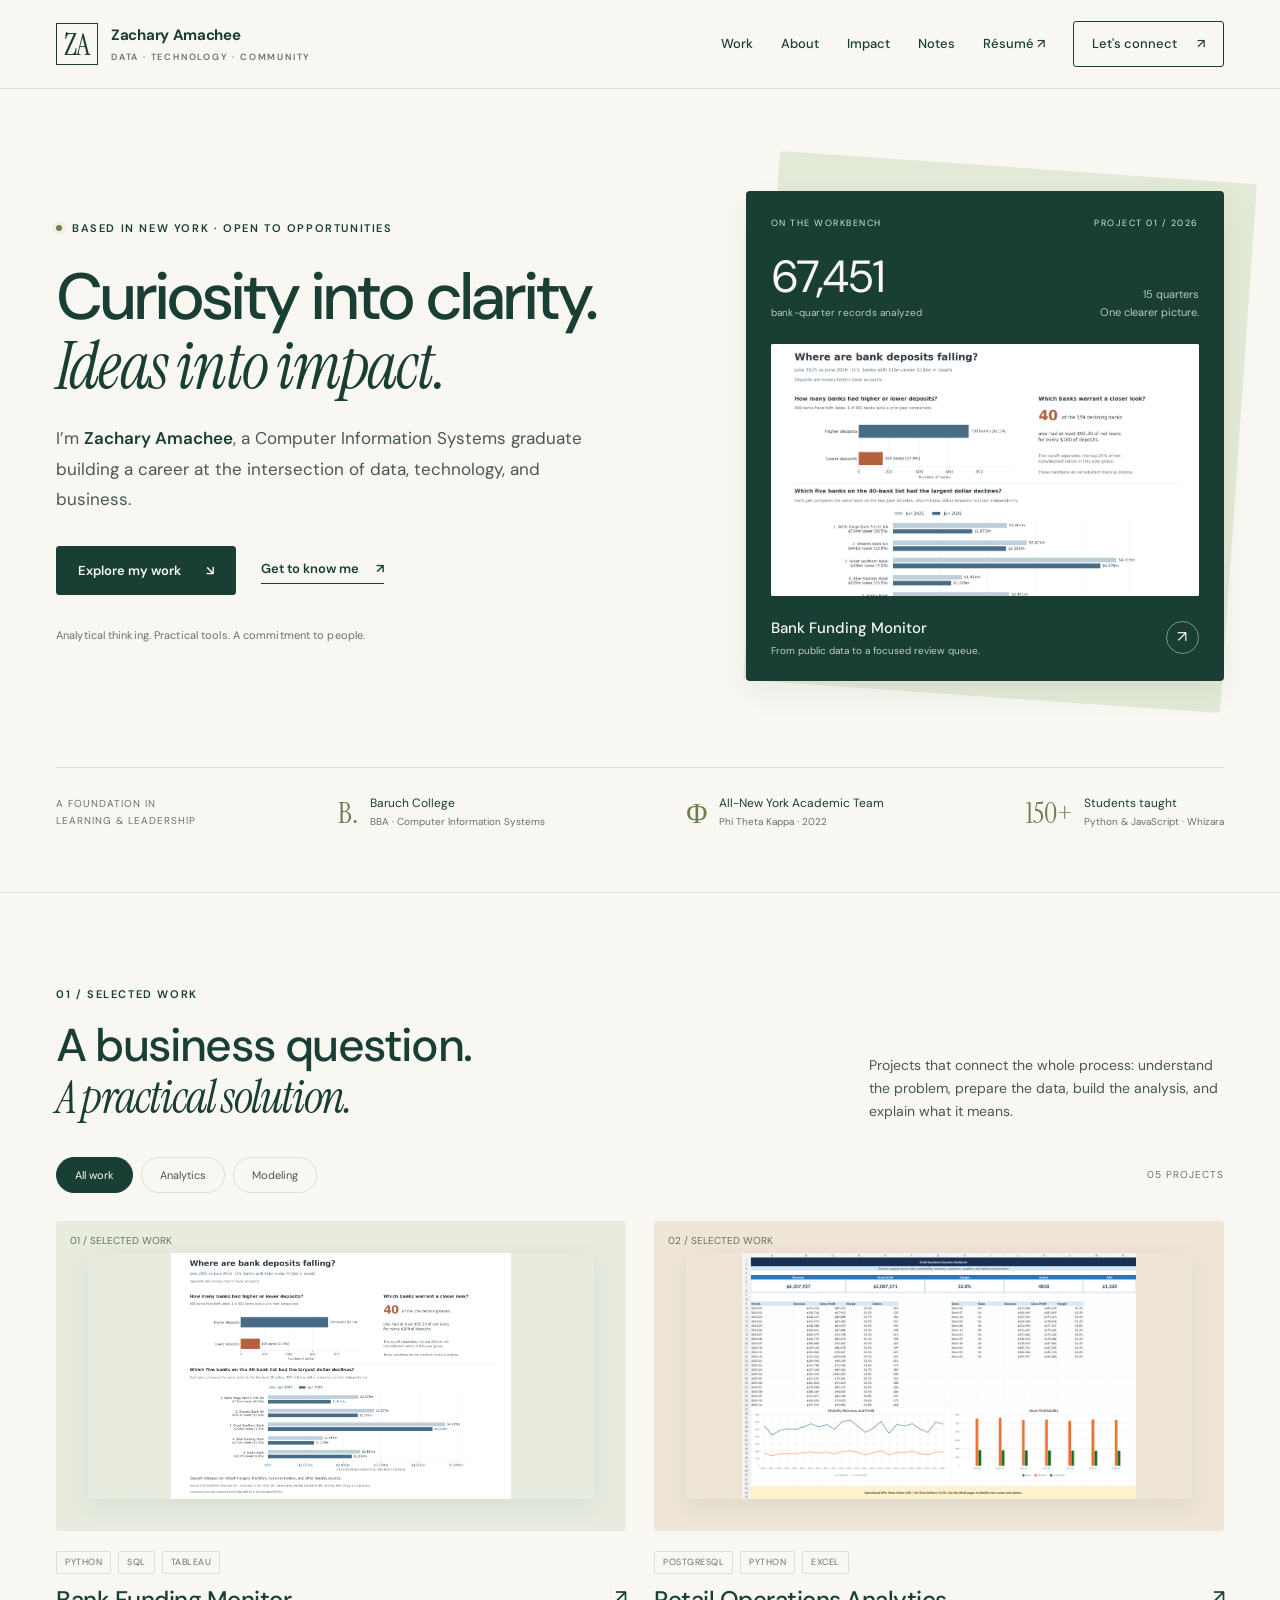
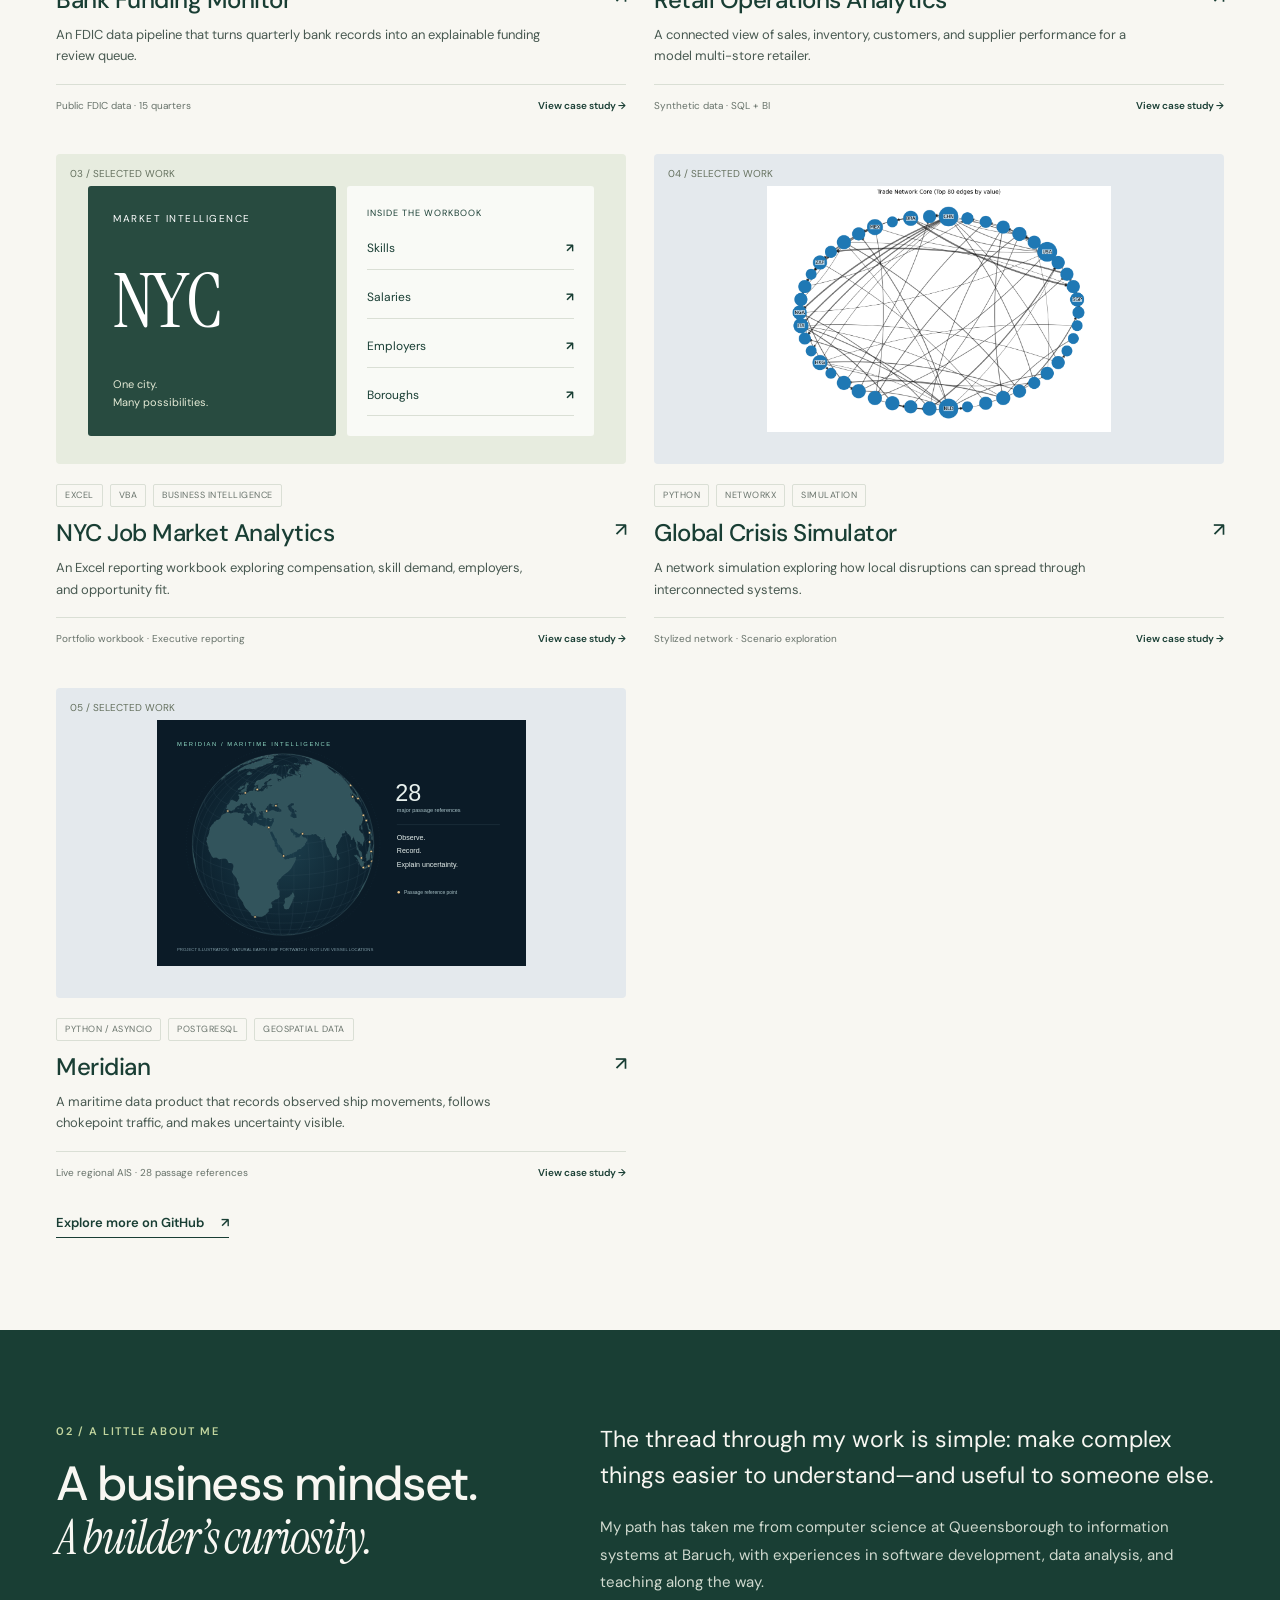
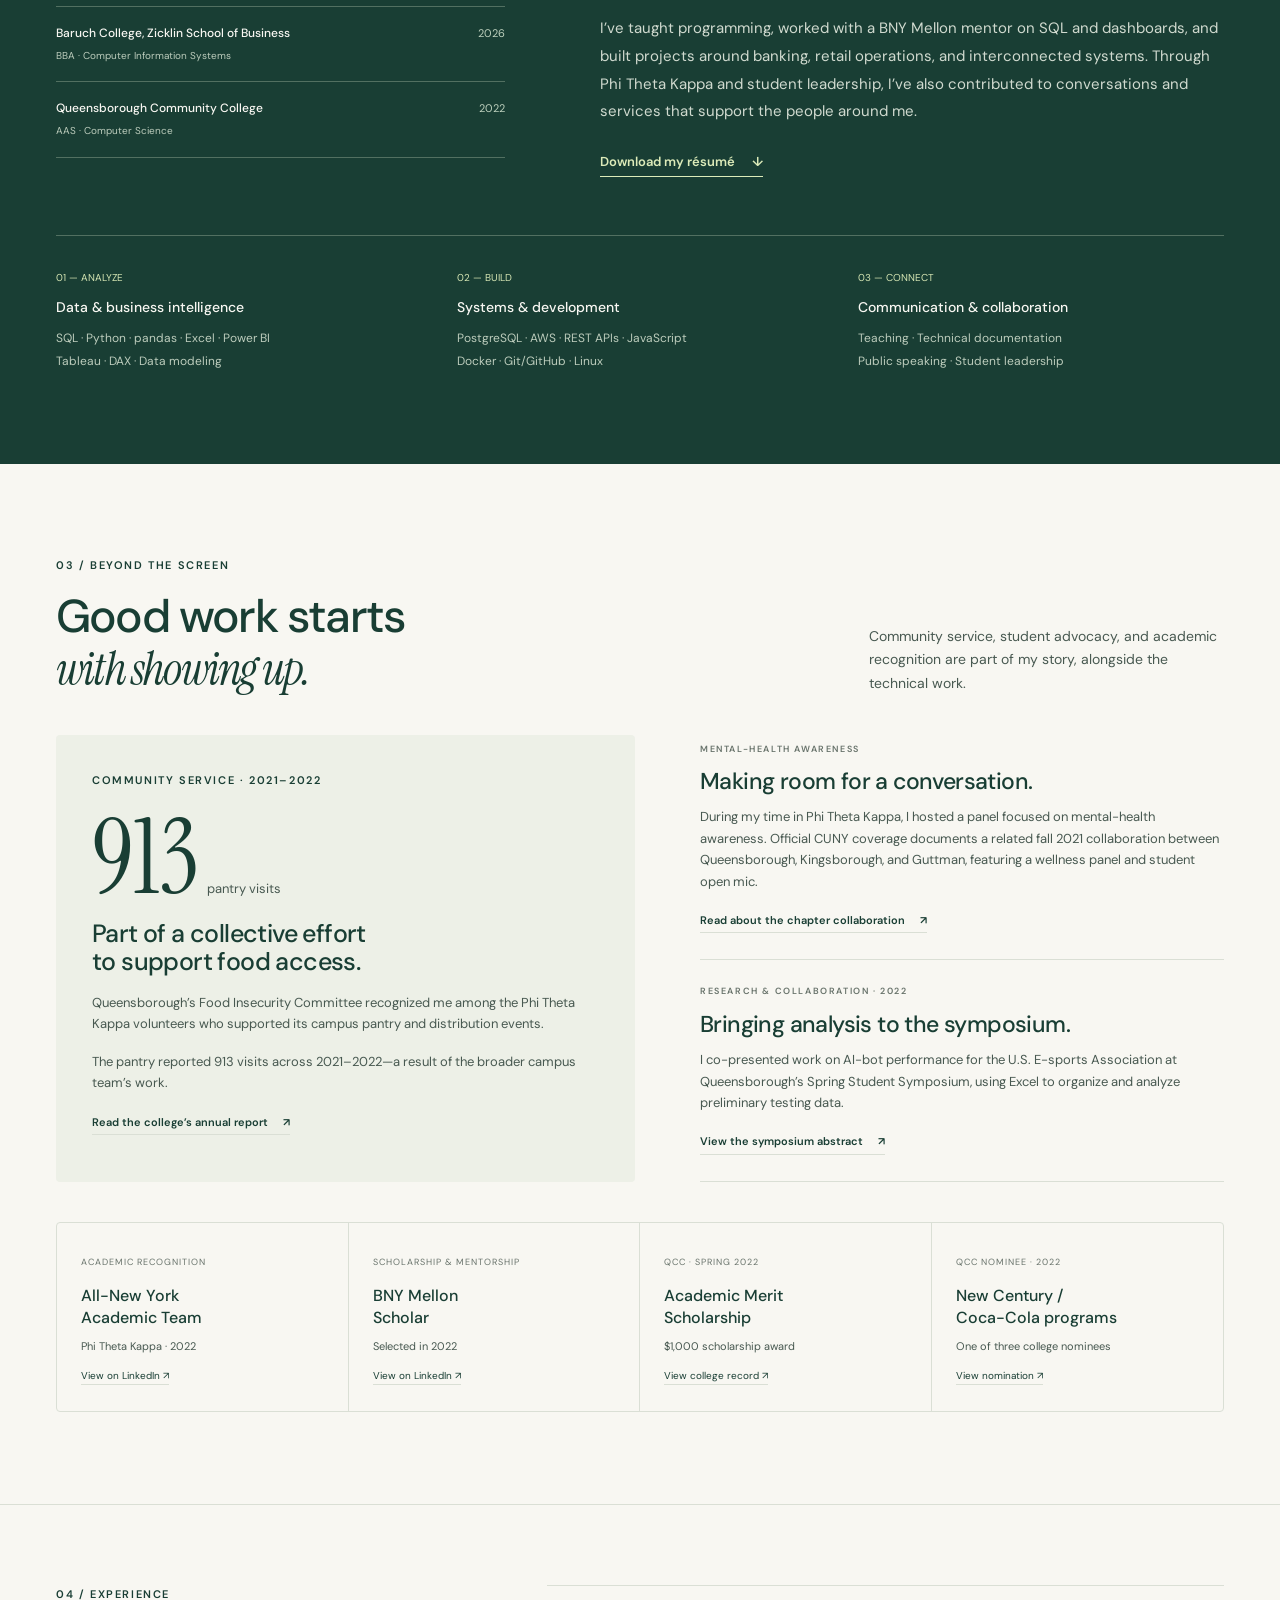
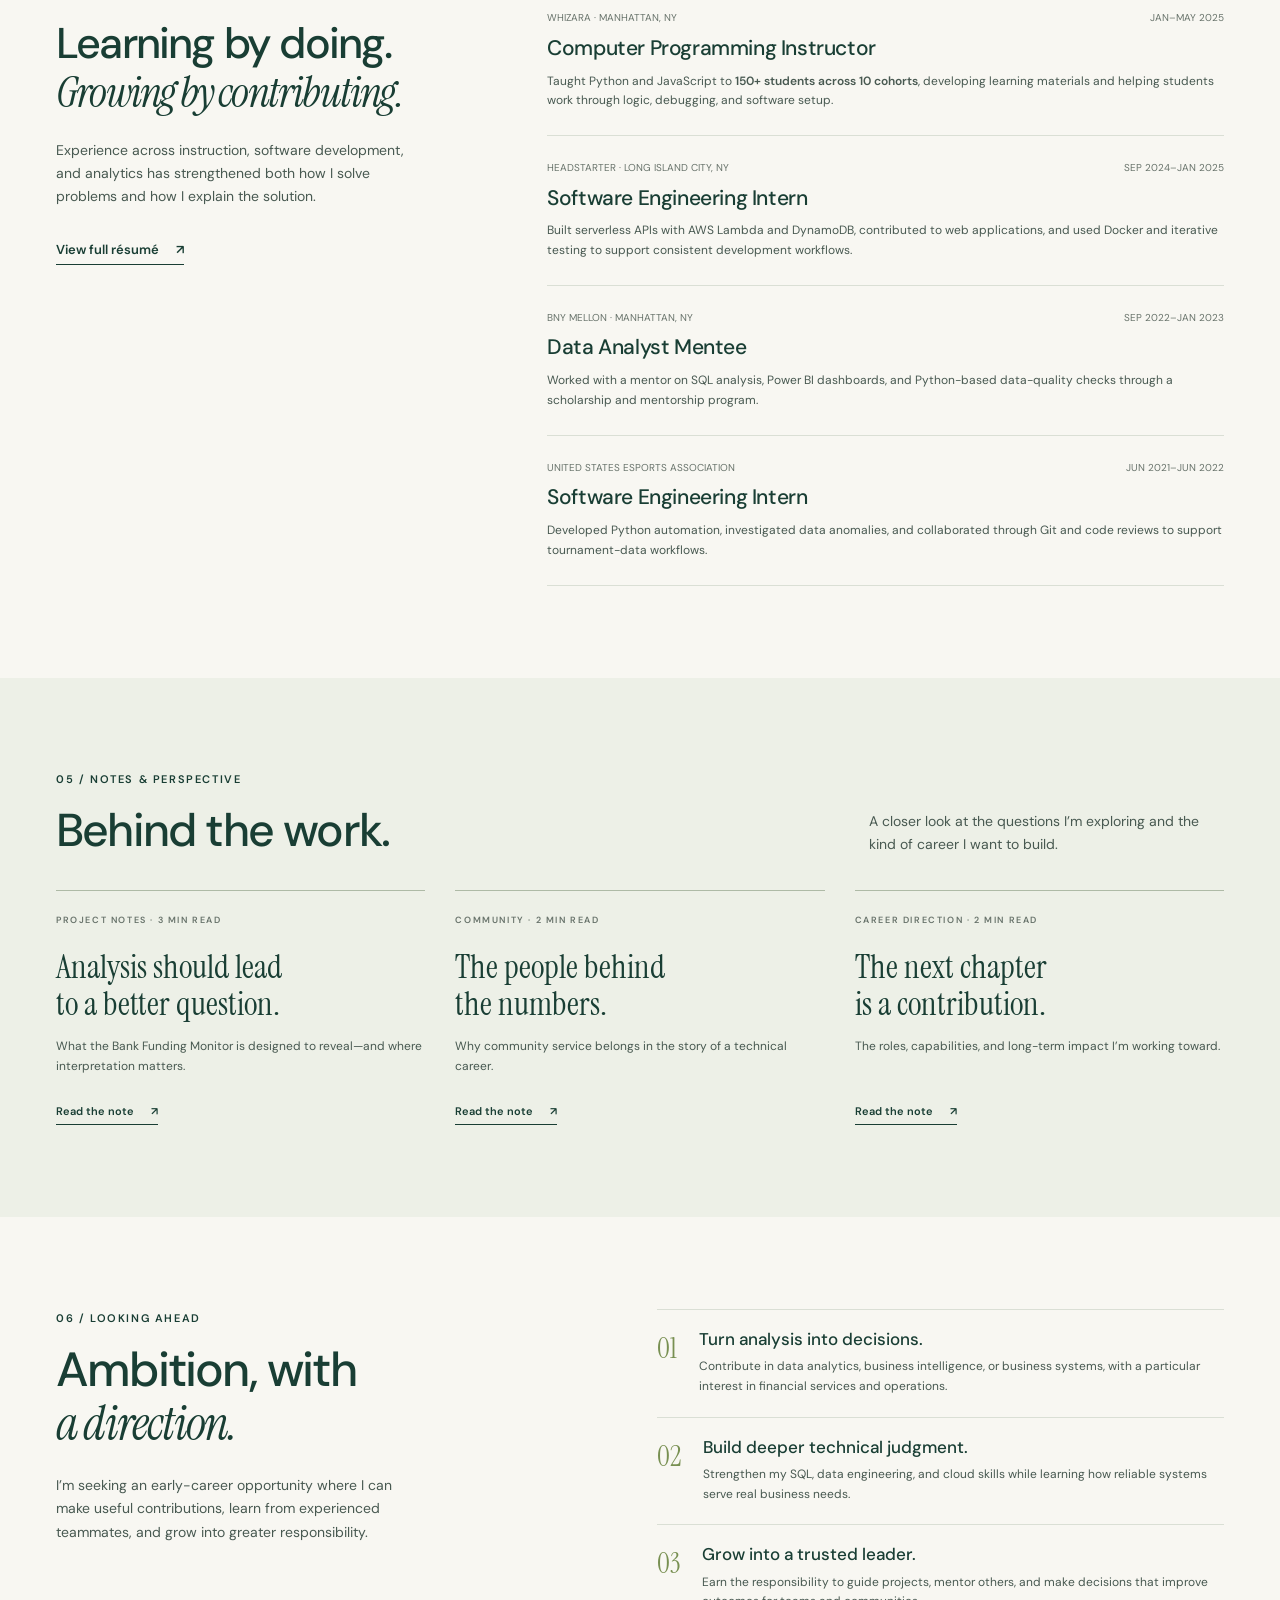
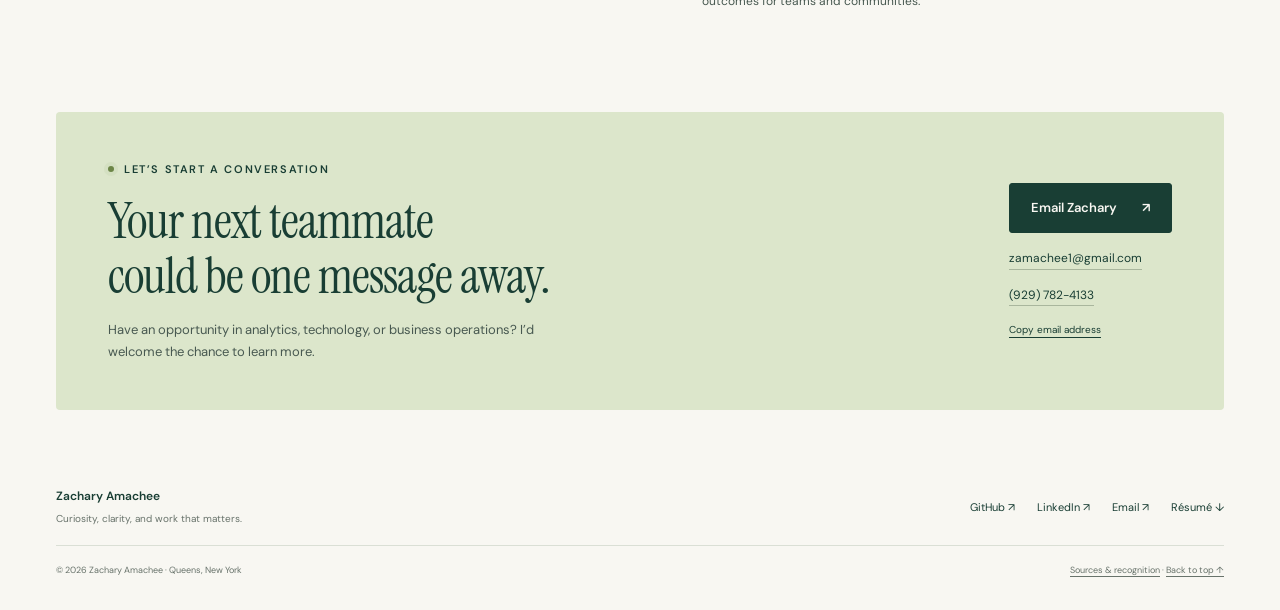
==== index.html @ 49e1e227 "Add Meridian maritime data engineering case study" ====
<!doctype html><html lang="en"><head><meta charset="utf-8"><meta name="viewport" content="width=device-width,initial-scale=1"><title>Zachary Amachee | Data, Technology &amp; Community</title><meta name="description" content="Meet Zachary Amachee, a Baruch College CIS graduate exploring data analytics, business intelligence, and technology through projects and community leadership."><meta name="theme-color" content="#193e34"><link rel="canonical" href="https://zachetc.github.io/"><meta property="og:type" content="website"><meta property="og:title" content="Zachary Amachee | Data, Technology &amp; Community"><meta property="og:description" content="Meet Zachary Amachee, a Baruch College CIS graduate exploring data analytics, business intelligence, and technology through projects and community leadership."><meta property="og:url" content="https://zachetc.github.io/"><meta property="og:image" content="https://zachetc.github.io/assets/social-card.png"><meta name="twitter:card" content="summary_large_image"><link rel="icon" href="/assets/favicon.svg" type="image/svg+xml"><link rel="stylesheet" href="/styles.css"><script type="application/ld+json">{"@context": "https://schema.org", "@type": "Person", "name": "Zachary Amachee", "url": "https://zachetc.github.io", "sameAs": ["https://github.com/Zachetc", "https://www.linkedin.com/in/zacharyamachee/"], "email": "mailto:zamachee1@gmail.com", "alumniOf": [{"@type": "CollegeOrUniversity", "name": "Baruch College"}, {"@type": "CollegeOrUniversity", "name": "Queensborough Community College"}]}</script><script defer src="/app.js"></script></head><body><a class="skip" href="#main">Skip to content</a><header class="site-header"><div class="container header-inner">
    <a class="brand" href="/" aria-label="Zachary Amachee home"><span class="monogram" aria-hidden="true">ZA</span><span>Zachary Amachee<small>Data · Technology · Community</small></span></a>
    <button class="menu-button" aria-controls="main-navigation" aria-expanded="false">Menu +</button>
    <nav class="desktop-nav" id="main-navigation" aria-label="Main navigation"><a href="/#work">Work</a><a href="/#about">About</a><a href="/#impact">Impact</a><a href="/#notes">Notes</a><a href="/assets/Zachary-Amachee-Resume.pdf" target="_blank" rel="noopener">Résumé ↗</a><a class="nav-contact" href="/#contact">Let's connect <span class="arrow" aria-hidden="true">↗</span></a></nav>
    </div></header><main id="main">
<section class="hero"><div class="container"><div class="hero-grid"><div class="hero-copy"><div class="eyebrow"><span class="dot"></span>Based in New York · Open to opportunities</div><h1>Curiosity into clarity.<br><em>Ideas into impact.</em></h1><p>I’m <strong>Zachary Amachee</strong>, a Computer Information Systems graduate building a career at the intersection of data, technology, and business.</p><div class="actions"><a class="button" href="#work">Explore my work <span aria-hidden="true">↘</span></a><a class="text-link" href="#about">Get to know me <span class="arrow" aria-hidden="true">↗</span></a></div><div class="hero-footnote">Analytical thinking. Practical tools. A commitment to people.</div></div><div class="hero-showcase"><a class="feature-panel" href="/work/bank-funding-monitor.html"><div class="feature-top"><span>ON THE WORKBENCH</span><span>PROJECT 01 / 2026</span></div><div class="feature-stats"><div class="feature-number">67,451<small>bank-quarter records analyzed</small></div><div class="feature-quarters">15 quarters<br>One clearer picture.</div></div><div class="feature-preview"><img src="/assets/bank-dashboard.png" alt="A preview of the Bank Funding Monitor dashboard" width="1856" height="1343" fetchpriority="high"></div><div class="feature-bottom"><div><strong>Bank Funding Monitor</strong><small>From public data to a focused review queue.</small></div><span class="round-arrow" aria-hidden="true">↗</span></div></a></div></div><div class="hero-bottom"><p>A foundation in<br>learning &amp; leadership</p><div class="credential"><span class="credential-symbol" aria-hidden="true">B.</span><span>Baruch College<small>BBA · Computer Information Systems</small></span></div><div class="credential"><span class="credential-symbol" aria-hidden="true">Φ</span><span>All-New York Academic Team<small>Phi Theta Kappa · 2022</small></span></div><div class="credential"><span class="credential-symbol" aria-hidden="true">150+</span><span>Students taught<small>Python &amp; JavaScript · Whizara</small></span></div></div></div></section>
<section class="section work" id="work"><div class="container"><div class="section-head"><div><div class="eyebrow">01 / Selected work</div><h2>A business question.<br><em>A practical solution.</em></h2></div><p class="section-intro">Projects that connect the whole process: understand the problem, prepare the data, build the analysis, and explain what it means.</p></div><div class="filter-bar" role="group" aria-label="Filter projects"><button class="filter" data-filter="all" aria-pressed="true">All work</button><button class="filter" data-filter="analytics" aria-pressed="false">Analytics</button><button class="filter" data-filter="modeling" aria-pressed="false">Modeling</button><span class="filter-count" aria-live="polite">05 projects</span></div><div class="project-grid"><article class="project-card" data-category="analytics"><a class="project-image bank" href="/work/bank-funding-monitor.html" aria-label="Explore Bank Funding Monitor"><span class="project-number">01 / SELECTED WORK</span><img src="/assets/bank-dashboard.png" alt="Bank Funding Monitor companion dashboard showing deposit changes and the bank review queue." loading="lazy" width="1000" height="700"></a><div class="card-meta"><span class="tag">Python</span><span class="tag">SQL</span><span class="tag">Tableau</span></div><h3><a href="/work/bank-funding-monitor.html">Bank Funding Monitor <span class="arrow" aria-hidden="true">↗</span></a></h3><p>An FDIC data pipeline that turns quarterly bank records into an explainable funding review queue.</p><div class="card-detail"><span>Public FDIC data · 15 quarters</span><a href="/work/bank-funding-monitor.html">View case study →</a></div></article><article class="project-card" data-category="analytics"><a class="project-image retail" href="/work/retail-operations.html" aria-label="Explore Retail Operations Analytics"><span class="project-number">02 / SELECTED WORK</span><img src="/assets/retail-dashboard.png" alt="Actual Retail Operations Analytics executive dashboard, based on synthetic retail data." loading="lazy" width="1000" height="700"></a><div class="card-meta"><span class="tag">PostgreSQL</span><span class="tag">Python</span><span class="tag">Excel</span></div><h3><a href="/work/retail-operations.html">Retail Operations Analytics <span class="arrow" aria-hidden="true">↗</span></a></h3><p>A connected view of sales, inventory, customers, and supplier performance for a model multi-store retailer.</p><div class="card-detail"><span>Synthetic data · SQL + BI</span><a href="/work/retail-operations.html">View case study →</a></div></article><article class="project-card" data-category="analytics"><a class="project-image bank" href="/work/nyc-job-market.html" aria-label="Explore NYC Job Market Analytics"><span class="project-number">03 / SELECTED WORK</span><div class="nyc-art" role="img" aria-label="NYC Job Market Analytics: workbook topics include skills, salaries, employers, and boroughs."><div class="nyc-main"><span>Market intelligence</span><b>NYC</b><small>One city.<br>Many possibilities.</small></div><div class="nyc-topics"><small>Inside the workbook</small><span>Skills <b>↗</b></span><span>Salaries <b>↗</b></span><span>Employers <b>↗</b></span><span>Boroughs <b>↗</b></span></div></div></a><div class="card-meta"><span class="tag">Excel</span><span class="tag">VBA</span><span class="tag">Business intelligence</span></div><h3><a href="/work/nyc-job-market.html">NYC Job Market Analytics <span class="arrow" aria-hidden="true">↗</span></a></h3><p>An Excel reporting workbook exploring compensation, skill demand, employers, and opportunity fit.</p><div class="card-detail"><span>Portfolio workbook · Executive reporting</span><a href="/work/nyc-job-market.html">View case study →</a></div></article><article class="project-card" data-category="modeling"><a class="project-image crisis" href="/work/global-crisis-simulator.html" aria-label="Explore Global Crisis Simulator"><span class="project-number">04 / SELECTED WORK</span><img src="/assets/crisis-network.png" alt="Sample trade-style dependency network from the Global Crisis Simulator repository." loading="lazy" width="1000" height="700"></a><div class="card-meta"><span class="tag">Python</span><span class="tag">NetworkX</span><span class="tag">Simulation</span></div><h3><a href="/work/global-crisis-simulator.html">Global Crisis Simulator <span class="arrow" aria-hidden="true">↗</span></a></h3><p>A network simulation exploring how local disruptions can spread through interconnected systems.</p><div class="card-detail"><span>Stylized network · Scenario exploration</span><a href="/work/global-crisis-simulator.html">View case study →</a></div></article><article class="project-card" data-category="analytics"><a class="project-image crisis" href="/work/meridian.html" aria-label="Explore Meridian Maritime Intelligence"><span class="project-number">05 / SELECTED WORK</span><img src="/assets/meridian-map.svg" alt="Meridian globe illustration with major maritime passage reference points." loading="lazy" width="1200" height="800"></a><div class="card-meta"><span class="tag">Python / asyncio</span><span class="tag">PostgreSQL</span><span class="tag">Geospatial data</span></div><h3><a href="/work/meridian.html">Meridian <span class="arrow" aria-hidden="true">↗</span></a></h3><p>A maritime data product that records observed ship movements, follows chokepoint traffic, and makes uncertainty visible.</p><div class="card-detail"><span>Live regional AIS · 28 passage references</span><a href="/work/meridian.html">View case study →</a></div></article></div><div class="actions"><a class="text-link" href="https://github.com/Zachetc" target="_blank" rel="noopener noreferrer">Explore more on GitHub <span class="arrow" aria-hidden="true">↗</span></a></div></div></section>
<section class="section about" id="about"><div class="container"><div class="about-grid"><div><div class="eyebrow">02 / A little about me</div><h2>A business mindset.<br><em>A builder’s curiosity.</em></h2><div class="education"><div class="education-row"><div><strong>Baruch College, Zicklin School of Business</strong><small>BBA · Computer Information Systems</small></div><span>2026</span></div><div class="education-row"><div><strong>Queensborough Community College</strong><small>AAS · Computer Science</small></div><span>2022</span></div></div></div><div><p class="about-lead">The thread through my work is simple: make complex things easier to understand—and useful to someone else.</p><p>My path has taken me from computer science at Queensborough to information systems at Baruch, with experiences in software development, data analysis, and teaching along the way.</p><p>I’ve taught programming, worked with a BNY Mellon mentor on SQL and dashboards, and built projects around banking, retail operations, and interconnected systems. Through Phi Theta Kappa and student leadership, I’ve also contributed to conversations and services that support the people around me.</p><a class="text-link" href="/assets/Zachary-Amachee-Resume.pdf" download>Download my résumé <span aria-hidden="true">↓</span></a></div></div><div class="skills"><div><span class="skill-label">01 — ANALYZE</span><h3>Data &amp; business intelligence</h3><p>SQL · Python · pandas · Excel · Power BI<br>Tableau · DAX · Data modeling</p></div><div><span class="skill-label">02 — BUILD</span><h3>Systems &amp; development</h3><p>PostgreSQL · AWS · REST APIs · JavaScript<br>Docker · Git/GitHub · Linux</p></div><div><span class="skill-label">03 — CONNECT</span><h3>Communication &amp; collaboration</h3><p>Teaching · Technical documentation<br>Public speaking · Student leadership</p></div></div></div></section>
<section class="section" id="impact"><div class="container"><div class="section-head"><div><div class="eyebrow">03 / Beyond the screen</div><h2>Good work starts<br><em>with showing up.</em></h2></div><p class="section-intro">Community service, student advocacy, and academic recognition are part of my story, alongside the technical work.</p></div><div class="impact-top"><article class="impact-feature"><div class="eyebrow">Community service · 2021–2022</div><div class="big-number">913<span>pantry visits</span></div><h3>Part of a collective effort<br>to support food access.</h3><p>Queensborough’s Food Insecurity Committee recognized me among the Phi Theta Kappa volunteers who supported its campus pantry and distribution events.</p><p>The pantry reported 913 visits across 2021–2022—a result of the broader campus team’s work.</p><a class="source-link" href="https://www.qcc.cuny.edu/governance/academicSenate/cfi/reports/Annual-report-2021-2022.html" target="_blank" rel="noopener noreferrer">Read the college’s annual report <span class="arrow" aria-hidden="true">↗</span></a></article><div class="impact-stories"><article class="impact-story"><div class="eyebrow">Mental-health awareness</div><h3>Making room for a conversation.</h3><p>During my time in Phi Theta Kappa, I hosted a panel focused on mental-health awareness. Official CUNY coverage documents a related fall 2021 collaboration between Queensborough, Kingsborough, and Guttman, featuring a wellness panel and student open mic.</p><a class="source-link" href="https://guttman.cuny.edu/2022/06/23/guttmans-chapter-of-ptk-achieves-5-star-status-and-wins-multiple-awards/" target="_blank" rel="noopener noreferrer">Read about the chapter collaboration <span class="arrow" aria-hidden="true">↗</span></a></article><article class="impact-story"><div class="eyebrow">Research &amp; collaboration · 2022</div><h3>Bringing analysis to the symposium.</h3><p>I co-presented work on AI-bot performance for the U.S. E-sports Association at Queensborough’s Spring Student Symposium, using Excel to organize and analyze preliminary testing data.</p><a class="source-link" href="https://www.qcc.cuny.edu/ur/StudentSymposiumAbstracts.html" target="_blank" rel="noopener noreferrer">View the symposium abstract <span class="arrow" aria-hidden="true">↗</span></a></article></div></div><div class="honors"><article class="honor"><small>Academic recognition</small><h3>All-New York<br>Academic Team</h3><p>Phi Theta Kappa · 2022</p><a class="" href="https://www.linkedin.com/in/zacharyamachee/" target="_blank" rel="noopener noreferrer">View on LinkedIn <span class="arrow" aria-hidden="true">↗</span></a></article><article class="honor"><small>Scholarship &amp; mentorship</small><h3>BNY Mellon<br>Scholar</h3><p>Selected in 2022</p><a class="" href="https://www.linkedin.com/in/zacharyamachee/" target="_blank" rel="noopener noreferrer">View on LinkedIn <span class="arrow" aria-hidden="true">↗</span></a></article><article class="honor"><small>QCC · Spring 2022</small><h3>Academic Merit<br>Scholarship</h3><p>$1,000 scholarship award</p><a class="" href="https://www.qcc.cuny.edu/governance/academicSenate/awards/reports/annual-report-2021-22.html" target="_blank" rel="noopener noreferrer">View college record <span class="arrow" aria-hidden="true">↗</span></a></article><article class="honor"><small>QCC nominee · 2022</small><h3>New Century /<br>Coca-Cola programs</h3><p>One of three college nominees</p><a class="" href="https://www.qcc.cuny.edu/governance/academicSenate/sc/president-reports/February-2022.html" target="_blank" rel="noopener noreferrer">View nomination <span class="arrow" aria-hidden="true">↗</span></a></article></div></div></section>
<section class="section experience" id="experience"><div class="container experience-grid"><div><div class="eyebrow">04 / Experience</div><h2>Learning by doing.<br><em>Growing by contributing.</em></h2><p class="section-intro">Experience across instruction, software development, and analytics has strengthened both how I solve problems and how I explain the solution.</p><div class="actions"><a class="text-link" href="/assets/Zachary-Amachee-Resume.pdf" target="_blank" rel="noopener">View full résumé <span class="arrow" aria-hidden="true">↗</span></a></div></div><div class="experience-list"><article class="experience-row"><div class="experience-meta"><span>WHIZARA · MANHATTAN, NY</span><span>JAN–MAY 2025</span></div><h3>Computer Programming Instructor</h3><p>Taught Python and JavaScript to <strong>150+ students across 10 cohorts</strong>, developing learning materials and helping students work through logic, debugging, and software setup.</p></article><article class="experience-row"><div class="experience-meta"><span>HEADSTARTER · LONG ISLAND CITY, NY</span><span>SEP 2024–JAN 2025</span></div><h3>Software Engineering Intern</h3><p>Built serverless APIs with AWS Lambda and DynamoDB, contributed to web applications, and used Docker and iterative testing to support consistent development workflows.</p></article><article class="experience-row"><div class="experience-meta"><span>BNY MELLON · MANHATTAN, NY</span><span>SEP 2022–JAN 2023</span></div><h3>Data Analyst Mentee</h3><p>Worked with a mentor on SQL analysis, Power BI dashboards, and Python-based data-quality checks through a scholarship and mentorship program.</p></article><article class="experience-row"><div class="experience-meta"><span>UNITED STATES ESPORTS ASSOCIATION</span><span>JUN 2021–JUN 2022</span></div><h3>Software Engineering Intern</h3><p>Developed Python automation, investigated data anomalies, and collaborated through Git and code reviews to support tournament-data workflows.</p></article></div></div></section>
<section class="section notes" id="notes"><div class="container"><div class="section-head"><div><div class="eyebrow">05 / Notes &amp; perspective</div><h2>Behind the work.</h2></div><p class="section-intro">A closer look at the questions I’m exploring and the kind of career I want to build.</p></div><div class="notes-grid"><article class="note-card"><div class="eyebrow">Project notes · 3 min read</div><h3>Analysis should lead<br>to a better question.</h3><p>What the Bank Funding Monitor is designed to reveal—and where interpretation matters.</p><a class="text-link" href="/notes/better-questions.html">Read the note <span class="arrow" aria-hidden="true">↗</span></a></article><article class="note-card"><div class="eyebrow">Community · 2 min read</div><h3>The people behind<br>the numbers.</h3><p>Why community service belongs in the story of a technical career.</p><a class="text-link" href="/notes/people-behind-the-numbers.html">Read the note <span class="arrow" aria-hidden="true">↗</span></a></article><article class="note-card"><div class="eyebrow">Career direction · 2 min read</div><h3>The next chapter<br>is a contribution.</h3><p>The roles, capabilities, and long-term impact I’m working toward.</p><a class="text-link" href="/notes/the-next-chapter.html">Read the note <span class="arrow" aria-hidden="true">↗</span></a></article></div></div></section>
<section class="section next"><div class="container next-grid"><div><div class="eyebrow">06 / Looking ahead</div><h2>Ambition, with<br><em>a direction.</em></h2><p class="section-intro" style="margin-top:23px">I’m seeking an early-career opportunity where I can make useful contributions, learn from experienced teammates, and grow into greater responsibility.</p></div><div><article class="goal"><span>01</span><div><h3>Turn analysis into decisions.</h3><p>Contribute in data analytics, business intelligence, or business systems, with a particular interest in financial services and operations.</p></div></article><article class="goal"><span>02</span><div><h3>Build deeper technical judgment.</h3><p>Strengthen my SQL, data engineering, and cloud skills while learning how reliable systems serve real business needs.</p></div></article><article class="goal"><span>03</span><div><h3>Grow into a trusted leader.</h3><p>Earn the responsibility to guide projects, mentor others, and make decisions that improve outcomes for teams and communities.</p></div></article></div></div></section>
<section class="contact" id="contact"><div class="container"><div class="contact-inner"><div><div class="eyebrow"><span class="dot"></span>Let’s start a conversation</div><h2>Your next teammate<br>could be one message away.</h2><p>Have an opportunity in analytics, technology, or business operations? I’d welcome the chance to learn more.</p></div><div class="contact-actions"><a class="button" href="mailto:zamachee1@gmail.com?subject=Let%27s%20connect">Email Zachary <span class="arrow" aria-hidden="true">↗</span></a><a href="mailto:zamachee1@gmail.com">zamachee1@gmail.com</a><a href="tel:+19297824133">(929) 782-4133</a><button class="copy-button">Copy email address</button><span id="copy-status" class="sr-only" role="status" aria-live="polite"></span></div></div></div></section>
</main><footer class="site-footer"><div class="container"><div class="footer-top"><div class="footer-name">Zachary Amachee<small>Curiosity, clarity, and work that matters.</small></div><div class="footer-links"><a class="" href="https://github.com/Zachetc" target="_blank" rel="noopener noreferrer">GitHub <span class="arrow" aria-hidden="true">↗</span></a><a class="" href="https://www.linkedin.com/in/zacharyamachee/" target="_blank" rel="noopener noreferrer">LinkedIn <span class="arrow" aria-hidden="true">↗</span></a><a href="mailto:zamachee1@gmail.com">Email ↗</a><a href="/assets/Zachary-Amachee-Resume.pdf" download>Résumé ↓</a></div></div><div class="footer-bottom"><span>© 2026 Zachary Amachee · Queens, New York</span><span><a href="/sources.html">Sources &amp; recognition</a> · <a href="#main">Back to top ↑</a></span></div></div></footer></body></html>
---- styles.css ----
@import url('/assets/fonts.css');
:root{--paper:#f8f7f2;--ink:#193e34;--body:#485951;--muted:#68736b;--line:#dadfd5;--light:#edf0e7;--green:#254e3e;--lime:#d9ecaf;--white:#fff;--serif:'Instrument Serif',Georgia,serif;--sans:'DM Sans',Arial,sans-serif}
*{box-sizing:border-box}html{scroll-behavior:smooth;scroll-padding-top:100px}body{margin:0;background:var(--paper);color:var(--ink);font-family:var(--sans);font-size:16px;line-height:1.65;-webkit-font-smoothing:antialiased}a{color:inherit;text-decoration:none}button{font:inherit}button,a{-webkit-tap-highlight-color:transparent}button{cursor:pointer}img{display:block;width:100%;height:auto}svg{display:block}h1,h2,h3,p,figure{margin:0}h1,h2,h3{font-weight:500;line-height:1.13}p+p{margin-top:18px}::selection{background:var(--lime);color:var(--ink)}:focus-visible{outline:3px solid #8a9c45;outline-offset:5px}a:hover .arrow,.text-link:hover .arrow{transform:translate(3px,-3px)}.arrow{display:inline-block;transition:transform .2s}.container{width:min(1200px,calc(100% - 112px));margin:auto}.skip{position:absolute;top:-100px;left:16px;z-index:99;background:var(--ink);color:white;padding:10px 18px}.skip:focus{top:10px}.site-header{position:sticky;top:0;z-index:20;background:rgba(248,247,242,.96);backdrop-filter:blur(16px);border-bottom:1px solid var(--line)}.header-inner{height:88px;display:flex;align-items:center;justify-content:space-between;gap:24px}.brand{display:flex;gap:13px;align-items:center;font-weight:650;font-size:15px;letter-spacing:-.3px}.monogram{font:31px/1 var(--serif);border:1px solid var(--ink);width:42px;height:42px;display:grid;place-items:center}.brand small{display:block;font-size:9px;font-weight:550;letter-spacing:1.8px;text-transform:uppercase;margin-top:2px;color:var(--muted)}.desktop-nav{display:flex;align-items:center;gap:28px;font-size:13px;font-weight:500}.desktop-nav>a:not(.nav-contact):hover{color:#6a7e33}.nav-contact{padding:11px 18px;border:1px solid var(--ink);border-radius:3px;display:flex;gap:20px;align-items:center}.nav-contact:hover{background:var(--ink);color:var(--paper)}.menu-button{display:none;background:none;border:1px solid var(--line);padding:8px 12px;border-radius:3px;color:var(--ink)}.eyebrow{font-size:11px;font-weight:600;letter-spacing:1.6px;text-transform:uppercase;display:flex;align-items:center;gap:10px}.dot{width:6px;height:6px;border-radius:50%;background:#6c8547;box-shadow:0 0 0 4px #6c854711;flex-shrink:0}.hero{padding:78px 0 60px}.hero-grid{display:grid;grid-template-columns:1.3fr 1fr;gap:68px;align-items:center}.hero h1{font-size:clamp(52px,5.5vw,79px);letter-spacing:-4px;margin:26px 0 23px;line-height:1.05}.hero h1 em{font-family:var(--serif);font-weight:400;letter-spacing:-1.8px}.hero-copy>p{font-size:17px;line-height:1.8;max-width:535px;color:var(--body)}.hero-copy>p strong{font-weight:600;color:var(--ink)}.actions{display:flex;align-items:center;gap:25px;flex-wrap:wrap;margin-top:31px}.button{display:inline-flex;align-items:center;justify-content:center;gap:25px;min-height:48px;padding:13px 21px;font-size:13px;font-weight:550;border:1px solid var(--ink);border-radius:3px;background:var(--ink);color:var(--paper);transition:background .2s,transform .2s}.button:hover{background:#315d48;transform:translateY(-2px)}.button.secondary{background:transparent;color:var(--ink)}.button.secondary:hover{background:var(--light)}.text-link{font-size:13px;font-weight:550;display:inline-flex;gap:17px;align-items:center;border-bottom:1px solid currentColor;padding-bottom:4px}.hero-footnote{font-size:11px;letter-spacing:.1px;margin-top:31px;color:var(--muted)}.hero-showcase{position:relative;padding:24px 0 16px}.hero-showcase:before{content:'';position:absolute;inset:0 -15px 0 15px;background:#e3e9d7;border-radius:4px;transform:rotate(4deg)}.feature-panel{position:relative;display:block;background:var(--ink);color:var(--paper);padding:25px 25px 21px;border-radius:4px;box-shadow:0 12px 30px #233d2b10;transition:transform .3s}.feature-panel:hover{transform:translateY(-4px)}.feature-top{display:flex;justify-content:space-between;font-size:9px;letter-spacing:1.5px;color:#dae5d7}.feature-stats{display:flex;justify-content:space-between;align-items:end;margin:23px 0}.feature-number{font-size:45px;line-height:1;letter-spacing:-2px}.feature-number small{display:block;font-size:10px;color:#b9c9b9;line-height:1.6;letter-spacing:.2px;margin-top:6px}.feature-quarters{font-size:11px;color:#b9c9b9;text-align:right}.feature-preview{overflow:hidden;border-radius:2px;background:white;aspect-ratio:1.7}.feature-preview img{height:100%;object-fit:cover;object-position:top}.feature-bottom{display:flex;justify-content:space-between;align-items:center;margin-top:19px}.feature-bottom strong{font-size:15px;font-weight:500}.feature-bottom small{display:block;font-size:10px;color:#bccdbf;margin-top:2px}.round-arrow{display:grid;place-items:center;width:33px;height:33px;border:1px solid #7d9b86;border-radius:50%;flex-shrink:0}.hero-bottom{display:flex;align-items:center;justify-content:space-between;margin-top:70px;border-top:1px solid var(--line);padding-top:26px;gap:28px}.hero-bottom>p{font-size:10px;letter-spacing:1px;text-transform:uppercase;color:var(--muted);max-width:145px}.credential{display:flex;align-items:center;gap:12px;font-size:12px}.credential .credential-symbol{font:29px var(--serif);color:#6b7e4e}.credential small{display:block;color:var(--muted);font-size:10px}.section{padding:92px 0;scroll-margin-top:80px}.section-head{display:flex;justify-content:space-between;align-items:end;gap:40px;margin-bottom:34px}.section h2{font-size:clamp(35px,3.6vw,49px);letter-spacing:-1.8px;margin-top:16px}.section h2 em{font-family:var(--serif);font-weight:400}.section-intro{color:var(--body);max-width:355px;font-size:14px}.work{border-top:1px solid var(--line)}.filter-bar{display:flex;align-items:center;gap:8px;margin:29px 0 28px}.filter{border:1px solid var(--line);border-radius:30px;padding:8px 18px;font-size:11px;background:transparent;color:var(--body)}.filter[aria-pressed=true]{background:var(--ink);border-color:var(--ink);color:var(--paper)}.filter:hover{border-color:var(--ink)}.filter-count{margin-left:auto;font-size:10px;letter-spacing:1px;text-transform:uppercase;color:var(--muted)}.project-grid{display:grid;grid-template-columns:1fr 1fr;gap:40px 28px}.project-card[hidden]{display:none}.project-image{position:relative;display:block;overflow:hidden;height:310px;background:#e6eadd;padding:32px;border-radius:4px}.project-image img{height:100%;object-fit:contain;box-shadow:0 7px 22px #193e3413;transition:transform .4s}.project-image:hover img{transform:scale(1.025)}.project-image.bank{background:#e7ecdf}.project-image.retail{background:#eee5d7}.project-image.crisis{background:#e4e9ed}.project-image.crisis img{box-shadow:none}.project-number{position:absolute;left:14px;top:12px;font-size:10px;color:#65715f}.card-meta{display:flex;gap:7px;flex-wrap:wrap;margin:20px 0 12px}.tag{font-size:9px;letter-spacing:.5px;text-transform:uppercase;color:var(--muted);padding:3px 8px;border:1px solid var(--line);border-radius:2px}.project-card h3{font-size:24px;letter-spacing:-.5px;display:flex;justify-content:space-between;gap:16px}.project-card h3 a{width:100%;display:flex;justify-content:space-between;gap:16px}.project-card h3 .arrow{font-size:19px}.project-card p{font-size:13px;color:var(--body);margin-top:11px;max-width:485px}.card-detail{display:flex;align-items:center;justify-content:space-between;margin-top:17px;padding-top:13px;border-top:1px solid var(--line);gap:18px;font-size:10px;color:var(--muted)}.card-detail a{color:var(--ink);font-weight:550}.nyc-art{height:100%;display:grid;grid-template-columns:1fr 1fr;gap:11px;color:#fff}.nyc-art .nyc-main{background:#284b40;border-radius:3px;padding:25px;display:flex;flex-direction:column;justify-content:space-between}.nyc-art .nyc-main span{font-size:10px;text-transform:uppercase;letter-spacing:1.5px}.nyc-art .nyc-main b{font:76px/1 var(--serif);font-weight:400}.nyc-art .nyc-main small{font-size:11px;color:#e4ead5}.nyc-art .nyc-topics{display:flex;flex-direction:column;justify-content:center;background:#f9faf6;padding:20px;color:var(--ink);gap:18px;border-radius:3px}.nyc-topics span{font-size:12px;display:flex;justify-content:space-between;border-bottom:1px solid var(--line);padding-bottom:10px}.nyc-topics small{font-size:9px;text-transform:uppercase;letter-spacing:1px}.about{background:var(--ink);color:var(--paper)}.about-grid{display:grid;grid-template-columns:.9fr 1.25fr;gap:95px}.about .eyebrow{color:#c2d59e}.about h2{font-size:48px;max-width:420px}.about p{color:#d0dacf;font-size:15px;line-height:1.85}.about .about-lead{color:var(--paper);font-size:23px;line-height:1.55;font-weight:400;margin-bottom:20px}.about .text-link{margin-top:25px;color:#dcebb9}.education{margin-top:41px;border-top:1px solid #527061}.education-row{padding:17px 0;display:flex;justify-content:space-between;gap:25px;border-bottom:1px solid #527061;font-size:12px}.education-row strong{font-weight:500}.education-row small{display:block;font-size:10px;color:#bcccbc;margin-top:4px}.education-row>span{font-size:11px;color:#bdd0bd;white-space:nowrap}.skills{display:grid;grid-template-columns:1fr 1fr 1fr;gap:35px;border-top:1px solid #527061;padding-top:34px;margin-top:58px}.skills h3{font-size:14px;margin-bottom:11px}.skills p{font-size:12px;line-height:1.9;color:#bcccbc}.skills .skill-label{display:block;font-size:10px;color:#d5e5b3;margin-bottom:13px}.impact-top{display:grid;grid-template-columns:1.05fr .95fr;gap:65px;margin:40px 0}.impact-feature{background:var(--light);border-radius:4px;padding:36px}.impact-feature .big-number{font:104px/.95 var(--serif);margin:20px 0 12px}.impact-feature .big-number span{font:13px var(--sans);color:var(--body);margin-left:8px}.impact-feature h3{font-size:25px;letter-spacing:-.6px}.impact-feature p{font-size:13px;color:var(--body);margin-top:16px}.source-link{display:inline-flex;align-items:center;gap:15px;font-size:11px;font-weight:550;border-bottom:1px solid var(--line);padding-bottom:3px;margin-top:19px}.impact-stories{display:flex;flex-direction:column;justify-content:space-between}.impact-story{padding:7px 0 26px;border-bottom:1px solid var(--line)}.impact-story+.impact-story{padding-top:24px}.impact-story .eyebrow{font-size:9px;color:var(--muted);margin-bottom:12px}.impact-story h3{font-size:23px;letter-spacing:-.6px}.impact-story p{font-size:13px;color:var(--body);margin-top:12px}.honors{display:grid;grid-template-columns:repeat(4,1fr);border:1px solid var(--line);border-radius:4px;margin-top:40px}.honor{padding:24px;border-right:1px solid var(--line)}.honor:last-child{border:0}.honor small{font-size:9px;letter-spacing:1px;color:var(--muted);text-transform:uppercase}.honor h3{font-size:16px;line-height:1.4;margin:12px 0 7px}.honor p{font-size:11px;color:var(--body)}.honor a{display:inline-block;font-size:10px;margin-top:13px;border-bottom:1px solid var(--line)}.experience{border-top:1px solid var(--line);padding-top:80px}.experience-grid{display:grid;grid-template-columns:.8fr 1.35fr;gap:90px}.experience h2{font-size:43px}.experience .section-intro{margin-top:22px}.experience-list{border-top:1px solid var(--line)}.experience-row{padding:24px 0;border-bottom:1px solid var(--line)}.experience-meta{display:flex;justify-content:space-between;gap:15px;font-size:10px;color:var(--muted);margin-bottom:10px}.experience-row h3{font-size:21px;letter-spacing:-.4px}.experience-row p{font-size:12px;color:var(--body);margin-top:11px}.experience-row strong{font-weight:600}.notes{background:#edf0e7}.notes-grid{display:grid;grid-template-columns:repeat(3,1fr);gap:30px}.note-card{display:flex;flex-direction:column;border-top:1px solid #aebaa6;padding-top:22px;min-height:235px}.note-card .eyebrow{font-size:9px;color:var(--muted)}.note-card h3{font:33px/1.14 var(--serif);margin:20px 0 14px;max-width:290px}.note-card p{font-size:12px;color:var(--body);margin-bottom:22px}.note-card .text-link{margin-top:auto;align-self:start;font-size:11px}.next{padding-bottom:0}.next-grid{display:grid;grid-template-columns:1fr 1.1fr;gap:85px}.next h2{font-size:48px}.goal{padding:20px 0;border-top:1px solid var(--line);display:flex;gap:22px}.goal>span{font:28px var(--serif);color:#789052}.goal h3{font-size:17px;margin-bottom:8px}.goal p{font-size:12px;color:var(--body)}.contact{padding:80px 0 35px}.contact-inner{background:#dce6cb;border-radius:4px;padding:48px 52px;display:flex;align-items:center;justify-content:space-between;gap:40px}.contact h2{font:50px/1.1 var(--serif);letter-spacing:-1px;margin-top:16px}.contact p{font-size:13px;color:var(--body);margin-top:15px;max-width:470px}.contact-actions{flex-shrink:0;display:flex;align-items:start;flex-direction:column;gap:16px}.contact-actions>a:not(.button){font-size:12px;border-bottom:1px solid #a9b69d}.copy-button{border:0;background:none;color:var(--ink);font-size:10px;padding:0;text-decoration:underline;text-underline-offset:4px}.site-footer{padding:24px 0 32px}.footer-top{display:flex;justify-content:space-between;align-items:center;padding:18px 0;gap:25px}.footer-name{font-size:12px;font-weight:600}.footer-name small{font-weight:400;display:block;font-size:10px;color:var(--muted);margin-top:4px}.footer-links{display:flex;gap:22px;font-size:11px}.footer-links a:hover{text-decoration:underline}.footer-bottom{display:flex;justify-content:space-between;gap:24px;border-top:1px solid var(--line);padding-top:17px;font-size:9px;color:var(--muted)}.footer-bottom a{text-decoration:underline;text-underline-offset:3px}.page-hero{padding:64px 0 48px}.back-link{font-size:11px;display:inline-flex;gap:12px;color:var(--muted);margin-bottom:41px}.page-hero h1{font-size:clamp(44px,5vw,70px);letter-spacing:-2.5px;max-width:900px;margin:22px 0}.page-hero .lead{font-size:19px;line-height:1.65;color:var(--body);max-width:790px}.page-info{display:flex;gap:40px;margin-top:35px;padding-top:24px;border-top:1px solid var(--line);font-size:12px;flex-wrap:wrap}.page-info small{display:block;font-size:9px;text-transform:uppercase;letter-spacing:1px;color:var(--muted);margin-bottom:6px}.case-visual{padding:35px;background:var(--light);border:1px solid var(--line);border-radius:4px}.case-visual img{max-height:780px;object-fit:contain}.case-visual figcaption{font-size:11px;line-height:1.5;color:var(--muted);margin-top:18px}.case-visual .nyc-art{height:380px;max-width:750px;margin:auto}.case-visual .nyc-main b{font-size:125px}.case-content{display:grid;grid-template-columns:210px 1fr;gap:80px;padding:65px 0 80px}.case-sidebar{font-size:11px}.case-sidebar>div{position:sticky;top:130px}.case-sidebar h2{font-size:11px;text-transform:uppercase;letter-spacing:1px;margin-bottom:20px}.case-sidebar a{display:block;margin:12px 0;color:var(--body)}.case-sidebar .button{margin-top:24px;display:inline-flex;color:var(--paper);font-size:11px}.case-article{max-width:770px}.case-article section{margin-bottom:43px;scroll-margin-top:120px}.case-article h2{font-size:29px;letter-spacing:-.8px;margin-bottom:17px}.case-article p,.case-article li{color:var(--body);font-size:15px;line-height:1.85}.case-article li+li{margin-top:9px}.case-article ul{padding-left:20px}.callout{border-left:3px solid #90a85f;padding:19px 24px;background:var(--light);margin:25px 0;font-size:14px;line-height:1.8;color:var(--body)}.metric-row{display:grid;grid-template-columns:repeat(3,1fr);gap:12px;margin:25px 0}.metric{background:var(--light);padding:22px}.metric b{font-size:32px;font-weight:500;letter-spacing:-1px;display:block}.metric span{font-size:11px;color:var(--body);display:block;margin-top:5px}.prose-wrap{max-width:740px;margin:0 auto;padding-bottom:80px}.prose-wrap h2{font-size:27px;letter-spacing:-.5px;margin:38px 0 16px}.prose-wrap p{font-size:17px;color:var(--body);line-height:1.9}.prose-wrap .source-link{font-size:12px}.prose-wrap .intro-paragraph{font-size:22px;color:var(--ink);line-height:1.6}.note-hero{max-width:860px;margin:auto;text-align:center}.note-hero .eyebrow{justify-content:center}.note-hero h1{font-family:var(--serif);font-weight:400;font-size:72px;letter-spacing:-1px}.note-hero .lead{margin:0 auto}.note-divider{height:1px;background:var(--line);margin:5px auto 45px;width:80px}.source-list{display:grid;grid-template-columns:1fr 1fr;gap:28px;padding:5px 0 70px}.source-item{border-top:1px solid var(--line);padding-top:24px}.source-item h2{font-size:21px;line-height:1.35}.source-item p{font-size:13px;margin-top:13px;color:var(--body)}.source-item a{overflow-wrap:anywhere}.sr-only{position:absolute;width:1px;height:1px;padding:0;margin:-1px;overflow:hidden;clip:rect(0,0,0,0);white-space:nowrap;border:0}
@media(min-width:1550px){.container{width:1280px}.hero h1{font-size:84px}.project-image{height:345px}}
@media(max-width:1100px){.container{width:calc(100% - 64px)}.hero-grid{gap:40px}.hero h1{font-size:61px;letter-spacing:-3px}.desktop-nav{gap:19px}.brand small{display:none}.hero-bottom{gap:15px}.credential{font-size:11px}.about-grid,.experience-grid,.next-grid{gap:45px}.about h2{font-size:43px}.impact-top{gap:30px}.project-image{height:280px;padding:27px}.honor{padding:19px}.case-content{gap:40px}.contact-inner{padding:38px}.hero-showcase:before{right:-8px}}
@media(max-width:800px){.header-inner{height:74px}.menu-button{display:block}.desktop-nav{display:none;position:absolute;top:73px;left:0;right:0;background:var(--paper);border-bottom:1px solid var(--line);padding:24px 32px;align-items:stretch;gap:18px;flex-direction:column}.desktop-nav.open{display:flex}.nav-contact{align-self:start}.hero{padding:49px 0 40px}.hero-grid{grid-template-columns:1fr;gap:38px}.hero h1{font-size:67px;max-width:680px}.hero-copy>p{max-width:620px}.hero-showcase{max-width:560px;width:100%;margin:0 auto;padding:10px 0}.feature-panel{padding:24px}.feature-preview{aspect-ratio:2.1}.hero-bottom{margin-top:43px;display:grid;grid-template-columns:1fr 1fr;gap:25px}.hero-bottom>p{max-width:none}.section{padding:65px 0}.section-head{gap:25px}.section h2{font-size:39px}.section-intro{font-size:13px;max-width:270px}.project-image{height:230px;padding:22px}.nyc-art{gap:7px}.nyc-art .nyc-main{padding:15px}.nyc-art .nyc-main b{font-size:54px}.nyc-art .nyc-topics{padding:12px;gap:10px}.nyc-topics span{font-size:10px}.about-grid,.experience-grid,.next-grid{grid-template-columns:1fr;gap:30px}.about h2{max-width:600px}.about .about-lead{font-size:22px}.skills{margin-top:36px;gap:22px}.impact-top{grid-template-columns:1fr 1fr;gap:25px}.impact-feature{padding:26px}.impact-feature .big-number{font-size:78px}.impact-feature .big-number span{display:block;margin-top:8px;margin-left:0}.impact-story h3{font-size:21px}.honors{grid-template-columns:1fr 1fr}.honor:nth-child(2){border-right:0}.honor:nth-child(-n+2){border-bottom:1px solid var(--line)}.notes-grid{gap:22px}.note-card h3{font-size:28px}.contact-inner{flex-direction:column;align-items:start;gap:30px}.contact-actions{flex-direction:row;align-items:center;flex-wrap:wrap;gap:20px}.contact h2{font-size:43px}.case-content{grid-template-columns:1fr}.case-sidebar{display:none}.page-hero{padding-top:40px}.page-hero h1{font-size:52px}.note-hero h1{font-size:60px}.prose-wrap{width:calc(100% - 80px)}.footer-links{gap:15px}}
@media(max-width:540px){.container{width:calc(100% - 40px)}.brand{font-size:13px}.monogram{width:37px;height:37px;font-size:27px}.hero h1{font-size:52px;letter-spacing:-2.5px;line-height:1.08}.hero h1 em{letter-spacing:-1px}.eyebrow{font-size:9px;letter-spacing:1.2px}.hero-copy>p{font-size:15px}.actions{gap:19px}.button{font-size:12px;padding:12px 17px;gap:18px}.text-link{font-size:12px}.hero-footnote{font-size:10px}.hero-showcase:before{inset:0 0 0 10px;transform:rotate(3deg)}.feature-panel{padding:22px}.feature-number{font-size:40px}.hero-bottom{gap:22px 14px}.hero-bottom>p{font-size:9px}.credential{gap:9px;font-size:10px}.credential small{font-size:9px}.section-head{display:block}.section-intro{max-width:none;margin-top:22px}.section h2{font-size:36px;letter-spacing:-1.1px}.filter{padding:7px 14px;font-size:10px}.filter-count{font-size:8px;letter-spacing:.5px}.project-grid{grid-template-columns:1fr;gap:32px}.project-image{height:270px;padding:30px}.project-card h3{font-size:23px}.project-card p{font-size:13px}.nyc-art .nyc-main{padding:20px}.nyc-art .nyc-main b{font-size:69px}.nyc-art .nyc-topics{padding:16px}.nyc-topics span{font-size:12px}.about .about-lead{font-size:21px}.about p{font-size:14px}.education-row{font-size:11px}.skills{grid-template-columns:1fr;gap:26px}.skills .skill-label{display:inline;margin-right:10px}.skills h3{display:inline}.skills p{margin-top:10px}.impact-top{grid-template-columns:1fr;gap:24px}.impact-feature .big-number{font-size:91px}.impact-feature .big-number span{display:inline;font-size:12px}.impact-story{padding-bottom:23px}.honors{margin-top:26px}.honor{padding:19px 15px}.honor h3{font-size:14px}.experience-row h3{font-size:20px}.experience-meta{font-size:9px}.notes-grid{grid-template-columns:1fr;gap:32px}.note-card{min-height:0}.note-card h3{font-size:34px;max-width:340px;margin-top:15px}.note-card p{font-size:13px}.contact{padding-top:48px}.contact-inner{padding:30px 24px}.contact h2{font-size:40px}.contact-actions{gap:17px}.contact-actions>a:not(.button){font-size:11px}.footer-top{align-items:start;flex-direction:column;gap:22px}.footer-links{gap:24px}.footer-bottom{font-size:8px;gap:13px}.page-hero h1{font-size:43px;letter-spacing:-1.5px}.page-hero .lead{font-size:17px}.page-info{gap:23px;font-size:11px}.back-link{margin-bottom:30px}.case-visual{padding:15px}.case-visual .nyc-art{height:250px}.case-visual .nyc-main b{font-size:85px}.case-content{padding-top:40px}.case-article p,.case-article li{font-size:14px}.metric-row{gap:6px}.metric{padding:15px 10px}.metric b{font-size:24px}.metric span{font-size:9px}.note-hero h1{font-size:49px;letter-spacing:-.8px}.prose-wrap{width:calc(100% - 40px)}.prose-wrap p{font-size:16px}.prose-wrap .intro-paragraph{font-size:21px}.source-list{grid-template-columns:1fr}.source-item h2{font-size:20px}}
.hero h1{font-size:clamp(52px,5.1vw,72px)}
@media(min-width:1550px){.hero h1{font-size:76px}}
@media(max-width:1100px){.hero h1{font-size:61px}}
@media(max-width:800px){.hero h1{font-size:clamp(52px,8.4vw,67px)}}
@media(max-width:540px){.hero h1{font-size:clamp(36px,10vw,52px);letter-spacing:-2px}}
@media(prefers-reduced-motion:reduce){html{scroll-behavior:auto}*,*:before,*:after{transition:none!important;animation:none!important}}
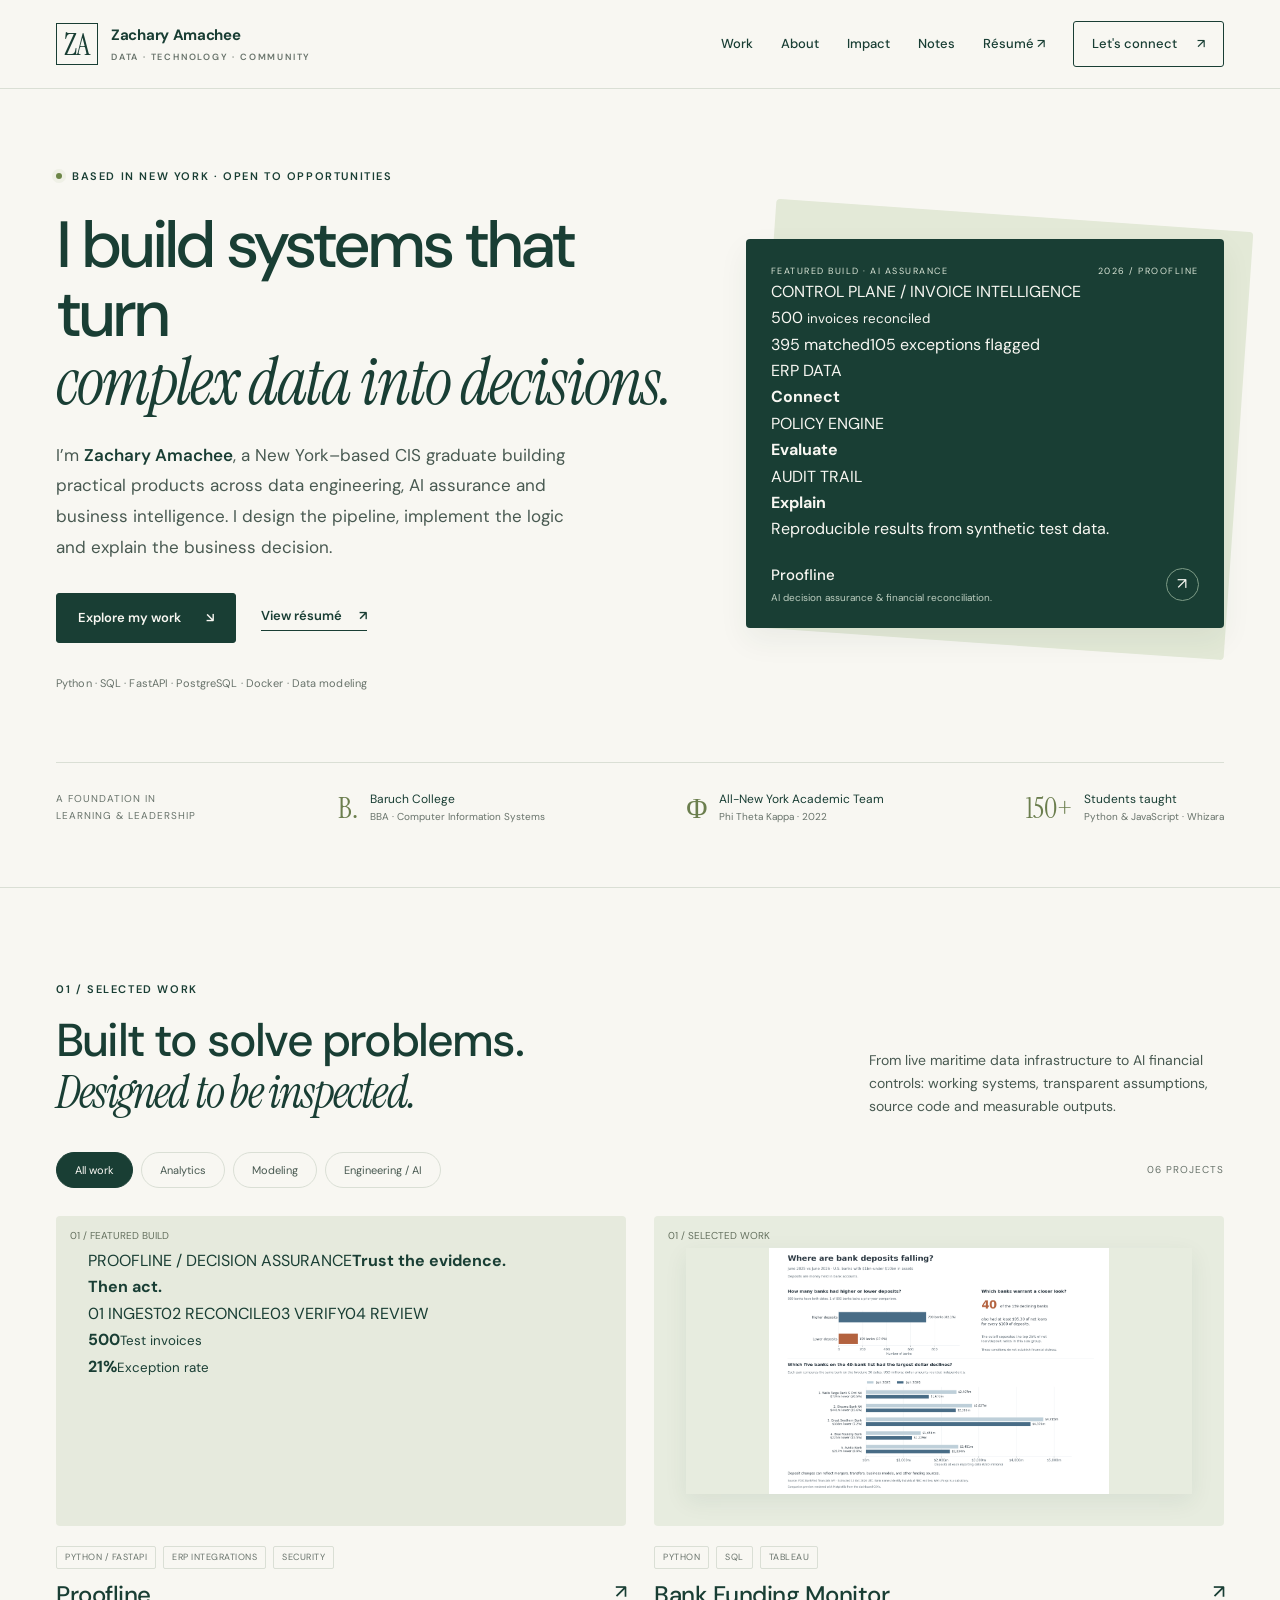
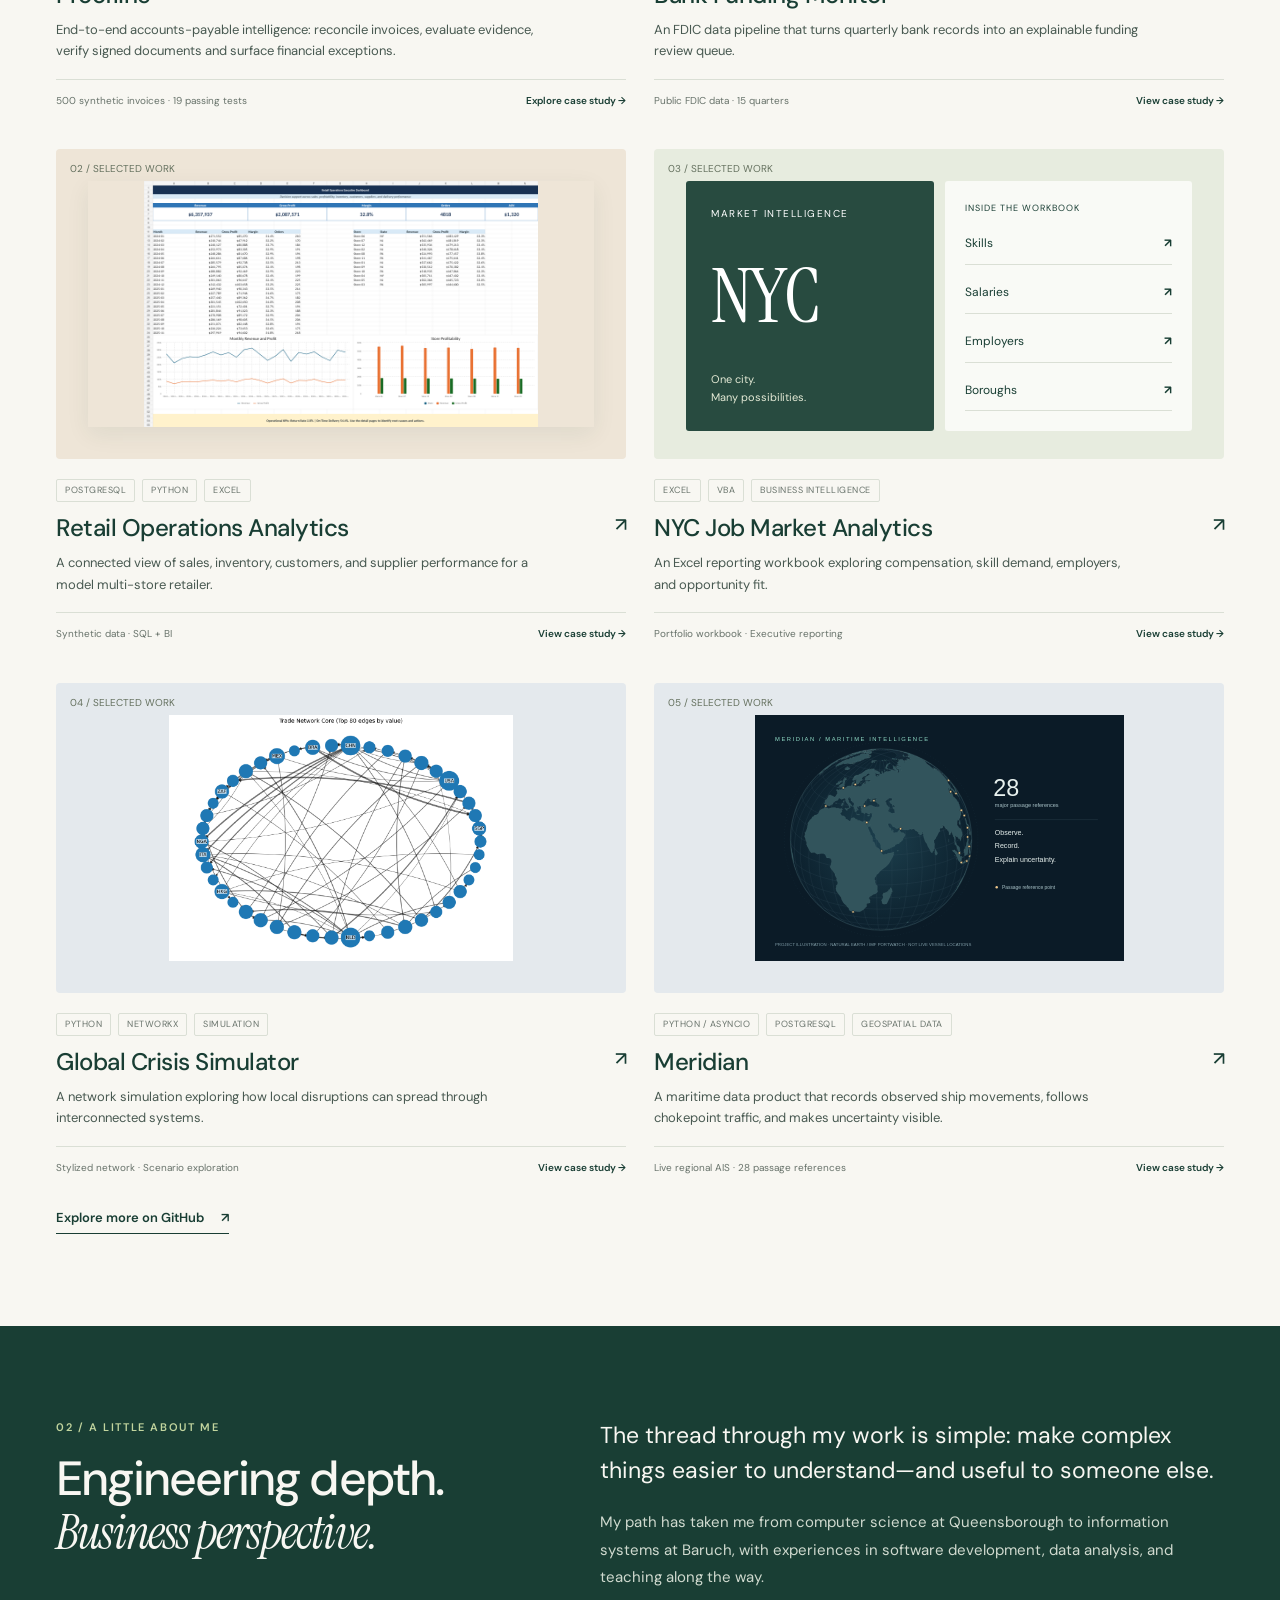
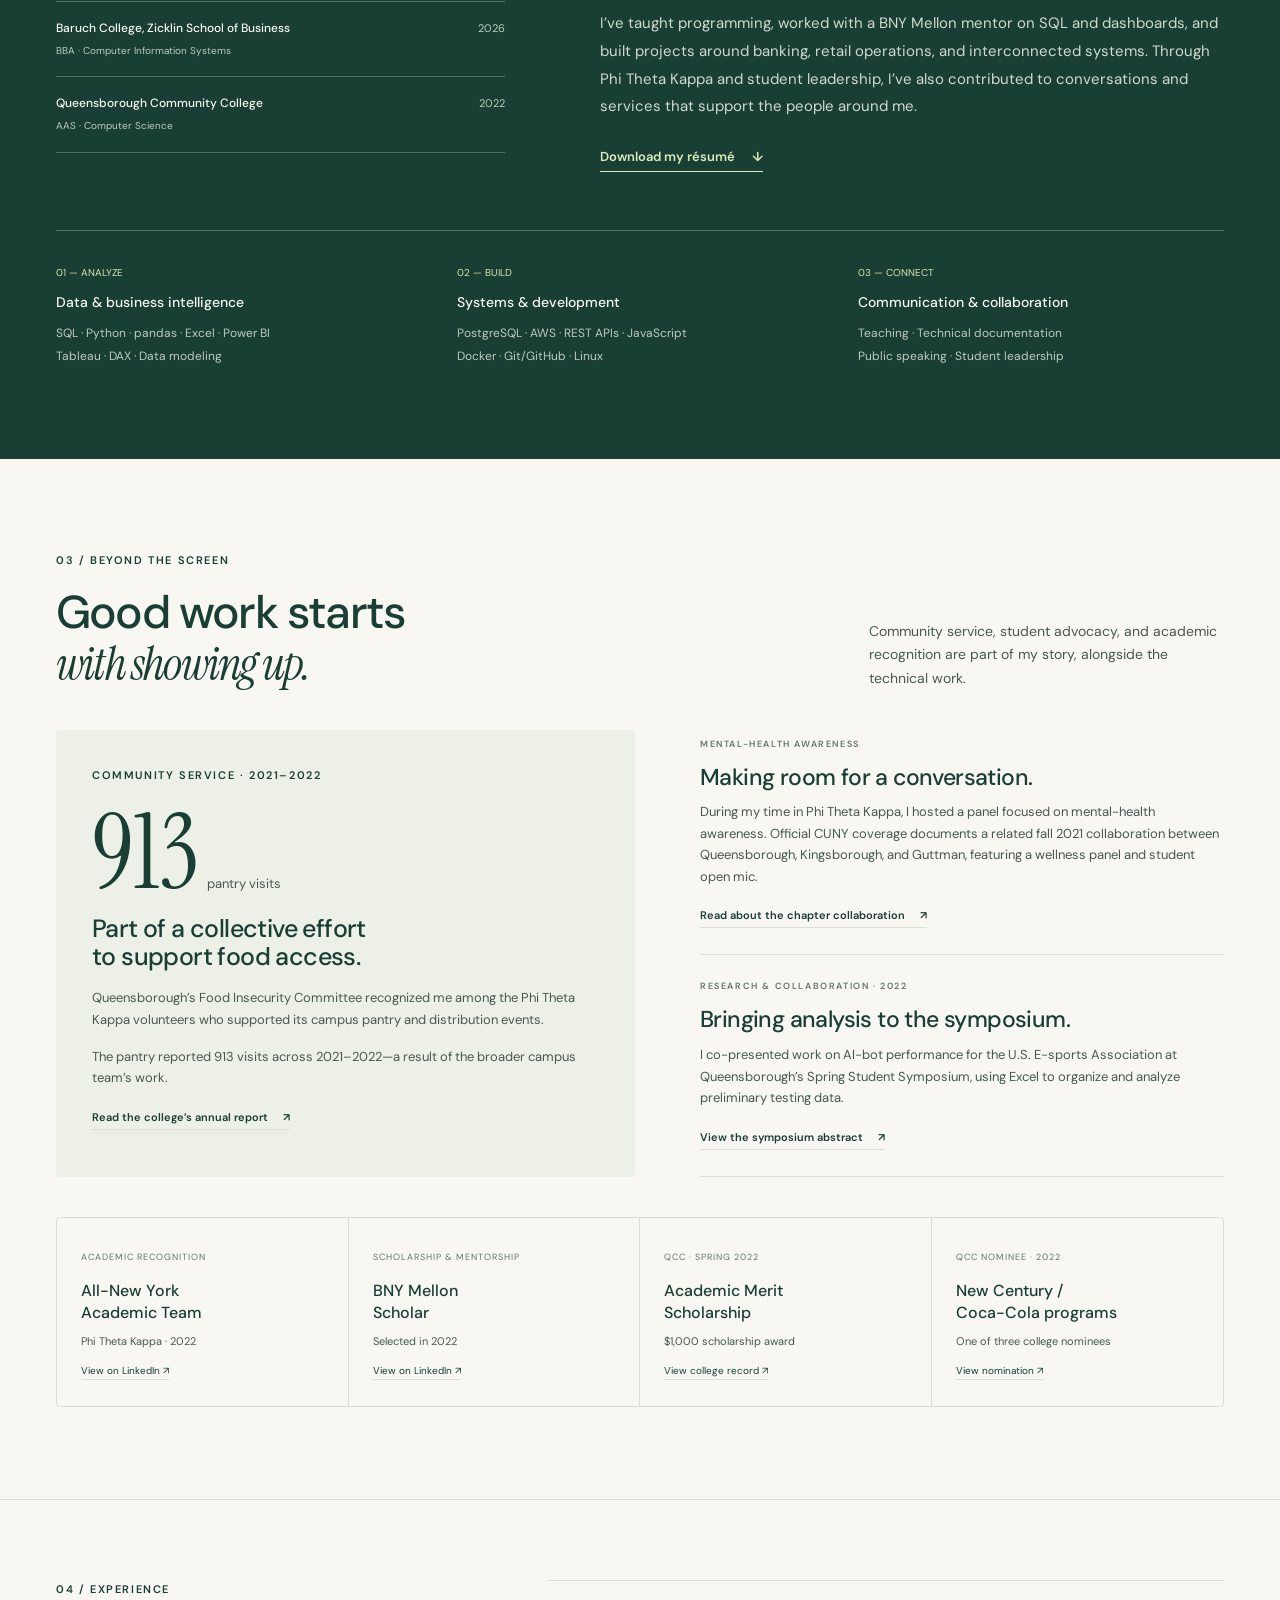
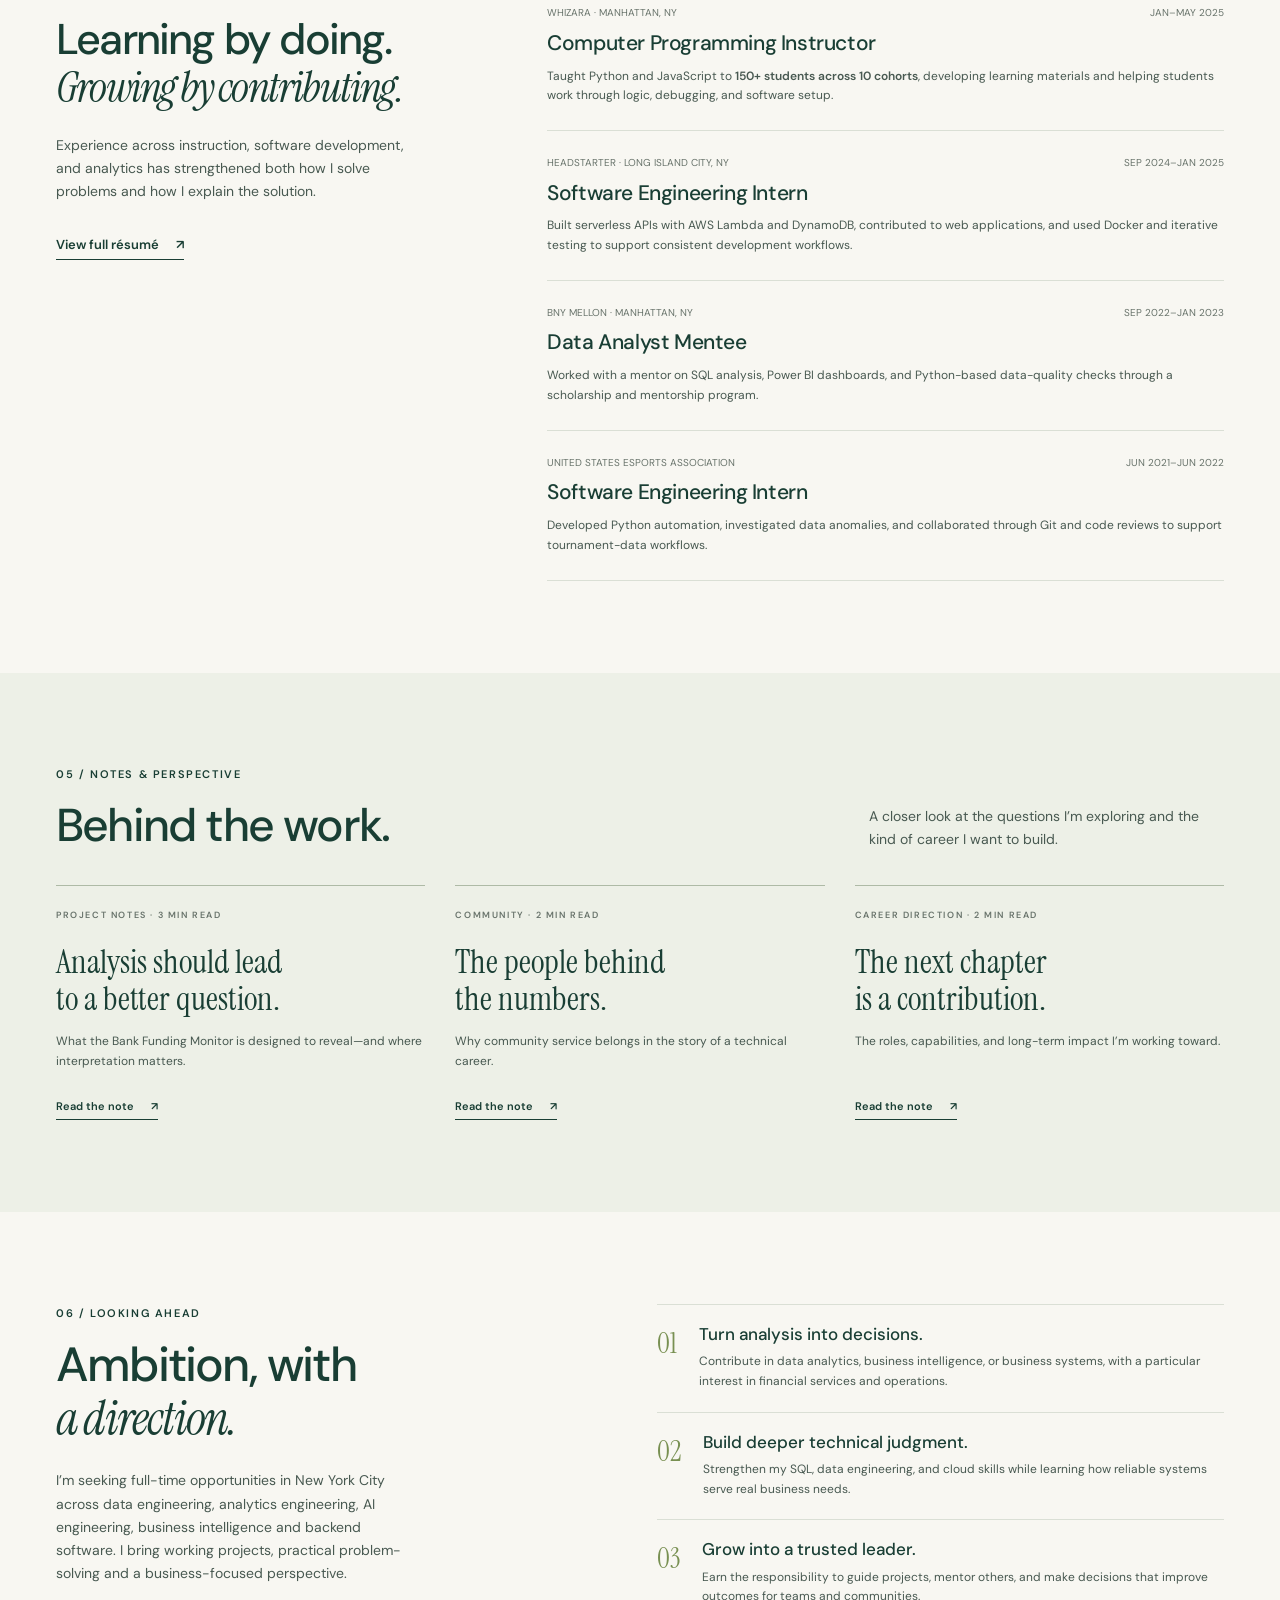
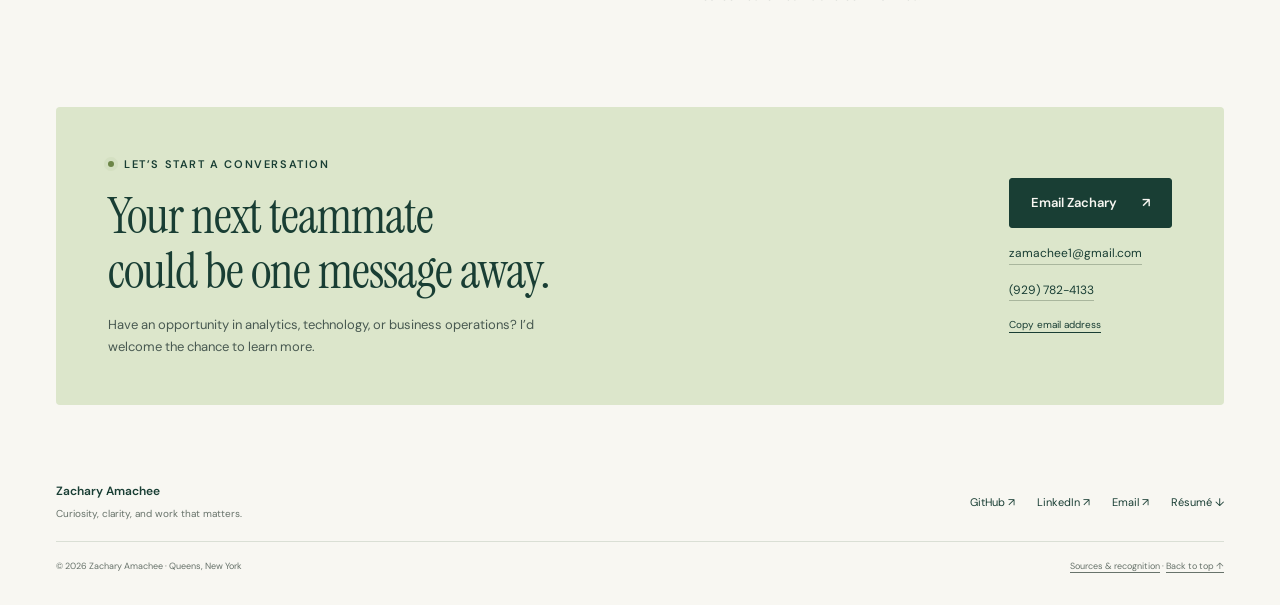
==== commit 7e19eabe: "Refresh portfolio positioning and feature Proofline and Meridian" ====
--- a/index.html
+++ b/index.html
@@ -1,14 +1,14 @@
-<!doctype html><html lang="en"><head><meta charset="utf-8"><meta name="viewport" content="width=device-width,initial-scale=1"><title>Zachary Amachee | Data, Technology &amp; Community</title><meta name="description" content="Meet Zachary Amachee, a Baruch College CIS graduate exploring data analytics, business intelligence, and technology through projects and community leadership."><meta name="theme-color" content="#193e34"><link rel="canonical" href="https://zachetc.github.io/"><meta property="og:type" content="website"><meta property="og:title" content="Zachary Amachee | Data, Technology &amp; Community"><meta property="og:description" content="Meet Zachary Amachee, a Baruch College CIS graduate exploring data analytics, business intelligence, and technology through projects and community leadership."><meta property="og:url" content="https://zachetc.github.io/"><meta property="og:image" content="https://zachetc.github.io/assets/social-card.png"><meta name="twitter:card" content="summary_large_image"><link rel="icon" href="/assets/favicon.svg" type="image/svg+xml"><link rel="stylesheet" href="/styles.css"><script type="application/ld+json">{"@context": "https://schema.org", "@type": "Person", "name": "Zachary Amachee", "url": "https://zachetc.github.io", "sameAs": ["https://github.com/Zachetc", "https://www.linkedin.com/in/zacharyamachee/"], "email": "mailto:zamachee1@gmail.com", "alumniOf": [{"@type": "CollegeOrUniversity", "name": "Baruch College"}, {"@type": "CollegeOrUniversity", "name": "Queensborough Community College"}]}</script><script defer src="/app.js"></script></head><body><a class="skip" href="#main">Skip to content</a><header class="site-header"><div class="container header-inner">
+<!doctype html><html lang="en"><head><meta charset="utf-8"><meta name="viewport" content="width=device-width,initial-scale=1"><title>Zachary Amachee | Data Engineer & AI Systems Builder</title><meta name="description" content="Zachary Amachee builds data pipelines, AI assurance systems and decision intelligence products. Explore Proofline, Meridian and financial analytics projects. Open to NYC data and software opportunities."><meta name="theme-color" content="#193e34"><link rel="canonical" href="https://zachetc.github.io/"><meta property="og:type" content="website"><meta property="og:title" content="Zachary Amachee | Data, Technology &amp; Community"><meta property="og:description" content="Meet Zachary Amachee, a Baruch College CIS graduate exploring data analytics, business intelligence, and technology through projects and community leadership."><meta property="og:url" content="https://zachetc.github.io/"><meta property="og:image" content="https://zachetc.github.io/assets/social-card.png"><meta name="twitter:card" content="summary_large_image"><link rel="icon" href="/assets/favicon.svg" type="image/svg+xml"><link rel="stylesheet" href="/styles.css"><script type="application/ld+json">{"@context": "https://schema.org", "@type": "Person", "name": "Zachary Amachee", "url": "https://zachetc.github.io", "sameAs": ["https://github.com/Zachetc", "https://www.linkedin.com/in/zacharyamachee/"], "email": "mailto:zamachee1@gmail.com", "alumniOf": [{"@type": "CollegeOrUniversity", "name": "Baruch College"}, {"@type": "CollegeOrUniversity", "name": "Queensborough Community College"}]}</script><script defer src="/app.js"></script></head><body><a class="skip" href="#main">Skip to content</a><header class="site-header"><div class="container header-inner">
     <a class="brand" href="/" aria-label="Zachary Amachee home"><span class="monogram" aria-hidden="true">ZA</span><span>Zachary Amachee<small>Data · Technology · Community</small></span></a>
     <button class="menu-button" aria-controls="main-navigation" aria-expanded="false">Menu +</button>
     <nav class="desktop-nav" id="main-navigation" aria-label="Main navigation"><a href="/#work">Work</a><a href="/#about">About</a><a href="/#impact">Impact</a><a href="/#notes">Notes</a><a href="/assets/Zachary-Amachee-Resume.pdf" target="_blank" rel="noopener">Résumé ↗</a><a class="nav-contact" href="/#contact">Let's connect <span class="arrow" aria-hidden="true">↗</span></a></nav>
     </div></header><main id="main">
-<section class="hero"><div class="container"><div class="hero-grid"><div class="hero-copy"><div class="eyebrow"><span class="dot"></span>Based in New York · Open to opportunities</div><h1>Curiosity into clarity.<br><em>Ideas into impact.</em></h1><p>I’m <strong>Zachary Amachee</strong>, a Computer Information Systems graduate building a career at the intersection of data, technology, and business.</p><div class="actions"><a class="button" href="#work">Explore my work <span aria-hidden="true">↘</span></a><a class="text-link" href="#about">Get to know me <span class="arrow" aria-hidden="true">↗</span></a></div><div class="hero-footnote">Analytical thinking. Practical tools. A commitment to people.</div></div><div class="hero-showcase"><a class="feature-panel" href="/work/bank-funding-monitor.html"><div class="feature-top"><span>ON THE WORKBENCH</span><span>PROJECT 01 / 2026</span></div><div class="feature-stats"><div class="feature-number">67,451<small>bank-quarter records analyzed</small></div><div class="feature-quarters">15 quarters<br>One clearer picture.</div></div><div class="feature-preview"><img src="/assets/bank-dashboard.png" alt="A preview of the Bank Funding Monitor dashboard" width="1856" height="1343" fetchpriority="high"></div><div class="feature-bottom"><div><strong>Bank Funding Monitor</strong><small>From public data to a focused review queue.</small></div><span class="round-arrow" aria-hidden="true">↗</span></div></a></div></div><div class="hero-bottom"><p>A foundation in<br>learning &amp; leadership</p><div class="credential"><span class="credential-symbol" aria-hidden="true">B.</span><span>Baruch College<small>BBA · Computer Information Systems</small></span></div><div class="credential"><span class="credential-symbol" aria-hidden="true">Φ</span><span>All-New York Academic Team<small>Phi Theta Kappa · 2022</small></span></div><div class="credential"><span class="credential-symbol" aria-hidden="true">150+</span><span>Students taught<small>Python &amp; JavaScript · Whizara</small></span></div></div></div></section>
-<section class="section work" id="work"><div class="container"><div class="section-head"><div><div class="eyebrow">01 / Selected work</div><h2>A business question.<br><em>A practical solution.</em></h2></div><p class="section-intro">Projects that connect the whole process: understand the problem, prepare the data, build the analysis, and explain what it means.</p></div><div class="filter-bar" role="group" aria-label="Filter projects"><button class="filter" data-filter="all" aria-pressed="true">All work</button><button class="filter" data-filter="analytics" aria-pressed="false">Analytics</button><button class="filter" data-filter="modeling" aria-pressed="false">Modeling</button><span class="filter-count" aria-live="polite">05 projects</span></div><div class="project-grid"><article class="project-card" data-category="analytics"><a class="project-image bank" href="/work/bank-funding-monitor.html" aria-label="Explore Bank Funding Monitor"><span class="project-number">01 / SELECTED WORK</span><img src="/assets/bank-dashboard.png" alt="Bank Funding Monitor companion dashboard showing deposit changes and the bank review queue." loading="lazy" width="1000" height="700"></a><div class="card-meta"><span class="tag">Python</span><span class="tag">SQL</span><span class="tag">Tableau</span></div><h3><a href="/work/bank-funding-monitor.html">Bank Funding Monitor <span class="arrow" aria-hidden="true">↗</span></a></h3><p>An FDIC data pipeline that turns quarterly bank records into an explainable funding review queue.</p><div class="card-detail"><span>Public FDIC data · 15 quarters</span><a href="/work/bank-funding-monitor.html">View case study →</a></div></article><article class="project-card" data-category="analytics"><a class="project-image retail" href="/work/retail-operations.html" aria-label="Explore Retail Operations Analytics"><span class="project-number">02 / SELECTED WORK</span><img src="/assets/retail-dashboard.png" alt="Actual Retail Operations Analytics executive dashboard, based on synthetic retail data." loading="lazy" width="1000" height="700"></a><div class="card-meta"><span class="tag">PostgreSQL</span><span class="tag">Python</span><span class="tag">Excel</span></div><h3><a href="/work/retail-operations.html">Retail Operations Analytics <span class="arrow" aria-hidden="true">↗</span></a></h3><p>A connected view of sales, inventory, customers, and supplier performance for a model multi-store retailer.</p><div class="card-detail"><span>Synthetic data · SQL + BI</span><a href="/work/retail-operations.html">View case study →</a></div></article><article class="project-card" data-category="analytics"><a class="project-image bank" href="/work/nyc-job-market.html" aria-label="Explore NYC Job Market Analytics"><span class="project-number">03 / SELECTED WORK</span><div class="nyc-art" role="img" aria-label="NYC Job Market Analytics: workbook topics include skills, salaries, employers, and boroughs."><div class="nyc-main"><span>Market intelligence</span><b>NYC</b><small>One city.<br>Many possibilities.</small></div><div class="nyc-topics"><small>Inside the workbook</small><span>Skills <b>↗</b></span><span>Salaries <b>↗</b></span><span>Employers <b>↗</b></span><span>Boroughs <b>↗</b></span></div></div></a><div class="card-meta"><span class="tag">Excel</span><span class="tag">VBA</span><span class="tag">Business intelligence</span></div><h3><a href="/work/nyc-job-market.html">NYC Job Market Analytics <span class="arrow" aria-hidden="true">↗</span></a></h3><p>An Excel reporting workbook exploring compensation, skill demand, employers, and opportunity fit.</p><div class="card-detail"><span>Portfolio workbook · Executive reporting</span><a href="/work/nyc-job-market.html">View case study →</a></div></article><article class="project-card" data-category="modeling"><a class="project-image crisis" href="/work/global-crisis-simulator.html" aria-label="Explore Global Crisis Simulator"><span class="project-number">04 / SELECTED WORK</span><img src="/assets/crisis-network.png" alt="Sample trade-style dependency network from the Global Crisis Simulator repository." loading="lazy" width="1000" height="700"></a><div class="card-meta"><span class="tag">Python</span><span class="tag">NetworkX</span><span class="tag">Simulation</span></div><h3><a href="/work/global-crisis-simulator.html">Global Crisis Simulator <span class="arrow" aria-hidden="true">↗</span></a></h3><p>A network simulation exploring how local disruptions can spread through interconnected systems.</p><div class="card-detail"><span>Stylized network · Scenario exploration</span><a href="/work/global-crisis-simulator.html">View case study →</a></div></article><article class="project-card" data-category="analytics"><a class="project-image crisis" href="/work/meridian.html" aria-label="Explore Meridian Maritime Intelligence"><span class="project-number">05 / SELECTED WORK</span><img src="/assets/meridian-map.svg" alt="Meridian globe illustration with major maritime passage reference points." loading="lazy" width="1200" height="800"></a><div class="card-meta"><span class="tag">Python / asyncio</span><span class="tag">PostgreSQL</span><span class="tag">Geospatial data</span></div><h3><a href="/work/meridian.html">Meridian <span class="arrow" aria-hidden="true">↗</span></a></h3><p>A maritime data product that records observed ship movements, follows chokepoint traffic, and makes uncertainty visible.</p><div class="card-detail"><span>Live regional AIS · 28 passage references</span><a href="/work/meridian.html">View case study →</a></div></article></div><div class="actions"><a class="text-link" href="https://github.com/Zachetc" target="_blank" rel="noopener noreferrer">Explore more on GitHub <span class="arrow" aria-hidden="true">↗</span></a></div></div></section>
-<section class="section about" id="about"><div class="container"><div class="about-grid"><div><div class="eyebrow">02 / A little about me</div><h2>A business mindset.<br><em>A builder’s curiosity.</em></h2><div class="education"><div class="education-row"><div><strong>Baruch College, Zicklin School of Business</strong><small>BBA · Computer Information Systems</small></div><span>2026</span></div><div class="education-row"><div><strong>Queensborough Community College</strong><small>AAS · Computer Science</small></div><span>2022</span></div></div></div><div><p class="about-lead">The thread through my work is simple: make complex things easier to understand—and useful to someone else.</p><p>My path has taken me from computer science at Queensborough to information systems at Baruch, with experiences in software development, data analysis, and teaching along the way.</p><p>I’ve taught programming, worked with a BNY Mellon mentor on SQL and dashboards, and built projects around banking, retail operations, and interconnected systems. Through Phi Theta Kappa and student leadership, I’ve also contributed to conversations and services that support the people around me.</p><a class="text-link" href="/assets/Zachary-Amachee-Resume.pdf" download>Download my résumé <span aria-hidden="true">↓</span></a></div></div><div class="skills"><div><span class="skill-label">01 — ANALYZE</span><h3>Data &amp; business intelligence</h3><p>SQL · Python · pandas · Excel · Power BI<br>Tableau · DAX · Data modeling</p></div><div><span class="skill-label">02 — BUILD</span><h3>Systems &amp; development</h3><p>PostgreSQL · AWS · REST APIs · JavaScript<br>Docker · Git/GitHub · Linux</p></div><div><span class="skill-label">03 — CONNECT</span><h3>Communication &amp; collaboration</h3><p>Teaching · Technical documentation<br>Public speaking · Student leadership</p></div></div></div></section>
+<section class="hero"><div class="container"><div class="hero-grid"><div class="hero-copy"><div class="eyebrow"><span class="dot"></span>Based in New York · Open to opportunities</div><h1>I build systems that turn<br><em>complex data into decisions.</em></h1><p>I’m <strong>Zachary Amachee</strong>, a New York–based CIS graduate building practical products across data engineering, AI assurance and business intelligence. I design the pipeline, implement the logic and explain the business decision.</p><div class="actions"><a class="button" href="#work">Explore my work <span aria-hidden="true">↘</span></a><a class="text-link" href="/assets/Zachary-Amachee-Resume.pdf" target="_blank" rel="noopener">View résumé <span class="arrow" aria-hidden="true">↗</span></a></div><div class="hero-footnote">Python · SQL · FastAPI · PostgreSQL · Docker · Data modeling</div></div><div class="hero-showcase"><a class="feature-panel hero-proofline" href="/work/proofline.html"><div class="feature-top"><span>FEATURED BUILD · AI ASSURANCE</span><span>2026 / PROOFLINE</span></div><div class="proofline-showcase"><div class="proofline-signal"><span class="signal-dot"></span> CONTROL PLANE / INVOICE INTELLIGENCE</div><div class="proofline-big">500 <small>invoices reconciled</small></div><div class="proofline-track"><span style="width:79%"></span></div><div class="proofline-split"><span>395 matched</span><span>105 exceptions flagged</span></div><div class="proofline-grid"><div>ERP DATA<br><strong>Connect</strong></div><div>POLICY ENGINE<br><strong>Evaluate</strong></div><div>AUDIT TRAIL<br><strong>Explain</strong></div></div><p class="proofline-disclaimer">Reproducible results from synthetic test data.</p></div><div class="feature-bottom"><div><strong>Proofline</strong><small>AI decision assurance & financial reconciliation.</small></div><span class="round-arrow" aria-hidden="true">↗</span></div></a></div></div><div class="hero-bottom"><p>A foundation in<br>learning &amp; leadership</p><div class="credential"><span class="credential-symbol" aria-hidden="true">B.</span><span>Baruch College<small>BBA · Computer Information Systems</small></span></div><div class="credential"><span class="credential-symbol" aria-hidden="true">Φ</span><span>All-New York Academic Team<small>Phi Theta Kappa · 2022</small></span></div><div class="credential"><span class="credential-symbol" aria-hidden="true">150+</span><span>Students taught<small>Python &amp; JavaScript · Whizara</small></span></div></div></div></section>
+<section class="section work" id="work"><div class="container"><div class="section-head"><div><div class="eyebrow">01 / Selected work</div><h2>Built to solve problems.<br><em>Designed to be inspected.</em></h2></div><p class="section-intro">From live maritime data infrastructure to AI financial controls: working systems, transparent assumptions, source code and measurable outputs.</p></div><div class="filter-bar" role="group" aria-label="Filter projects"><button class="filter" data-filter="all" aria-pressed="true">All work</button><button class="filter" data-filter="analytics" aria-pressed="false">Analytics</button><button class="filter" data-filter="modeling" aria-pressed="false">Modeling</button><button class="filter" data-filter="engineering" aria-pressed="false">Engineering / AI</button><span class="filter-count" aria-live="polite">06 projects</span></div><div class="project-grid"><article class="project-card project-card-featured" data-category="engineering"><a class="project-image proofline-art" href="/work/proofline.html" aria-label="Explore Proofline"><span class="project-number">01 / FEATURED BUILD</span><div class="proofline-art-inner"><span class="proofline-art-kicker">PROOFLINE / DECISION ASSURANCE</span><strong>Trust the evidence.<br>Then act.</strong><div class="proofline-art-steps"><span>01 INGEST</span><span>02 RECONCILE</span><span>03 VERIFY</span><span>04 REVIEW</span></div><div class="proofline-art-metrics"><div><b>500</b><small>Test invoices</small></div><div><b>21%</b><small>Exception rate</small></div></div></div></a><div class="card-meta"><span class="tag">Python / FastAPI</span><span class="tag">ERP integrations</span><span class="tag">Security</span></div><h3><a href="/work/proofline.html">Proofline <span class="arrow" aria-hidden="true">↗</span></a></h3><p>End-to-end accounts-payable intelligence: reconcile invoices, evaluate evidence, verify signed documents and surface financial exceptions.</p><div class="card-detail"><span>500 synthetic invoices · 19 passing tests</span><a href="/work/proofline.html">Explore case study →</a></div></article><article class="project-card" data-category="analytics"><a class="project-image bank" href="/work/bank-funding-monitor.html" aria-label="Explore Bank Funding Monitor"><span class="project-number">01 / SELECTED WORK</span><img src="/assets/bank-dashboard.png" alt="Bank Funding Monitor companion dashboard showing deposit changes and the bank review queue." loading="lazy" width="1000" height="700"></a><div class="card-meta"><span class="tag">Python</span><span class="tag">SQL</span><span class="tag">Tableau</span></div><h3><a href="/work/bank-funding-monitor.html">Bank Funding Monitor <span class="arrow" aria-hidden="true">↗</span></a></h3><p>An FDIC data pipeline that turns quarterly bank records into an explainable funding review queue.</p><div class="card-detail"><span>Public FDIC data · 15 quarters</span><a href="/work/bank-funding-monitor.html">View case study →</a></div></article><article class="project-card" data-category="analytics"><a class="project-image retail" href="/work/retail-operations.html" aria-label="Explore Retail Operations Analytics"><span class="project-number">02 / SELECTED WORK</span><img src="/assets/retail-dashboard.png" alt="Actual Retail Operations Analytics executive dashboard, based on synthetic retail data." loading="lazy" width="1000" height="700"></a><div class="card-meta"><span class="tag">PostgreSQL</span><span class="tag">Python</span><span class="tag">Excel</span></div><h3><a href="/work/retail-operations.html">Retail Operations Analytics <span class="arrow" aria-hidden="true">↗</span></a></h3><p>A connected view of sales, inventory, customers, and supplier performance for a model multi-store retailer.</p><div class="card-detail"><span>Synthetic data · SQL + BI</span><a href="/work/retail-operations.html">View case study →</a></div></article><article class="project-card" data-category="analytics"><a class="project-image bank" href="/work/nyc-job-market.html" aria-label="Explore NYC Job Market Analytics"><span class="project-number">03 / SELECTED WORK</span><div class="nyc-art" role="img" aria-label="NYC Job Market Analytics: workbook topics include skills, salaries, employers, and boroughs."><div class="nyc-main"><span>Market intelligence</span><b>NYC</b><small>One city.<br>Many possibilities.</small></div><div class="nyc-topics"><small>Inside the workbook</small><span>Skills <b>↗</b></span><span>Salaries <b>↗</b></span><span>Employers <b>↗</b></span><span>Boroughs <b>↗</b></span></div></div></a><div class="card-meta"><span class="tag">Excel</span><span class="tag">VBA</span><span class="tag">Business intelligence</span></div><h3><a href="/work/nyc-job-market.html">NYC Job Market Analytics <span class="arrow" aria-hidden="true">↗</span></a></h3><p>An Excel reporting workbook exploring compensation, skill demand, employers, and opportunity fit.</p><div class="card-detail"><span>Portfolio workbook · Executive reporting</span><a href="/work/nyc-job-market.html">View case study →</a></div></article><article class="project-card" data-category="modeling"><a class="project-image crisis" href="/work/global-crisis-simulator.html" aria-label="Explore Global Crisis Simulator"><span class="project-number">04 / SELECTED WORK</span><img src="/assets/crisis-network.png" alt="Sample trade-style dependency network from the Global Crisis Simulator repository." loading="lazy" width="1000" height="700"></a><div class="card-meta"><span class="tag">Python</span><span class="tag">NetworkX</span><span class="tag">Simulation</span></div><h3><a href="/work/global-crisis-simulator.html">Global Crisis Simulator <span class="arrow" aria-hidden="true">↗</span></a></h3><p>A network simulation exploring how local disruptions can spread through interconnected systems.</p><div class="card-detail"><span>Stylized network · Scenario exploration</span><a href="/work/global-crisis-simulator.html">View case study →</a></div></article><article class="project-card" data-category="engineering"><a class="project-image crisis" href="/work/meridian.html" aria-label="Explore Meridian Maritime Intelligence"><span class="project-number">05 / SELECTED WORK</span><img src="/assets/meridian-map.svg" alt="Meridian globe illustration with major maritime passage reference points." loading="lazy" width="1200" height="800"></a><div class="card-meta"><span class="tag">Python / asyncio</span><span class="tag">PostgreSQL</span><span class="tag">Geospatial data</span></div><h3><a href="/work/meridian.html">Meridian <span class="arrow" aria-hidden="true">↗</span></a></h3><p>A maritime data product that records observed ship movements, follows chokepoint traffic, and makes uncertainty visible.</p><div class="card-detail"><span>Live regional AIS · 28 passage references</span><a href="/work/meridian.html">View case study →</a></div></article></div><div class="actions"><a class="text-link" href="https://github.com/Zachetc" target="_blank" rel="noopener noreferrer">Explore more on GitHub <span class="arrow" aria-hidden="true">↗</span></a></div></div></section>
+<section class="section about" id="about"><div class="container"><div class="about-grid"><div><div class="eyebrow">02 / A little about me</div><h2>Engineering depth.<br><em>Business perspective.</em></h2><div class="education"><div class="education-row"><div><strong>Baruch College, Zicklin School of Business</strong><small>BBA · Computer Information Systems</small></div><span>2026</span></div><div class="education-row"><div><strong>Queensborough Community College</strong><small>AAS · Computer Science</small></div><span>2022</span></div></div></div><div><p class="about-lead">The thread through my work is simple: make complex things easier to understand—and useful to someone else.</p><p>My path has taken me from computer science at Queensborough to information systems at Baruch, with experiences in software development, data analysis, and teaching along the way.</p><p>I’ve taught programming, worked with a BNY Mellon mentor on SQL and dashboards, and built projects around banking, retail operations, and interconnected systems. Through Phi Theta Kappa and student leadership, I’ve also contributed to conversations and services that support the people around me.</p><a class="text-link" href="/assets/Zachary-Amachee-Resume.pdf" download>Download my résumé <span aria-hidden="true">↓</span></a></div></div><div class="skills"><div><span class="skill-label">01 — ANALYZE</span><h3>Data &amp; business intelligence</h3><p>SQL · Python · pandas · Excel · Power BI<br>Tableau · DAX · Data modeling</p></div><div><span class="skill-label">02 — BUILD</span><h3>Systems &amp; development</h3><p>PostgreSQL · AWS · REST APIs · JavaScript<br>Docker · Git/GitHub · Linux</p></div><div><span class="skill-label">03 — CONNECT</span><h3>Communication &amp; collaboration</h3><p>Teaching · Technical documentation<br>Public speaking · Student leadership</p></div></div></div></section>
 <section class="section" id="impact"><div class="container"><div class="section-head"><div><div class="eyebrow">03 / Beyond the screen</div><h2>Good work starts<br><em>with showing up.</em></h2></div><p class="section-intro">Community service, student advocacy, and academic recognition are part of my story, alongside the technical work.</p></div><div class="impact-top"><article class="impact-feature"><div class="eyebrow">Community service · 2021–2022</div><div class="big-number">913<span>pantry visits</span></div><h3>Part of a collective effort<br>to support food access.</h3><p>Queensborough’s Food Insecurity Committee recognized me among the Phi Theta Kappa volunteers who supported its campus pantry and distribution events.</p><p>The pantry reported 913 visits across 2021–2022—a result of the broader campus team’s work.</p><a class="source-link" href="https://www.qcc.cuny.edu/governance/academicSenate/cfi/reports/Annual-report-2021-2022.html" target="_blank" rel="noopener noreferrer">Read the college’s annual report <span class="arrow" aria-hidden="true">↗</span></a></article><div class="impact-stories"><article class="impact-story"><div class="eyebrow">Mental-health awareness</div><h3>Making room for a conversation.</h3><p>During my time in Phi Theta Kappa, I hosted a panel focused on mental-health awareness. Official CUNY coverage documents a related fall 2021 collaboration between Queensborough, Kingsborough, and Guttman, featuring a wellness panel and student open mic.</p><a class="source-link" href="https://guttman.cuny.edu/2022/06/23/guttmans-chapter-of-ptk-achieves-5-star-status-and-wins-multiple-awards/" target="_blank" rel="noopener noreferrer">Read about the chapter collaboration <span class="arrow" aria-hidden="true">↗</span></a></article><article class="impact-story"><div class="eyebrow">Research &amp; collaboration · 2022</div><h3>Bringing analysis to the symposium.</h3><p>I co-presented work on AI-bot performance for the U.S. E-sports Association at Queensborough’s Spring Student Symposium, using Excel to organize and analyze preliminary testing data.</p><a class="source-link" href="https://www.qcc.cuny.edu/ur/StudentSymposiumAbstracts.html" target="_blank" rel="noopener noreferrer">View the symposium abstract <span class="arrow" aria-hidden="true">↗</span></a></article></div></div><div class="honors"><article class="honor"><small>Academic recognition</small><h3>All-New York<br>Academic Team</h3><p>Phi Theta Kappa · 2022</p><a class="" href="https://www.linkedin.com/in/zacharyamachee/" target="_blank" rel="noopener noreferrer">View on LinkedIn <span class="arrow" aria-hidden="true">↗</span></a></article><article class="honor"><small>Scholarship &amp; mentorship</small><h3>BNY Mellon<br>Scholar</h3><p>Selected in 2022</p><a class="" href="https://www.linkedin.com/in/zacharyamachee/" target="_blank" rel="noopener noreferrer">View on LinkedIn <span class="arrow" aria-hidden="true">↗</span></a></article><article class="honor"><small>QCC · Spring 2022</small><h3>Academic Merit<br>Scholarship</h3><p>$1,000 scholarship award</p><a class="" href="https://www.qcc.cuny.edu/governance/academicSenate/awards/reports/annual-report-2021-22.html" target="_blank" rel="noopener noreferrer">View college record <span class="arrow" aria-hidden="true">↗</span></a></article><article class="honor"><small>QCC nominee · 2022</small><h3>New Century /<br>Coca-Cola programs</h3><p>One of three college nominees</p><a class="" href="https://www.qcc.cuny.edu/governance/academicSenate/sc/president-reports/February-2022.html" target="_blank" rel="noopener noreferrer">View nomination <span class="arrow" aria-hidden="true">↗</span></a></article></div></div></section>
 <section class="section experience" id="experience"><div class="container experience-grid"><div><div class="eyebrow">04 / Experience</div><h2>Learning by doing.<br><em>Growing by contributing.</em></h2><p class="section-intro">Experience across instruction, software development, and analytics has strengthened both how I solve problems and how I explain the solution.</p><div class="actions"><a class="text-link" href="/assets/Zachary-Amachee-Resume.pdf" target="_blank" rel="noopener">View full résumé <span class="arrow" aria-hidden="true">↗</span></a></div></div><div class="experience-list"><article class="experience-row"><div class="experience-meta"><span>WHIZARA · MANHATTAN, NY</span><span>JAN–MAY 2025</span></div><h3>Computer Programming Instructor</h3><p>Taught Python and JavaScript to <strong>150+ students across 10 cohorts</strong>, developing learning materials and helping students work through logic, debugging, and software setup.</p></article><article class="experience-row"><div class="experience-meta"><span>HEADSTARTER · LONG ISLAND CITY, NY</span><span>SEP 2024–JAN 2025</span></div><h3>Software Engineering Intern</h3><p>Built serverless APIs with AWS Lambda and DynamoDB, contributed to web applications, and used Docker and iterative testing to support consistent development workflows.</p></article><article class="experience-row"><div class="experience-meta"><span>BNY MELLON · MANHATTAN, NY</span><span>SEP 2022–JAN 2023</span></div><h3>Data Analyst Mentee</h3><p>Worked with a mentor on SQL analysis, Power BI dashboards, and Python-based data-quality checks through a scholarship and mentorship program.</p></article><article class="experience-row"><div class="experience-meta"><span>UNITED STATES ESPORTS ASSOCIATION</span><span>JUN 2021–JUN 2022</span></div><h3>Software Engineering Intern</h3><p>Developed Python automation, investigated data anomalies, and collaborated through Git and code reviews to support tournament-data workflows.</p></article></div></div></section>
 <section class="section notes" id="notes"><div class="container"><div class="section-head"><div><div class="eyebrow">05 / Notes &amp; perspective</div><h2>Behind the work.</h2></div><p class="section-intro">A closer look at the questions I’m exploring and the kind of career I want to build.</p></div><div class="notes-grid"><article class="note-card"><div class="eyebrow">Project notes · 3 min read</div><h3>Analysis should lead<br>to a better question.</h3><p>What the Bank Funding Monitor is designed to reveal—and where interpretation matters.</p><a class="text-link" href="/notes/better-questions.html">Read the note <span class="arrow" aria-hidden="true">↗</span></a></article><article class="note-card"><div class="eyebrow">Community · 2 min read</div><h3>The people behind<br>the numbers.</h3><p>Why community service belongs in the story of a technical career.</p><a class="text-link" href="/notes/people-behind-the-numbers.html">Read the note <span class="arrow" aria-hidden="true">↗</span></a></article><article class="note-card"><div class="eyebrow">Career direction · 2 min read</div><h3>The next chapter<br>is a contribution.</h3><p>The roles, capabilities, and long-term impact I’m working toward.</p><a class="text-link" href="/notes/the-next-chapter.html">Read the note <span class="arrow" aria-hidden="true">↗</span></a></article></div></div></section>
-<section class="section next"><div class="container next-grid"><div><div class="eyebrow">06 / Looking ahead</div><h2>Ambition, with<br><em>a direction.</em></h2><p class="section-intro" style="margin-top:23px">I’m seeking an early-career opportunity where I can make useful contributions, learn from experienced teammates, and grow into greater responsibility.</p></div><div><article class="goal"><span>01</span><div><h3>Turn analysis into decisions.</h3><p>Contribute in data analytics, business intelligence, or business systems, with a particular interest in financial services and operations.</p></div></article><article class="goal"><span>02</span><div><h3>Build deeper technical judgment.</h3><p>Strengthen my SQL, data engineering, and cloud skills while learning how reliable systems serve real business needs.</p></div></article><article class="goal"><span>03</span><div><h3>Grow into a trusted leader.</h3><p>Earn the responsibility to guide projects, mentor others, and make decisions that improve outcomes for teams and communities.</p></div></article></div></div></section>
+<section class="section next"><div class="container next-grid"><div><div class="eyebrow">06 / Looking ahead</div><h2>Ambition, with<br><em>a direction.</em></h2><p class="section-intro" style="margin-top:23px">I’m seeking full-time opportunities in New York City across data engineering, analytics engineering, AI engineering, business intelligence and backend software. I bring working projects, practical problem-solving and a business-focused perspective.</p></div><div><article class="goal"><span>01</span><div><h3>Turn analysis into decisions.</h3><p>Contribute in data analytics, business intelligence, or business systems, with a particular interest in financial services and operations.</p></div></article><article class="goal"><span>02</span><div><h3>Build deeper technical judgment.</h3><p>Strengthen my SQL, data engineering, and cloud skills while learning how reliable systems serve real business needs.</p></div></article><article class="goal"><span>03</span><div><h3>Grow into a trusted leader.</h3><p>Earn the responsibility to guide projects, mentor others, and make decisions that improve outcomes for teams and communities.</p></div></article></div></div></section>
 <section class="contact" id="contact"><div class="container"><div class="contact-inner"><div><div class="eyebrow"><span class="dot"></span>Let’s start a conversation</div><h2>Your next teammate<br>could be one message away.</h2><p>Have an opportunity in analytics, technology, or business operations? I’d welcome the chance to learn more.</p></div><div class="contact-actions"><a class="button" href="mailto:zamachee1@gmail.com?subject=Let%27s%20connect">Email Zachary <span class="arrow" aria-hidden="true">↗</span></a><a href="mailto:zamachee1@gmail.com">zamachee1@gmail.com</a><a href="tel:+19297824133">(929) 782-4133</a><button class="copy-button">Copy email address</button><span id="copy-status" class="sr-only" role="status" aria-live="polite"></span></div></div></div></section>
 </main><footer class="site-footer"><div class="container"><div class="footer-top"><div class="footer-name">Zachary Amachee<small>Curiosity, clarity, and work that matters.</small></div><div class="footer-links"><a class="" href="https://github.com/Zachetc" target="_blank" rel="noopener noreferrer">GitHub <span class="arrow" aria-hidden="true">↗</span></a><a class="" href="https://www.linkedin.com/in/zacharyamachee/" target="_blank" rel="noopener noreferrer">LinkedIn <span class="arrow" aria-hidden="true">↗</span></a><a href="mailto:zamachee1@gmail.com">Email ↗</a><a href="/assets/Zachary-Amachee-Resume.pdf" download>Résumé ↓</a></div></div><div class="footer-bottom"><span>© 2026 Zachary Amachee · Queens, New York</span><span><a href="/sources.html">Sources &amp; recognition</a> · <a href="#main">Back to top ↑</a></span></div></div></footer></body></html>
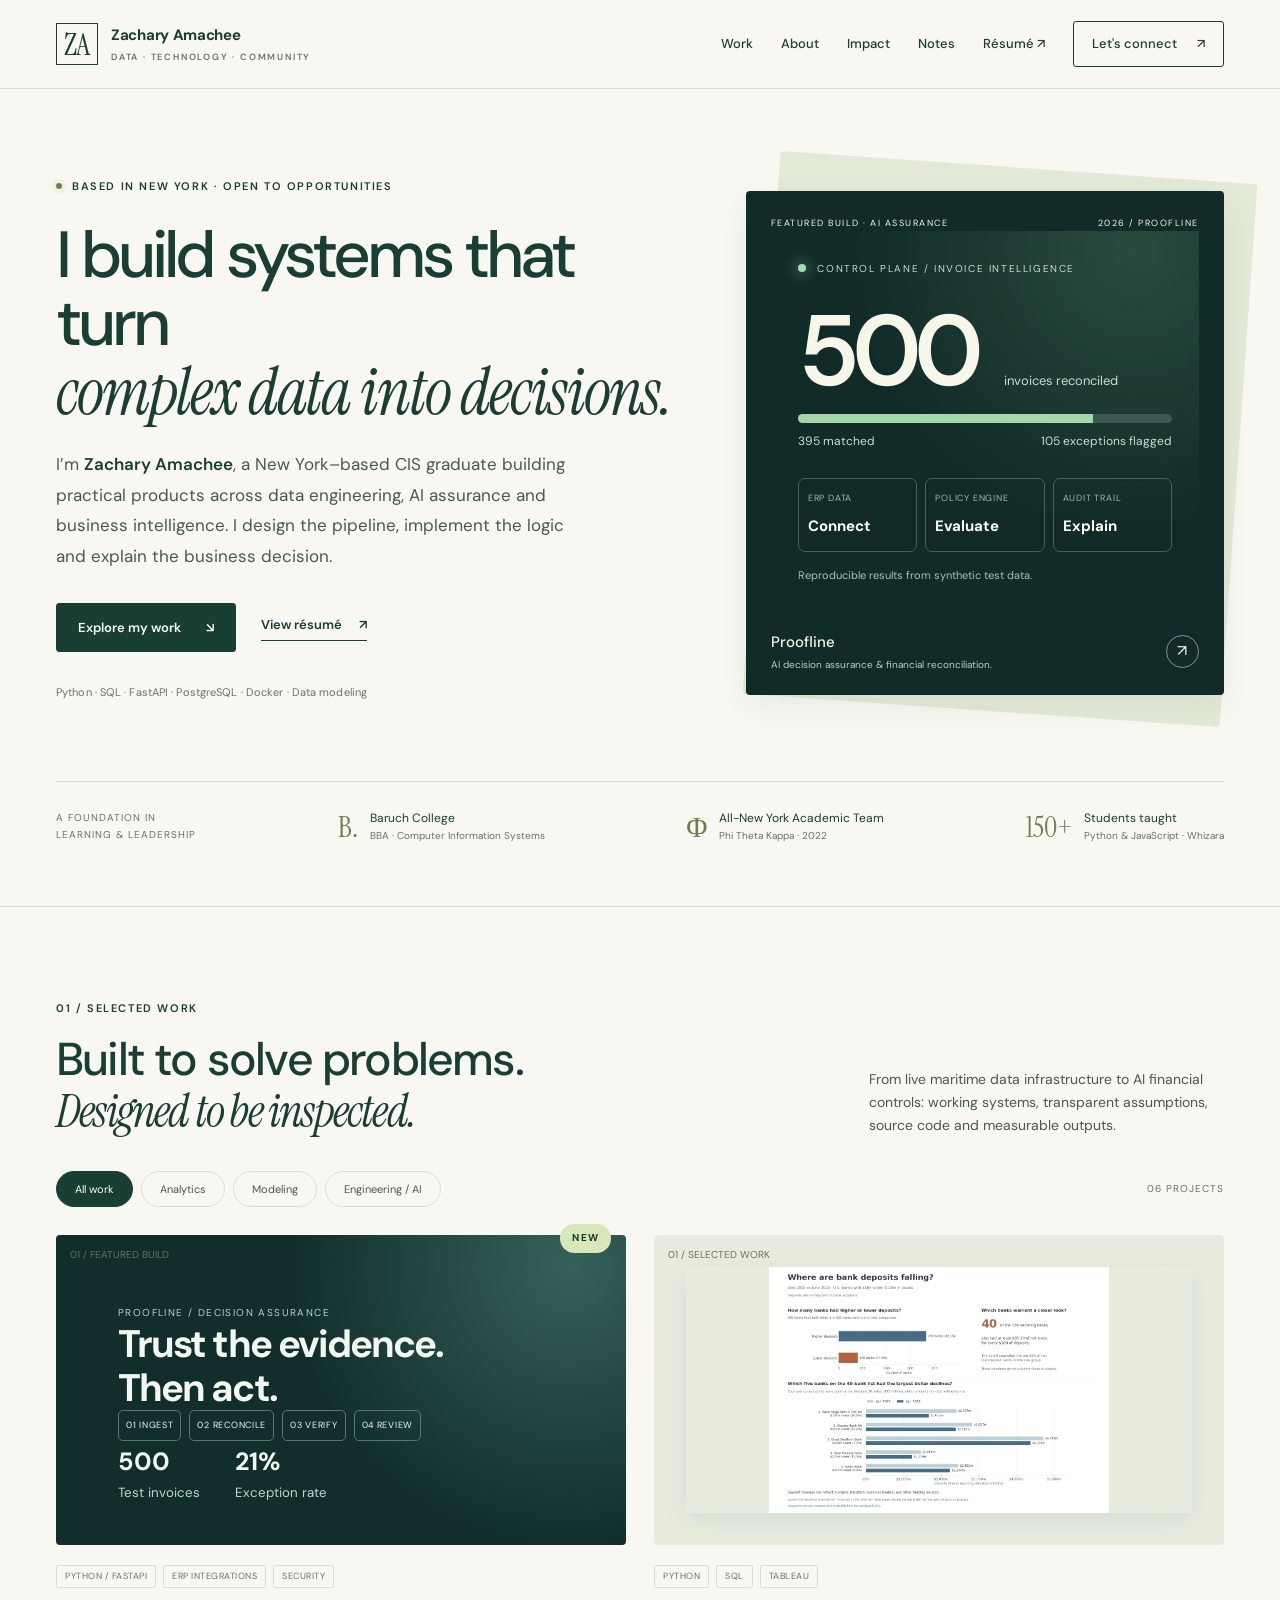
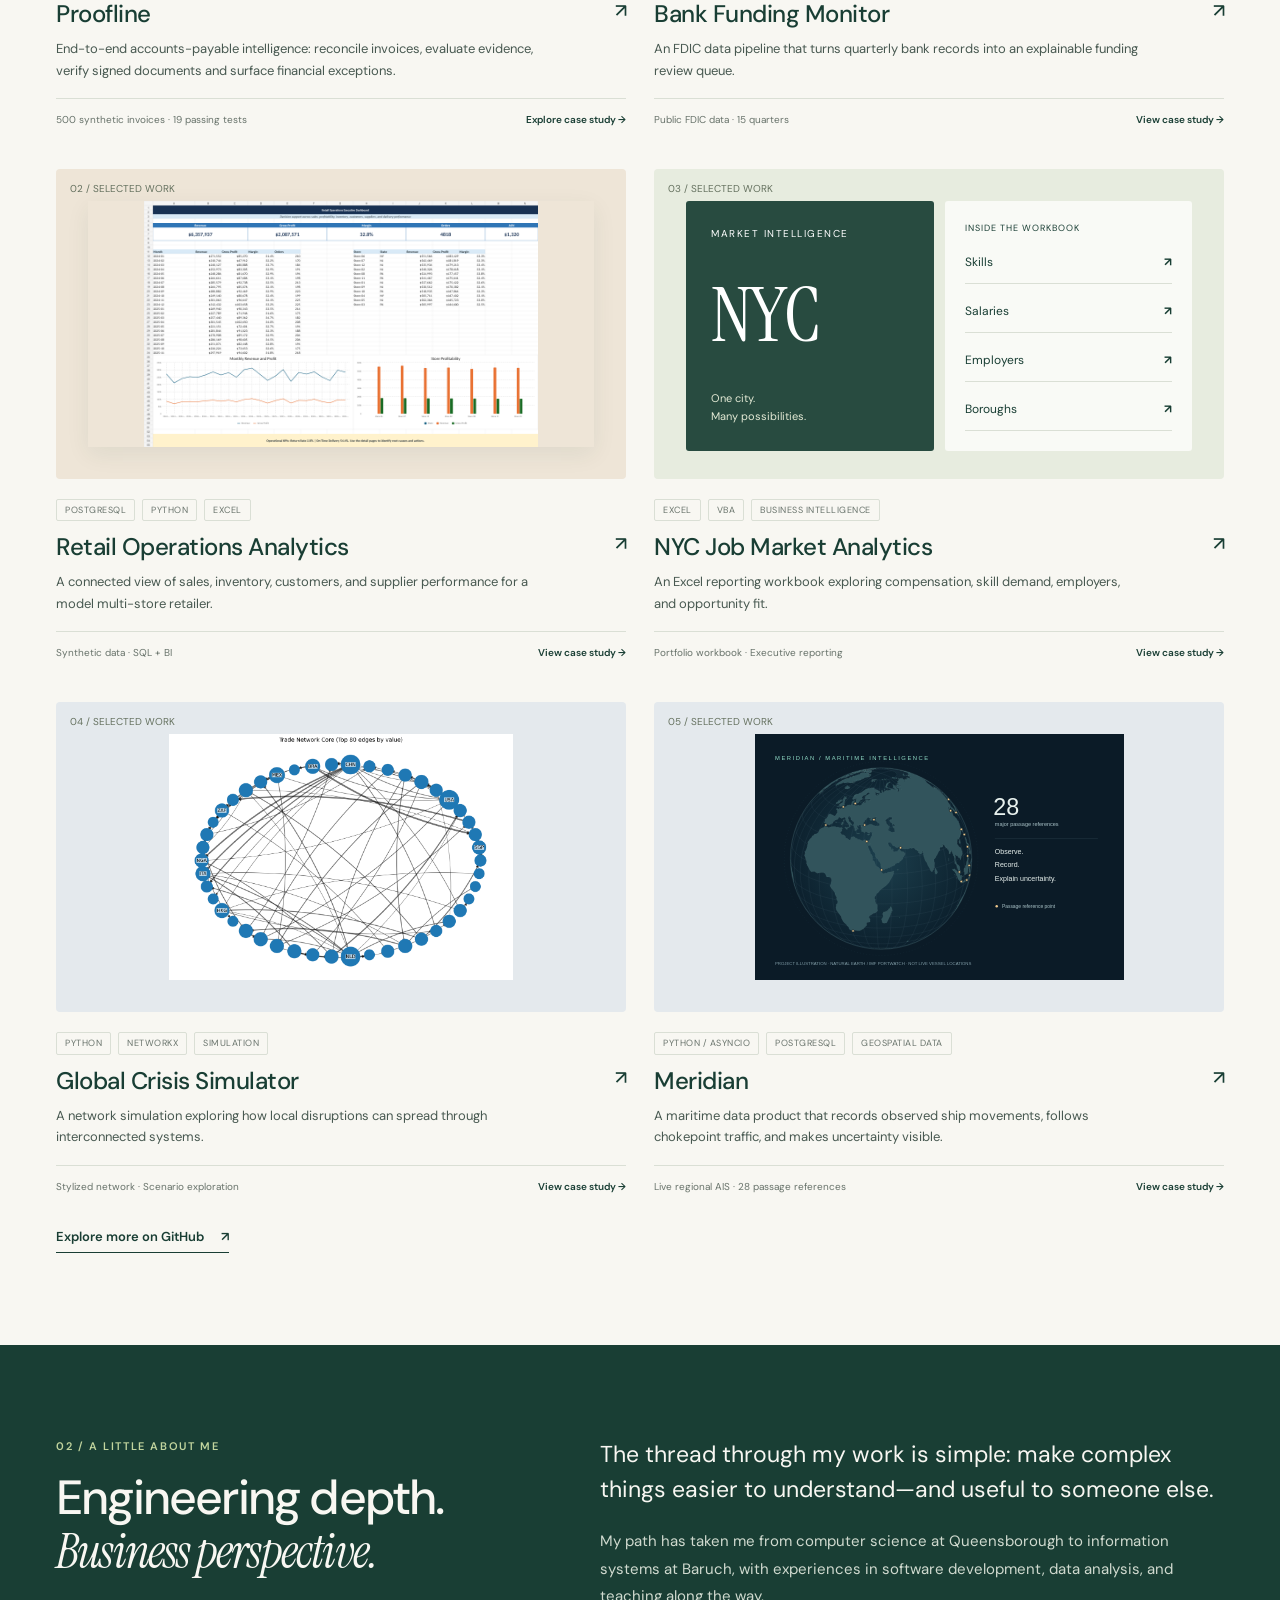
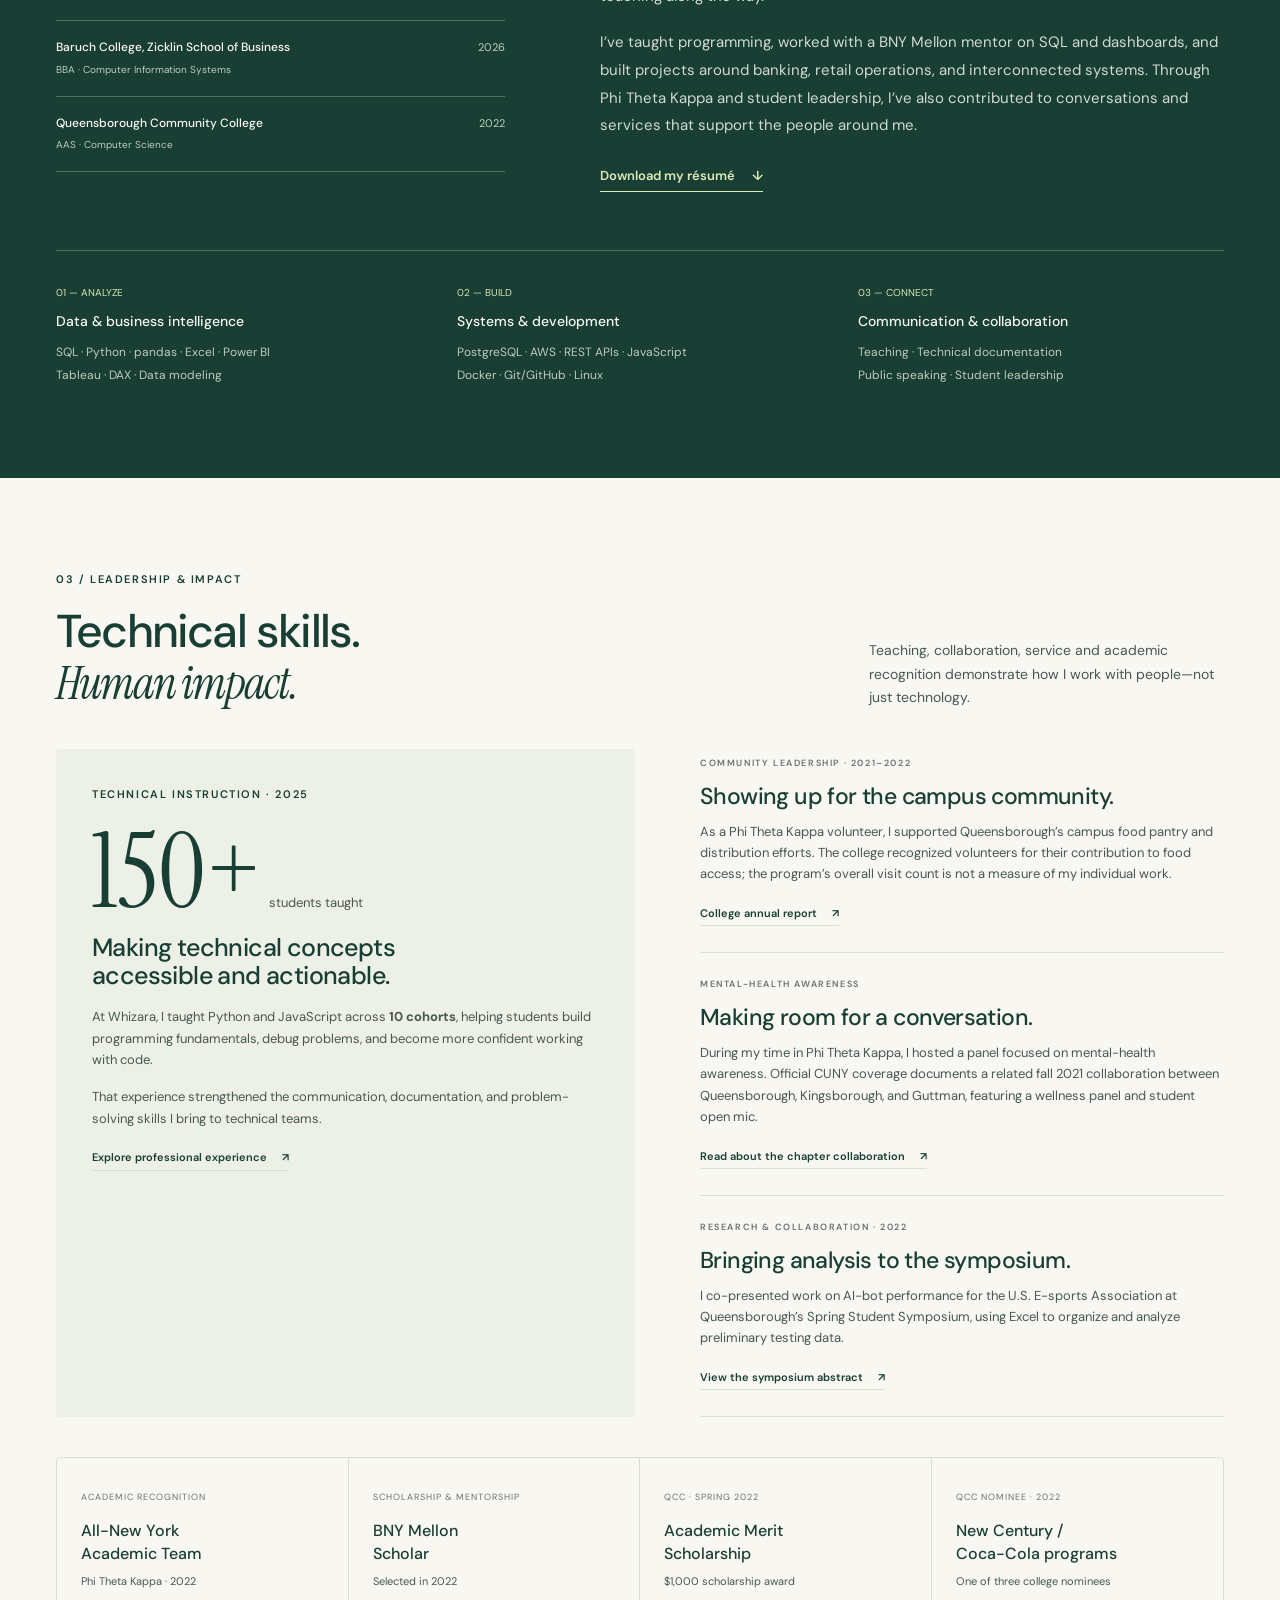
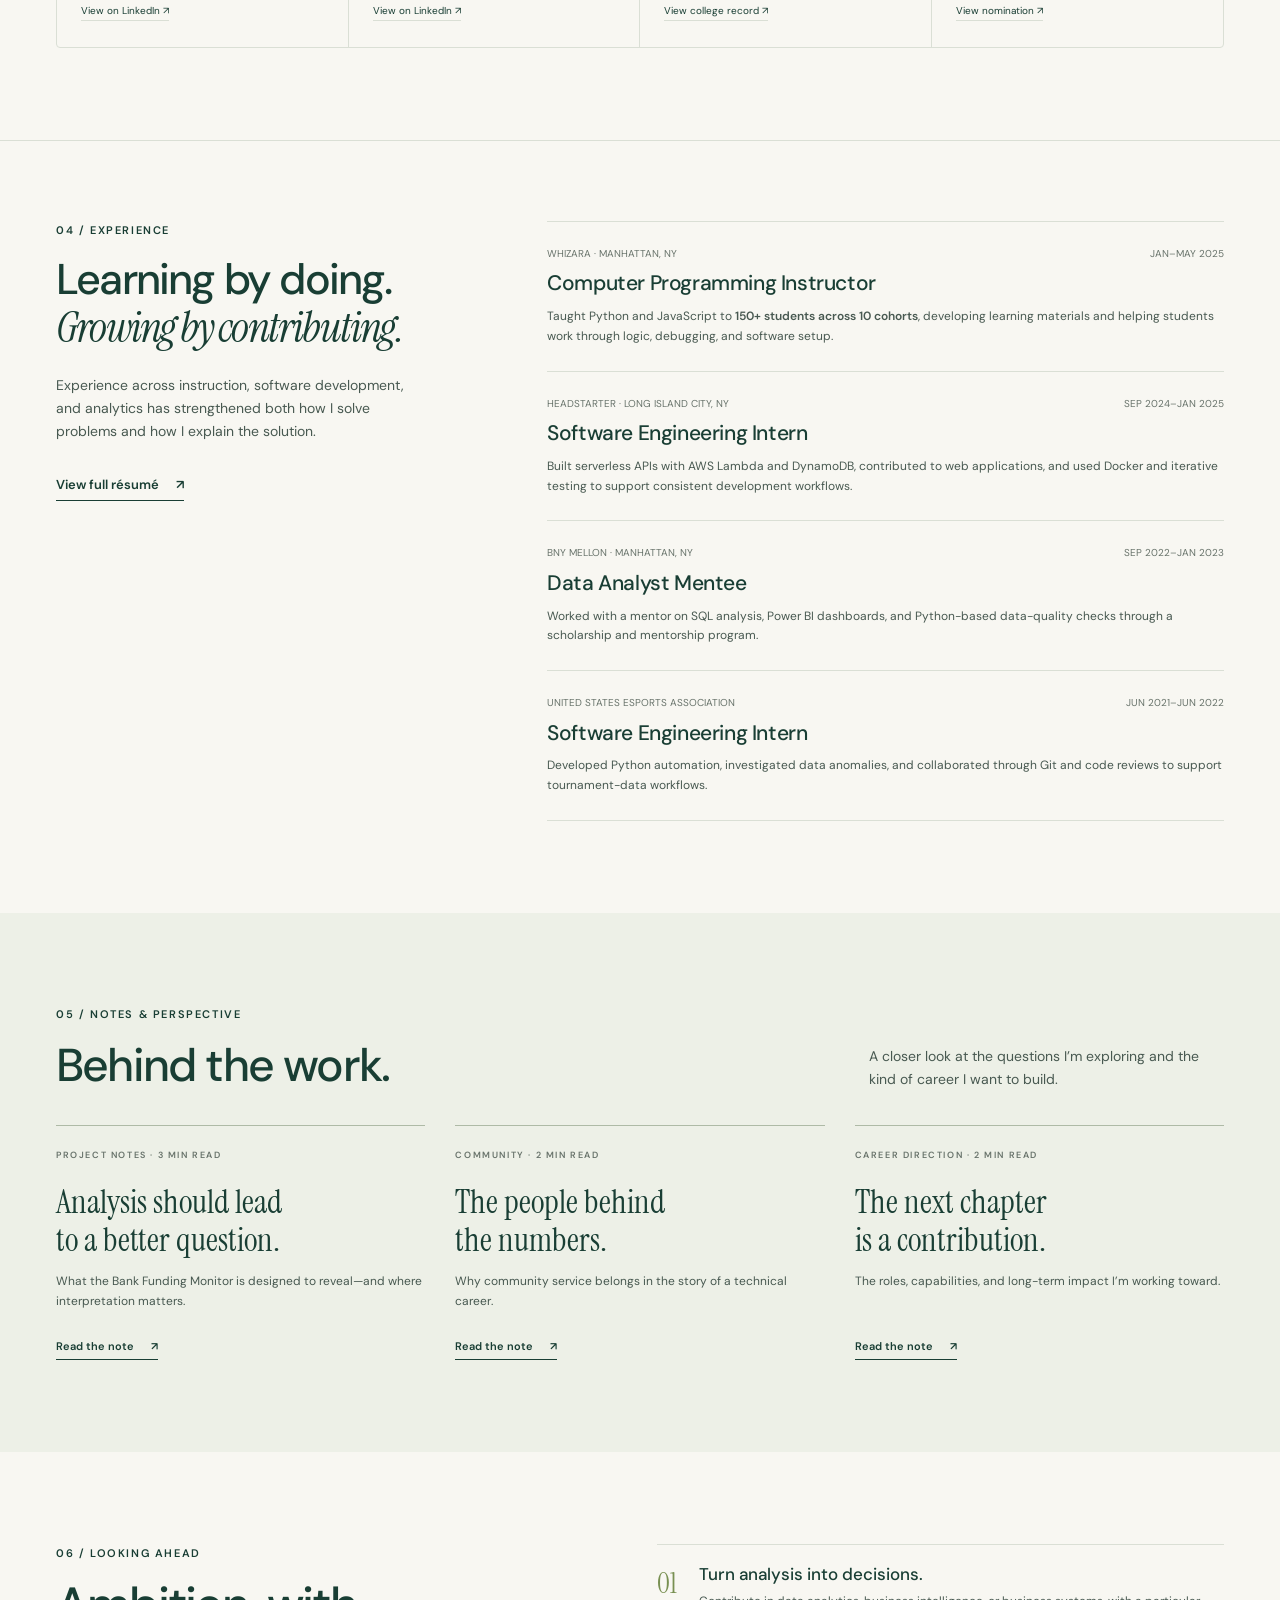
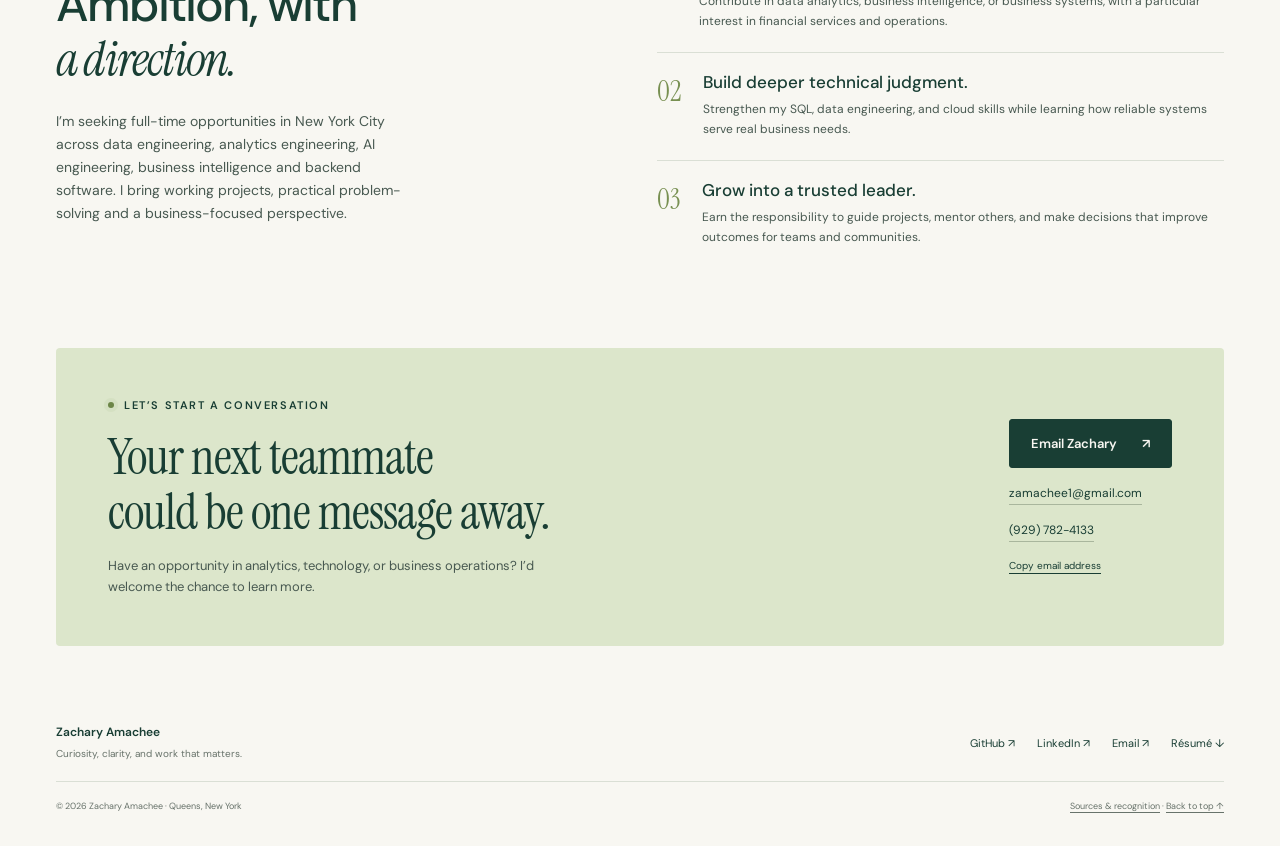
==== commit bd2339c1: "Replace misleading pantry traffic metric with job-relevant teaching outcomes" ====
--- a/index.html
+++ b/index.html
@@ -6,7 +6,7 @@
 <section class="hero"><div class="container"><div class="hero-grid"><div class="hero-copy"><div class="eyebrow"><span class="dot"></span>Based in New York · Open to opportunities</div><h1>I build systems that turn<br><em>complex data into decisions.</em></h1><p>I’m <strong>Zachary Amachee</strong>, a New York–based CIS graduate building practical products across data engineering, AI assurance and business intelligence. I design the pipeline, implement the logic and explain the business decision.</p><div class="actions"><a class="button" href="#work">Explore my work <span aria-hidden="true">↘</span></a><a class="text-link" href="/assets/Zachary-Amachee-Resume.pdf" target="_blank" rel="noopener">View résumé <span class="arrow" aria-hidden="true">↗</span></a></div><div class="hero-footnote">Python · SQL · FastAPI · PostgreSQL · Docker · Data modeling</div></div><div class="hero-showcase"><a class="feature-panel hero-proofline" href="/work/proofline.html"><div class="feature-top"><span>FEATURED BUILD · AI ASSURANCE</span><span>2026 / PROOFLINE</span></div><div class="proofline-showcase"><div class="proofline-signal"><span class="signal-dot"></span> CONTROL PLANE / INVOICE INTELLIGENCE</div><div class="proofline-big">500 <small>invoices reconciled</small></div><div class="proofline-track"><span style="width:79%"></span></div><div class="proofline-split"><span>395 matched</span><span>105 exceptions flagged</span></div><div class="proofline-grid"><div>ERP DATA<br><strong>Connect</strong></div><div>POLICY ENGINE<br><strong>Evaluate</strong></div><div>AUDIT TRAIL<br><strong>Explain</strong></div></div><p class="proofline-disclaimer">Reproducible results from synthetic test data.</p></div><div class="feature-bottom"><div><strong>Proofline</strong><small>AI decision assurance & financial reconciliation.</small></div><span class="round-arrow" aria-hidden="true">↗</span></div></a></div></div><div class="hero-bottom"><p>A foundation in<br>learning &amp; leadership</p><div class="credential"><span class="credential-symbol" aria-hidden="true">B.</span><span>Baruch College<small>BBA · Computer Information Systems</small></span></div><div class="credential"><span class="credential-symbol" aria-hidden="true">Φ</span><span>All-New York Academic Team<small>Phi Theta Kappa · 2022</small></span></div><div class="credential"><span class="credential-symbol" aria-hidden="true">150+</span><span>Students taught<small>Python &amp; JavaScript · Whizara</small></span></div></div></div></section>
 <section class="section work" id="work"><div class="container"><div class="section-head"><div><div class="eyebrow">01 / Selected work</div><h2>Built to solve problems.<br><em>Designed to be inspected.</em></h2></div><p class="section-intro">From live maritime data infrastructure to AI financial controls: working systems, transparent assumptions, source code and measurable outputs.</p></div><div class="filter-bar" role="group" aria-label="Filter projects"><button class="filter" data-filter="all" aria-pressed="true">All work</button><button class="filter" data-filter="analytics" aria-pressed="false">Analytics</button><button class="filter" data-filter="modeling" aria-pressed="false">Modeling</button><button class="filter" data-filter="engineering" aria-pressed="false">Engineering / AI</button><span class="filter-count" aria-live="polite">06 projects</span></div><div class="project-grid"><article class="project-card project-card-featured" data-category="engineering"><a class="project-image proofline-art" href="/work/proofline.html" aria-label="Explore Proofline"><span class="project-number">01 / FEATURED BUILD</span><div class="proofline-art-inner"><span class="proofline-art-kicker">PROOFLINE / DECISION ASSURANCE</span><strong>Trust the evidence.<br>Then act.</strong><div class="proofline-art-steps"><span>01 INGEST</span><span>02 RECONCILE</span><span>03 VERIFY</span><span>04 REVIEW</span></div><div class="proofline-art-metrics"><div><b>500</b><small>Test invoices</small></div><div><b>21%</b><small>Exception rate</small></div></div></div></a><div class="card-meta"><span class="tag">Python / FastAPI</span><span class="tag">ERP integrations</span><span class="tag">Security</span></div><h3><a href="/work/proofline.html">Proofline <span class="arrow" aria-hidden="true">↗</span></a></h3><p>End-to-end accounts-payable intelligence: reconcile invoices, evaluate evidence, verify signed documents and surface financial exceptions.</p><div class="card-detail"><span>500 synthetic invoices · 19 passing tests</span><a href="/work/proofline.html">Explore case study →</a></div></article><article class="project-card" data-category="analytics"><a class="project-image bank" href="/work/bank-funding-monitor.html" aria-label="Explore Bank Funding Monitor"><span class="project-number">01 / SELECTED WORK</span><img src="/assets/bank-dashboard.png" alt="Bank Funding Monitor companion dashboard showing deposit changes and the bank review queue." loading="lazy" width="1000" height="700"></a><div class="card-meta"><span class="tag">Python</span><span class="tag">SQL</span><span class="tag">Tableau</span></div><h3><a href="/work/bank-funding-monitor.html">Bank Funding Monitor <span class="arrow" aria-hidden="true">↗</span></a></h3><p>An FDIC data pipeline that turns quarterly bank records into an explainable funding review queue.</p><div class="card-detail"><span>Public FDIC data · 15 quarters</span><a href="/work/bank-funding-monitor.html">View case study →</a></div></article><article class="project-card" data-category="analytics"><a class="project-image retail" href="/work/retail-operations.html" aria-label="Explore Retail Operations Analytics"><span class="project-number">02 / SELECTED WORK</span><img src="/assets/retail-dashboard.png" alt="Actual Retail Operations Analytics executive dashboard, based on synthetic retail data." loading="lazy" width="1000" height="700"></a><div class="card-meta"><span class="tag">PostgreSQL</span><span class="tag">Python</span><span class="tag">Excel</span></div><h3><a href="/work/retail-operations.html">Retail Operations Analytics <span class="arrow" aria-hidden="true">↗</span></a></h3><p>A connected view of sales, inventory, customers, and supplier performance for a model multi-store retailer.</p><div class="card-detail"><span>Synthetic data · SQL + BI</span><a href="/work/retail-operations.html">View case study →</a></div></article><article class="project-card" data-category="analytics"><a class="project-image bank" href="/work/nyc-job-market.html" aria-label="Explore NYC Job Market Analytics"><span class="project-number">03 / SELECTED WORK</span><div class="nyc-art" role="img" aria-label="NYC Job Market Analytics: workbook topics include skills, salaries, employers, and boroughs."><div class="nyc-main"><span>Market intelligence</span><b>NYC</b><small>One city.<br>Many possibilities.</small></div><div class="nyc-topics"><small>Inside the workbook</small><span>Skills <b>↗</b></span><span>Salaries <b>↗</b></span><span>Employers <b>↗</b></span><span>Boroughs <b>↗</b></span></div></div></a><div class="card-meta"><span class="tag">Excel</span><span class="tag">VBA</span><span class="tag">Business intelligence</span></div><h3><a href="/work/nyc-job-market.html">NYC Job Market Analytics <span class="arrow" aria-hidden="true">↗</span></a></h3><p>An Excel reporting workbook exploring compensation, skill demand, employers, and opportunity fit.</p><div class="card-detail"><span>Portfolio workbook · Executive reporting</span><a href="/work/nyc-job-market.html">View case study →</a></div></article><article class="project-card" data-category="modeling"><a class="project-image crisis" href="/work/global-crisis-simulator.html" aria-label="Explore Global Crisis Simulator"><span class="project-number">04 / SELECTED WORK</span><img src="/assets/crisis-network.png" alt="Sample trade-style dependency network from the Global Crisis Simulator repository." loading="lazy" width="1000" height="700"></a><div class="card-meta"><span class="tag">Python</span><span class="tag">NetworkX</span><span class="tag">Simulation</span></div><h3><a href="/work/global-crisis-simulator.html">Global Crisis Simulator <span class="arrow" aria-hidden="true">↗</span></a></h3><p>A network simulation exploring how local disruptions can spread through interconnected systems.</p><div class="card-detail"><span>Stylized network · Scenario exploration</span><a href="/work/global-crisis-simulator.html">View case study →</a></div></article><article class="project-card" data-category="engineering"><a class="project-image crisis" href="/work/meridian.html" aria-label="Explore Meridian Maritime Intelligence"><span class="project-number">05 / SELECTED WORK</span><img src="/assets/meridian-map.svg" alt="Meridian globe illustration with major maritime passage reference points." loading="lazy" width="1200" height="800"></a><div class="card-meta"><span class="tag">Python / asyncio</span><span class="tag">PostgreSQL</span><span class="tag">Geospatial data</span></div><h3><a href="/work/meridian.html">Meridian <span class="arrow" aria-hidden="true">↗</span></a></h3><p>A maritime data product that records observed ship movements, follows chokepoint traffic, and makes uncertainty visible.</p><div class="card-detail"><span>Live regional AIS · 28 passage references</span><a href="/work/meridian.html">View case study →</a></div></article></div><div class="actions"><a class="text-link" href="https://github.com/Zachetc" target="_blank" rel="noopener noreferrer">Explore more on GitHub <span class="arrow" aria-hidden="true">↗</span></a></div></div></section>
 <section class="section about" id="about"><div class="container"><div class="about-grid"><div><div class="eyebrow">02 / A little about me</div><h2>Engineering depth.<br><em>Business perspective.</em></h2><div class="education"><div class="education-row"><div><strong>Baruch College, Zicklin School of Business</strong><small>BBA · Computer Information Systems</small></div><span>2026</span></div><div class="education-row"><div><strong>Queensborough Community College</strong><small>AAS · Computer Science</small></div><span>2022</span></div></div></div><div><p class="about-lead">The thread through my work is simple: make complex things easier to understand—and useful to someone else.</p><p>My path has taken me from computer science at Queensborough to information systems at Baruch, with experiences in software development, data analysis, and teaching along the way.</p><p>I’ve taught programming, worked with a BNY Mellon mentor on SQL and dashboards, and built projects around banking, retail operations, and interconnected systems. Through Phi Theta Kappa and student leadership, I’ve also contributed to conversations and services that support the people around me.</p><a class="text-link" href="/assets/Zachary-Amachee-Resume.pdf" download>Download my résumé <span aria-hidden="true">↓</span></a></div></div><div class="skills"><div><span class="skill-label">01 — ANALYZE</span><h3>Data &amp; business intelligence</h3><p>SQL · Python · pandas · Excel · Power BI<br>Tableau · DAX · Data modeling</p></div><div><span class="skill-label">02 — BUILD</span><h3>Systems &amp; development</h3><p>PostgreSQL · AWS · REST APIs · JavaScript<br>Docker · Git/GitHub · Linux</p></div><div><span class="skill-label">03 — CONNECT</span><h3>Communication &amp; collaboration</h3><p>Teaching · Technical documentation<br>Public speaking · Student leadership</p></div></div></div></section>
-<section class="section" id="impact"><div class="container"><div class="section-head"><div><div class="eyebrow">03 / Beyond the screen</div><h2>Good work starts<br><em>with showing up.</em></h2></div><p class="section-intro">Community service, student advocacy, and academic recognition are part of my story, alongside the technical work.</p></div><div class="impact-top"><article class="impact-feature"><div class="eyebrow">Community service · 2021–2022</div><div class="big-number">913<span>pantry visits</span></div><h3>Part of a collective effort<br>to support food access.</h3><p>Queensborough’s Food Insecurity Committee recognized me among the Phi Theta Kappa volunteers who supported its campus pantry and distribution events.</p><p>The pantry reported 913 visits across 2021–2022—a result of the broader campus team’s work.</p><a class="source-link" href="https://www.qcc.cuny.edu/governance/academicSenate/cfi/reports/Annual-report-2021-2022.html" target="_blank" rel="noopener noreferrer">Read the college’s annual report <span class="arrow" aria-hidden="true">↗</span></a></article><div class="impact-stories"><article class="impact-story"><div class="eyebrow">Mental-health awareness</div><h3>Making room for a conversation.</h3><p>During my time in Phi Theta Kappa, I hosted a panel focused on mental-health awareness. Official CUNY coverage documents a related fall 2021 collaboration between Queensborough, Kingsborough, and Guttman, featuring a wellness panel and student open mic.</p><a class="source-link" href="https://guttman.cuny.edu/2022/06/23/guttmans-chapter-of-ptk-achieves-5-star-status-and-wins-multiple-awards/" target="_blank" rel="noopener noreferrer">Read about the chapter collaboration <span class="arrow" aria-hidden="true">↗</span></a></article><article class="impact-story"><div class="eyebrow">Research &amp; collaboration · 2022</div><h3>Bringing analysis to the symposium.</h3><p>I co-presented work on AI-bot performance for the U.S. E-sports Association at Queensborough’s Spring Student Symposium, using Excel to organize and analyze preliminary testing data.</p><a class="source-link" href="https://www.qcc.cuny.edu/ur/StudentSymposiumAbstracts.html" target="_blank" rel="noopener noreferrer">View the symposium abstract <span class="arrow" aria-hidden="true">↗</span></a></article></div></div><div class="honors"><article class="honor"><small>Academic recognition</small><h3>All-New York<br>Academic Team</h3><p>Phi Theta Kappa · 2022</p><a class="" href="https://www.linkedin.com/in/zacharyamachee/" target="_blank" rel="noopener noreferrer">View on LinkedIn <span class="arrow" aria-hidden="true">↗</span></a></article><article class="honor"><small>Scholarship &amp; mentorship</small><h3>BNY Mellon<br>Scholar</h3><p>Selected in 2022</p><a class="" href="https://www.linkedin.com/in/zacharyamachee/" target="_blank" rel="noopener noreferrer">View on LinkedIn <span class="arrow" aria-hidden="true">↗</span></a></article><article class="honor"><small>QCC · Spring 2022</small><h3>Academic Merit<br>Scholarship</h3><p>$1,000 scholarship award</p><a class="" href="https://www.qcc.cuny.edu/governance/academicSenate/awards/reports/annual-report-2021-22.html" target="_blank" rel="noopener noreferrer">View college record <span class="arrow" aria-hidden="true">↗</span></a></article><article class="honor"><small>QCC nominee · 2022</small><h3>New Century /<br>Coca-Cola programs</h3><p>One of three college nominees</p><a class="" href="https://www.qcc.cuny.edu/governance/academicSenate/sc/president-reports/February-2022.html" target="_blank" rel="noopener noreferrer">View nomination <span class="arrow" aria-hidden="true">↗</span></a></article></div></div></section>
+<section class="section" id="impact"><div class="container"><div class="section-head"><div><div class="eyebrow">03 / Leadership &amp; impact</div><h2>Technical skills.<br><em>Human impact.</em></h2></div><p class="section-intro">Teaching, collaboration, service and academic recognition demonstrate how I work with people—not just technology.</p></div><div class="impact-top"><article class="impact-feature"><div class="eyebrow">Technical instruction · 2025</div><div class="big-number">150+<span>students taught</span></div><h3>Making technical concepts<br>accessible and actionable.</h3><p>At Whizara, I taught Python and JavaScript across <strong>10 cohorts</strong>, helping students build programming fundamentals, debug problems, and become more confident working with code.</p><p>That experience strengthened the communication, documentation, and problem-solving skills I bring to technical teams.</p><a class="source-link" href="#experience">Explore professional experience <span class="arrow" aria-hidden="true">↗</span></a></article><div class="impact-stories"><article class="impact-story"><div class="eyebrow">Community leadership · 2021–2022</div><h3>Showing up for the campus community.</h3><p>As a Phi Theta Kappa volunteer, I supported Queensborough’s campus food pantry and distribution efforts. The college recognized volunteers for their contribution to food access; the program’s overall visit count is not a measure of my individual work.</p><a class="source-link" href="https://www.qcc.cuny.edu/governance/academicSenate/cfi/reports/Annual-report-2021-2022.html" target="_blank" rel="noopener noreferrer">College annual report <span class="arrow" aria-hidden="true">↗</span></a></article><article class="impact-story"><div class="eyebrow">Mental-health awareness</div><h3>Making room for a conversation.</h3><p>During my time in Phi Theta Kappa, I hosted a panel focused on mental-health awareness. Official CUNY coverage documents a related fall 2021 collaboration between Queensborough, Kingsborough, and Guttman, featuring a wellness panel and student open mic.</p><a class="source-link" href="https://guttman.cuny.edu/2022/06/23/guttmans-chapter-of-ptk-achieves-5-star-status-and-wins-multiple-awards/" target="_blank" rel="noopener noreferrer">Read about the chapter collaboration <span class="arrow" aria-hidden="true">↗</span></a></article><article class="impact-story"><div class="eyebrow">Research &amp; collaboration · 2022</div><h3>Bringing analysis to the symposium.</h3><p>I co-presented work on AI-bot performance for the U.S. E-sports Association at Queensborough’s Spring Student Symposium, using Excel to organize and analyze preliminary testing data.</p><a class="source-link" href="https://www.qcc.cuny.edu/ur/StudentSymposiumAbstracts.html" target="_blank" rel="noopener noreferrer">View the symposium abstract <span class="arrow" aria-hidden="true">↗</span></a></article></div></div><div class="honors"><article class="honor"><small>Academic recognition</small><h3>All-New York<br>Academic Team</h3><p>Phi Theta Kappa · 2022</p><a class="" href="https://www.linkedin.com/in/zacharyamachee/" target="_blank" rel="noopener noreferrer">View on LinkedIn <span class="arrow" aria-hidden="true">↗</span></a></article><article class="honor"><small>Scholarship &amp; mentorship</small><h3>BNY Mellon<br>Scholar</h3><p>Selected in 2022</p><a class="" href="https://www.linkedin.com/in/zacharyamachee/" target="_blank" rel="noopener noreferrer">View on LinkedIn <span class="arrow" aria-hidden="true">↗</span></a></article><article class="honor"><small>QCC · Spring 2022</small><h3>Academic Merit<br>Scholarship</h3><p>$1,000 scholarship award</p><a class="" href="https://www.qcc.cuny.edu/governance/academicSenate/awards/reports/annual-report-2021-22.html" target="_blank" rel="noopener noreferrer">View college record <span class="arrow" aria-hidden="true">↗</span></a></article><article class="honor"><small>QCC nominee · 2022</small><h3>New Century /<br>Coca-Cola programs</h3><p>One of three college nominees</p><a class="" href="https://www.qcc.cuny.edu/governance/academicSenate/sc/president-reports/February-2022.html" target="_blank" rel="noopener noreferrer">View nomination <span class="arrow" aria-hidden="true">↗</span></a></article></div></div></section>
 <section class="section experience" id="experience"><div class="container experience-grid"><div><div class="eyebrow">04 / Experience</div><h2>Learning by doing.<br><em>Growing by contributing.</em></h2><p class="section-intro">Experience across instruction, software development, and analytics has strengthened both how I solve problems and how I explain the solution.</p><div class="actions"><a class="text-link" href="/assets/Zachary-Amachee-Resume.pdf" target="_blank" rel="noopener">View full résumé <span class="arrow" aria-hidden="true">↗</span></a></div></div><div class="experience-list"><article class="experience-row"><div class="experience-meta"><span>WHIZARA · MANHATTAN, NY</span><span>JAN–MAY 2025</span></div><h3>Computer Programming Instructor</h3><p>Taught Python and JavaScript to <strong>150+ students across 10 cohorts</strong>, developing learning materials and helping students work through logic, debugging, and software setup.</p></article><article class="experience-row"><div class="experience-meta"><span>HEADSTARTER · LONG ISLAND CITY, NY</span><span>SEP 2024–JAN 2025</span></div><h3>Software Engineering Intern</h3><p>Built serverless APIs with AWS Lambda and DynamoDB, contributed to web applications, and used Docker and iterative testing to support consistent development workflows.</p></article><article class="experience-row"><div class="experience-meta"><span>BNY MELLON · MANHATTAN, NY</span><span>SEP 2022–JAN 2023</span></div><h3>Data Analyst Mentee</h3><p>Worked with a mentor on SQL analysis, Power BI dashboards, and Python-based data-quality checks through a scholarship and mentorship program.</p></article><article class="experience-row"><div class="experience-meta"><span>UNITED STATES ESPORTS ASSOCIATION</span><span>JUN 2021–JUN 2022</span></div><h3>Software Engineering Intern</h3><p>Developed Python automation, investigated data anomalies, and collaborated through Git and code reviews to support tournament-data workflows.</p></article></div></div></section>
 <section class="section notes" id="notes"><div class="container"><div class="section-head"><div><div class="eyebrow">05 / Notes &amp; perspective</div><h2>Behind the work.</h2></div><p class="section-intro">A closer look at the questions I’m exploring and the kind of career I want to build.</p></div><div class="notes-grid"><article class="note-card"><div class="eyebrow">Project notes · 3 min read</div><h3>Analysis should lead<br>to a better question.</h3><p>What the Bank Funding Monitor is designed to reveal—and where interpretation matters.</p><a class="text-link" href="/notes/better-questions.html">Read the note <span class="arrow" aria-hidden="true">↗</span></a></article><article class="note-card"><div class="eyebrow">Community · 2 min read</div><h3>The people behind<br>the numbers.</h3><p>Why community service belongs in the story of a technical career.</p><a class="text-link" href="/notes/people-behind-the-numbers.html">Read the note <span class="arrow" aria-hidden="true">↗</span></a></article><article class="note-card"><div class="eyebrow">Career direction · 2 min read</div><h3>The next chapter<br>is a contribution.</h3><p>The roles, capabilities, and long-term impact I’m working toward.</p><a class="text-link" href="/notes/the-next-chapter.html">Read the note <span class="arrow" aria-hidden="true">↗</span></a></article></div></div></section>
 <section class="section next"><div class="container next-grid"><div><div class="eyebrow">06 / Looking ahead</div><h2>Ambition, with<br><em>a direction.</em></h2><p class="section-intro" style="margin-top:23px">I’m seeking full-time opportunities in New York City across data engineering, analytics engineering, AI engineering, business intelligence and backend software. I bring working projects, practical problem-solving and a business-focused perspective.</p></div><div><article class="goal"><span>01</span><div><h3>Turn analysis into decisions.</h3><p>Contribute in data analytics, business intelligence, or business systems, with a particular interest in financial services and operations.</p></div></article><article class="goal"><span>02</span><div><h3>Build deeper technical judgment.</h3><p>Strengthen my SQL, data engineering, and cloud skills while learning how reliable systems serve real business needs.</p></div></article><article class="goal"><span>03</span><div><h3>Grow into a trusted leader.</h3><p>Earn the responsibility to guide projects, mentor others, and make decisions that improve outcomes for teams and communities.</p></div></article></div></div></section>
--- a/styles.css
+++ b/styles.css
@@ -11,3 +11,6 @@
 @media(max-width:800px){.hero h1{font-size:clamp(52px,8.4vw,67px)}}
 @media(max-width:540px){.hero h1{font-size:clamp(36px,10vw,52px);letter-spacing:-2px}}
 @media(prefers-reduced-motion:reduce){html{scroll-behavior:auto}*,*:before,*:after{transition:none!important;animation:none!important}}
+
+/* 2026 career-focused portfolio refresh */
+.hero-proofline{background:#102b28;color:#f6f6e9;overflow:hidden}.hero-proofline .feature-top,.hero-proofline .feature-bottom{color:#f4f7ec}.hero-proofline .feature-bottom small{color:#b5cfc3}.proofline-showcase{padding:30px 27px 26px;background:radial-gradient(ellipse at 85% 5%,rgba(145,201,152,.2),transparent 55%),#102b28;min-height:290px}.proofline-signal{font-size:10px;letter-spacing:.16em;color:#c6ddcd}.signal-dot{display:inline-block;width:8px;height:8px;border-radius:50%;background:#a4dfaa;margin-right:7px;box-shadow:0 0 15px #a4dfaa}.proofline-big{font-size:clamp(60px,8vw,100px);line-height:1.25;font-weight:600;letter-spacing:-.08em;margin-top:12px}.proofline-big small{font-size:13px;letter-spacing:0;font-weight:400;color:#c6ddcd;margin-left:12px}.proofline-track{height:9px;border-radius:20px;background:#3b5950;overflow:hidden}.proofline-track span{display:block;background:#a5d8a8;height:100%}.proofline-split{display:flex;justify-content:space-between;font-size:12px;color:#c5dfce;margin-top:9px}.proofline-grid{display:grid;grid-template-columns:repeat(3,1fr);gap:8px;margin-top:26px}.proofline-grid div{border:1px solid #436358;border-radius:7px;padding:12px 9px;color:#9fbaa9;font-size:9px;letter-spacing:.09em}.proofline-grid strong{display:block;color:#fff;font-size:15px;letter-spacing:0;margin-top:8px}.proofline-disclaimer{color:#a9c2b0;font-size:11px;margin-top:14px}.proofline-art{background:radial-gradient(circle at 90% 10%,#35615a,transparent 48%),#112e2d;color:#f2f8f0}.proofline-art-inner{padding:38px 30px 28px;min-height:260px;display:flex;flex-direction:column;justify-content:space-between}.proofline-art-kicker{color:#b8d3c2;font-size:10px;letter-spacing:.14em}.proofline-art-inner>strong{font-size:clamp(27px,3vw,40px);letter-spacing:-.05em;line-height:1.15}.proofline-art-steps{display:flex;flex-wrap:wrap;gap:8px}.proofline-art-steps span{font-size:9px;letter-spacing:.08em;border:1px solid #54796b;border-radius:5px;padding:7px}.proofline-art-metrics{display:flex;gap:35px}.proofline-art-metrics div{display:flex;flex-direction:column}.proofline-art-metrics b{font-size:25px}.proofline-art-metrics small{color:#c2d5c6}.project-card-featured{position:relative}.project-card-featured:before{content:'NEW';position:absolute;top:-11px;right:15px;z-index:2;background:#d8e7b7;color:#173a2e;font-size:10px;letter-spacing:.12em;font-weight:700;padding:6px 12px;border-radius:30px}.project-card[hidden]{display:none!important}.case-visual.proofline-case{background:#102b28;padding:40px 30px;color:white}.proofline-case .proofline-art-inner{max-width:850px;margin:auto;min-height:330px}.proofline-case .proofline-art-inner>strong{font-size:clamp(42px,6vw,78px)}@media(max-width:650px){.proofline-showcase{padding:20px 17px}.proofline-big small{display:block;margin-left:0;margin-top:5px}.proofline-grid{gap:4px}.proofline-grid div{padding:9px 6px}.proofline-grid strong{font-size:12px}.proofline-art-inner{padding:28px 18px}.proofline-art-steps span{font-size:8px}}
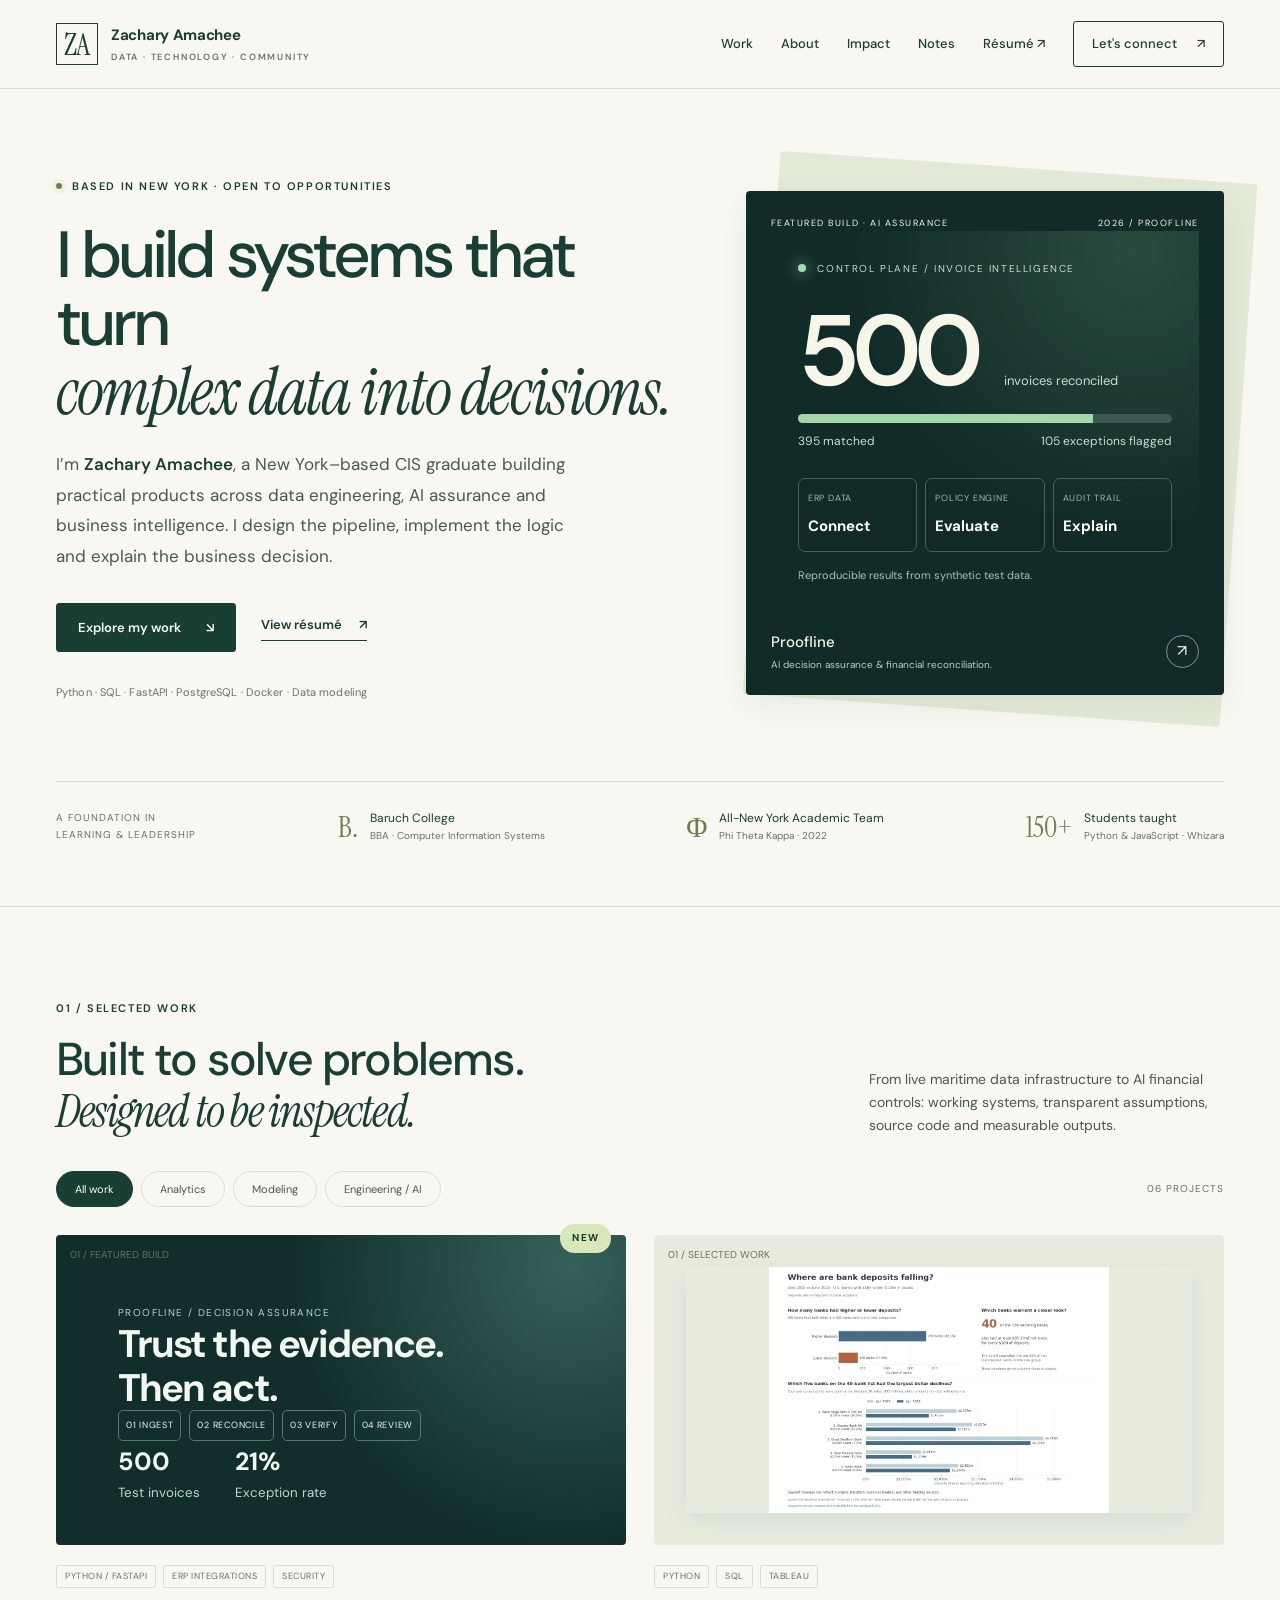
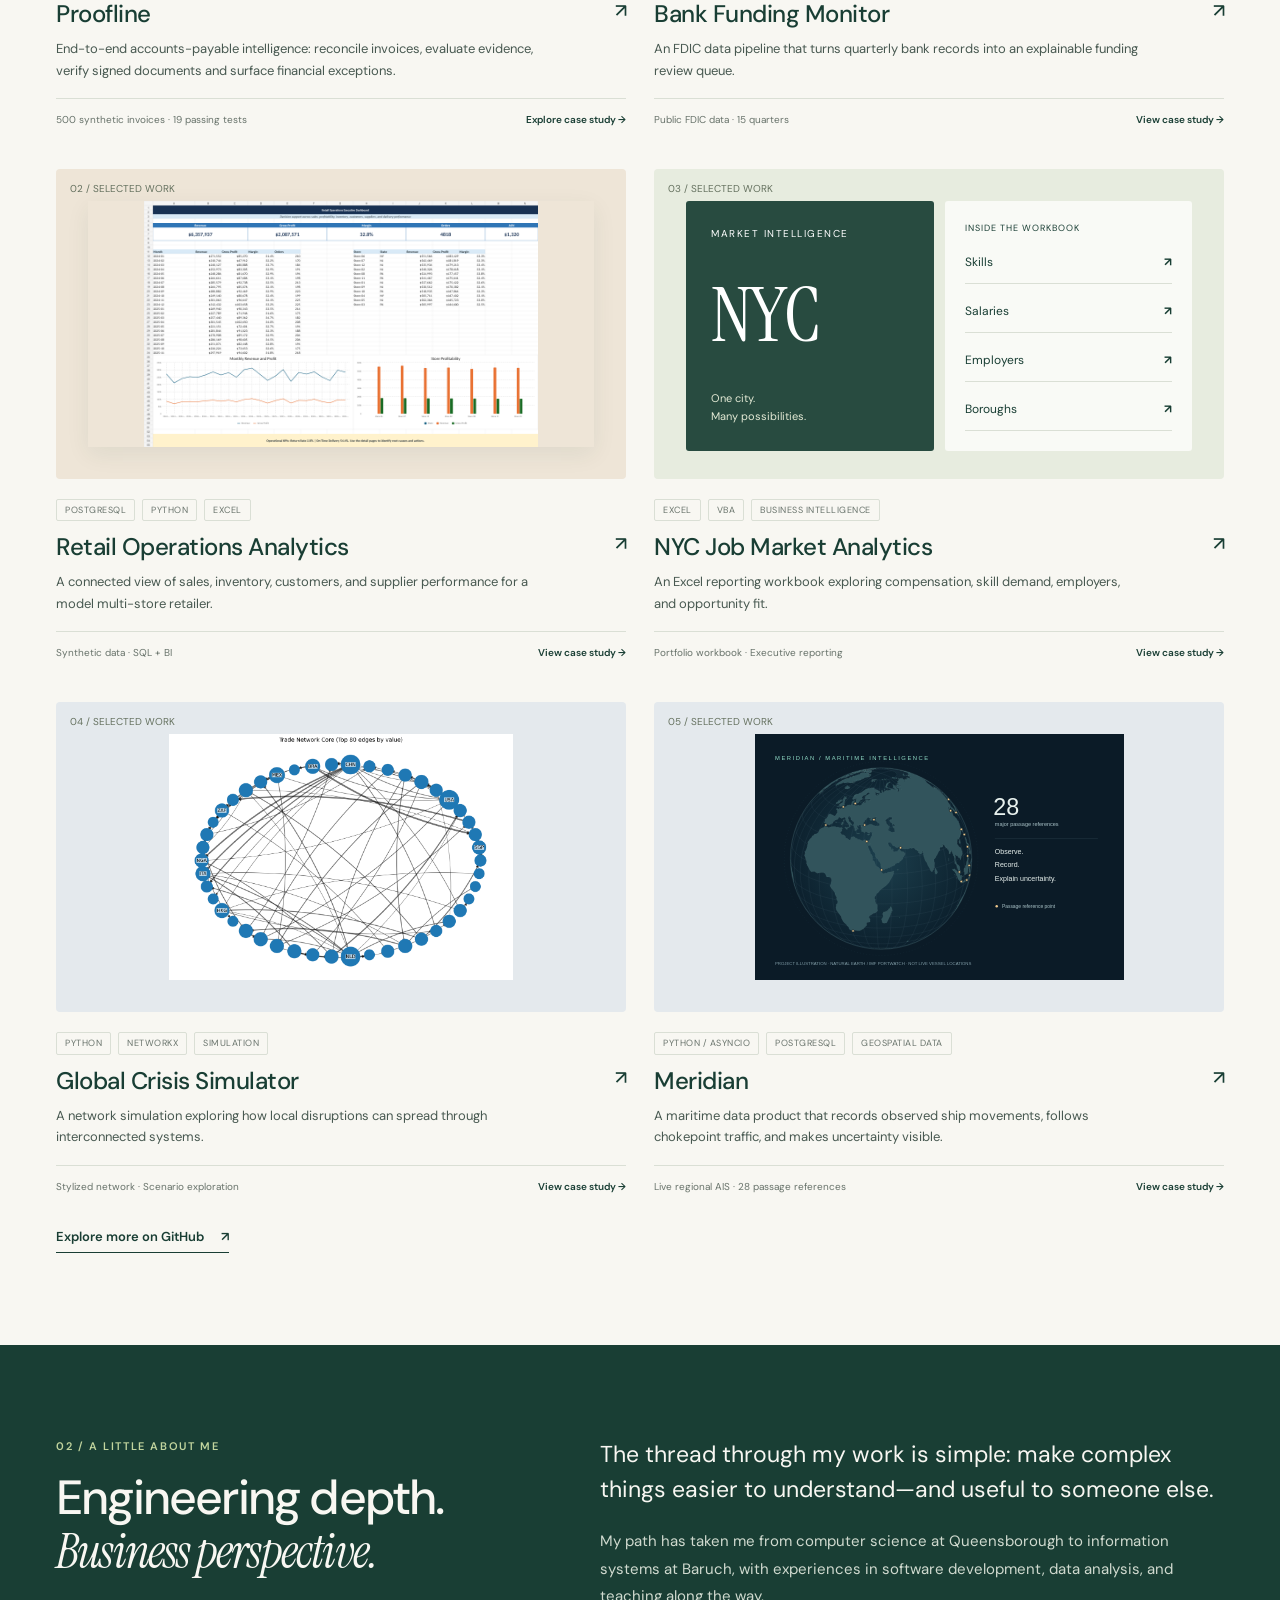
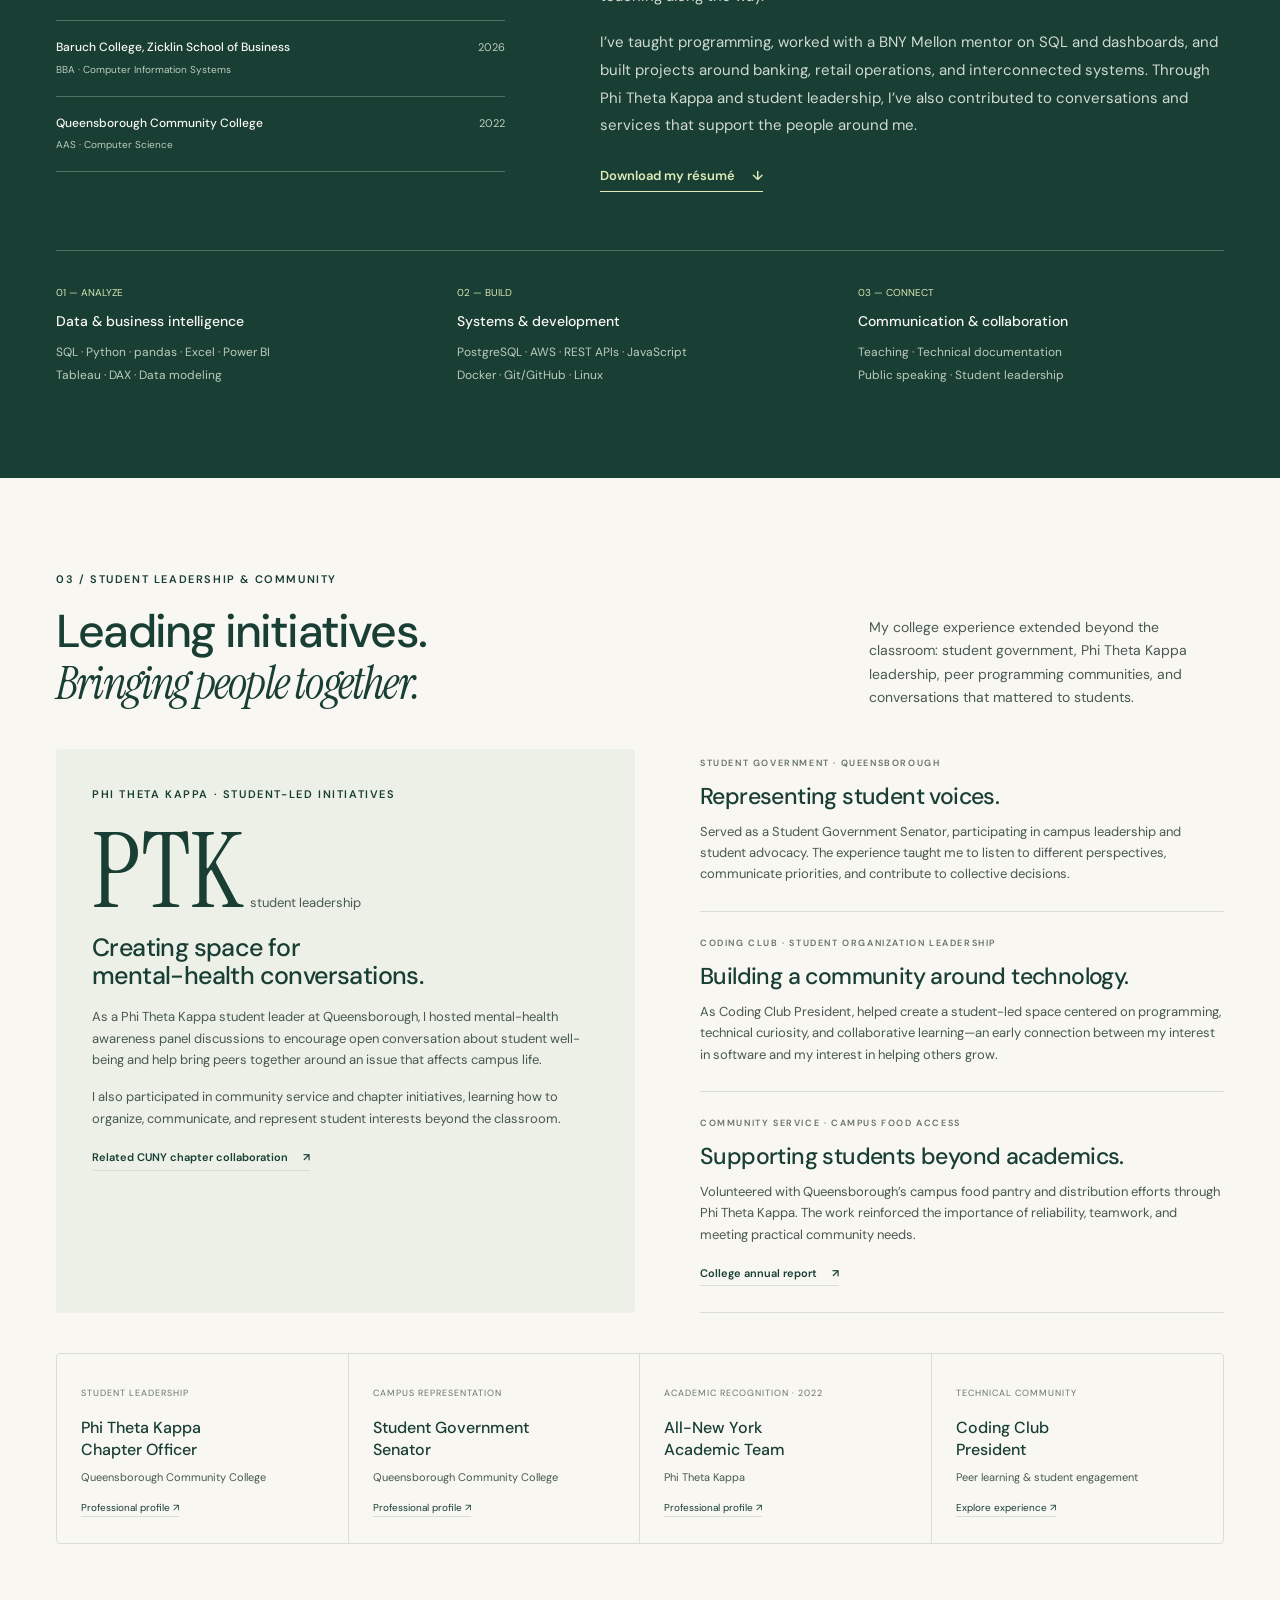
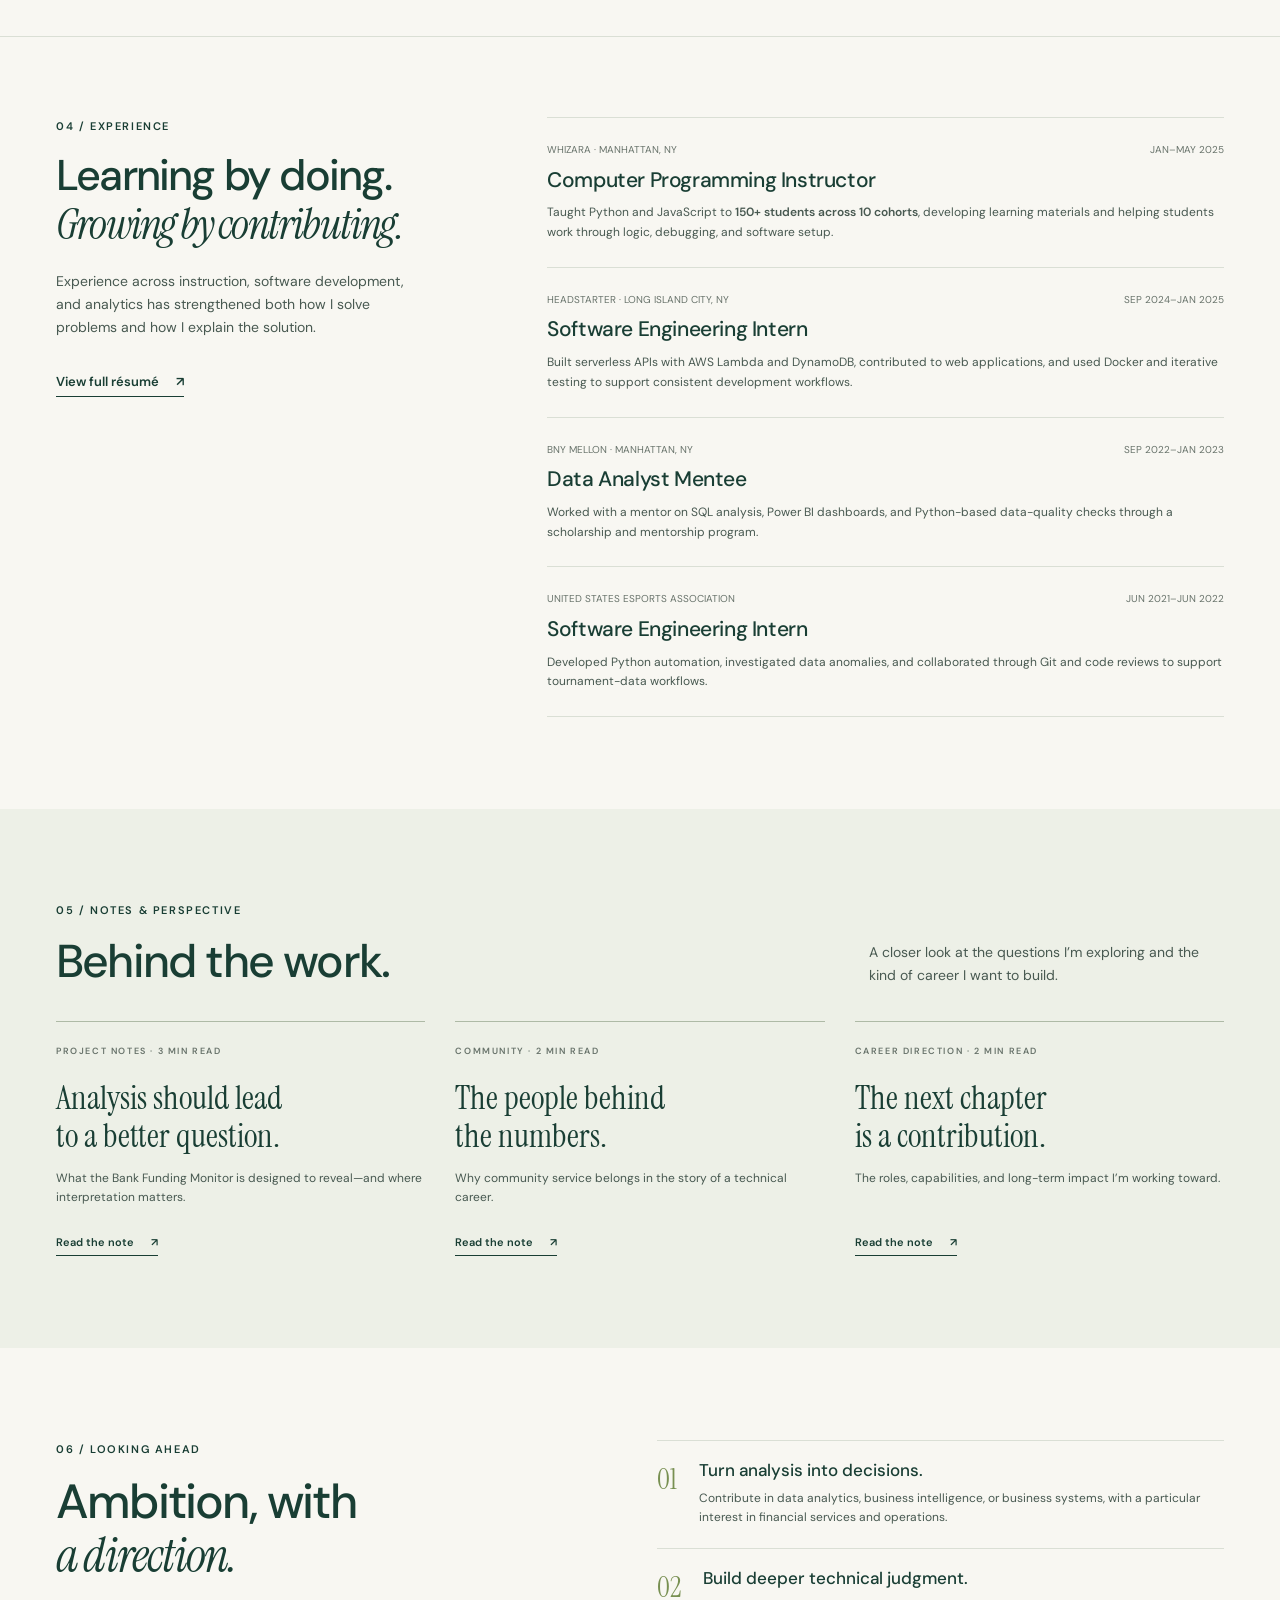
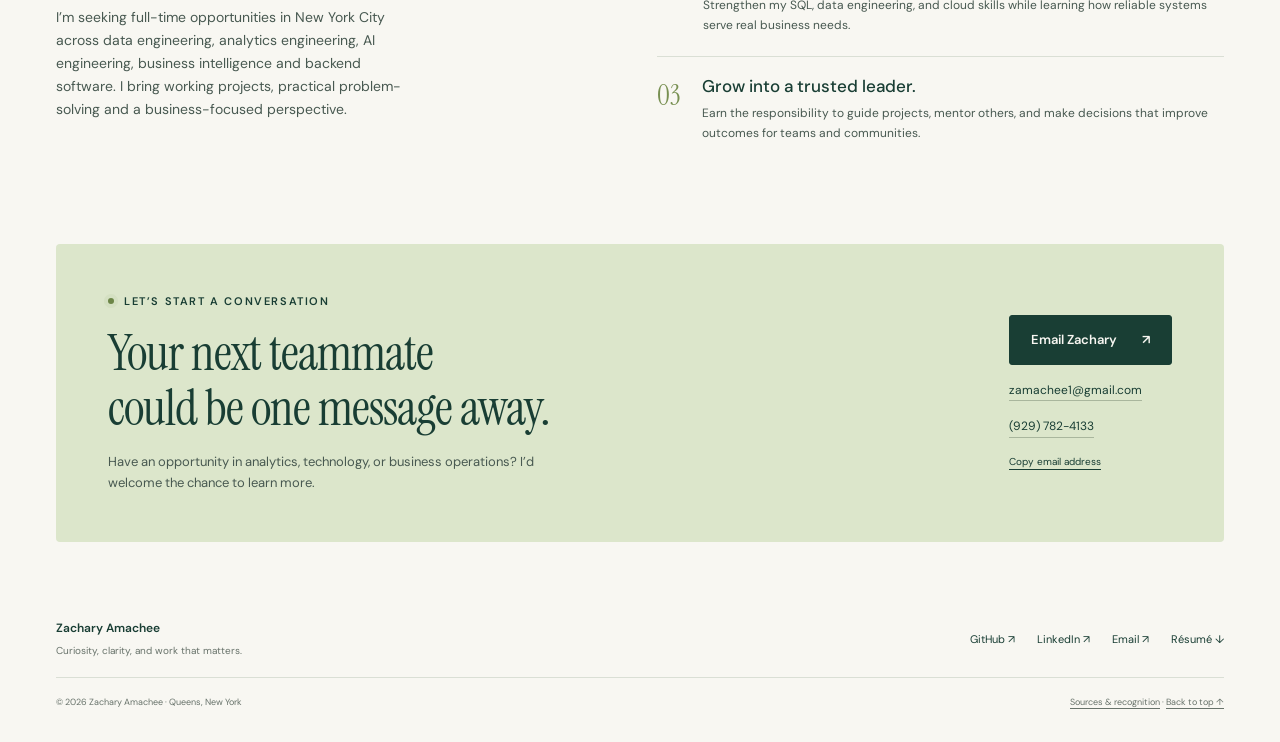
==== commit 283ac344: "Rebuild leadership section around student government, PTK panels and Coding Club" ====
--- a/index.html
+++ b/index.html
@@ -6,7 +6,7 @@
 <section class="hero"><div class="container"><div class="hero-grid"><div class="hero-copy"><div class="eyebrow"><span class="dot"></span>Based in New York · Open to opportunities</div><h1>I build systems that turn<br><em>complex data into decisions.</em></h1><p>I’m <strong>Zachary Amachee</strong>, a New York–based CIS graduate building practical products across data engineering, AI assurance and business intelligence. I design the pipeline, implement the logic and explain the business decision.</p><div class="actions"><a class="button" href="#work">Explore my work <span aria-hidden="true">↘</span></a><a class="text-link" href="/assets/Zachary-Amachee-Resume.pdf" target="_blank" rel="noopener">View résumé <span class="arrow" aria-hidden="true">↗</span></a></div><div class="hero-footnote">Python · SQL · FastAPI · PostgreSQL · Docker · Data modeling</div></div><div class="hero-showcase"><a class="feature-panel hero-proofline" href="/work/proofline.html"><div class="feature-top"><span>FEATURED BUILD · AI ASSURANCE</span><span>2026 / PROOFLINE</span></div><div class="proofline-showcase"><div class="proofline-signal"><span class="signal-dot"></span> CONTROL PLANE / INVOICE INTELLIGENCE</div><div class="proofline-big">500 <small>invoices reconciled</small></div><div class="proofline-track"><span style="width:79%"></span></div><div class="proofline-split"><span>395 matched</span><span>105 exceptions flagged</span></div><div class="proofline-grid"><div>ERP DATA<br><strong>Connect</strong></div><div>POLICY ENGINE<br><strong>Evaluate</strong></div><div>AUDIT TRAIL<br><strong>Explain</strong></div></div><p class="proofline-disclaimer">Reproducible results from synthetic test data.</p></div><div class="feature-bottom"><div><strong>Proofline</strong><small>AI decision assurance & financial reconciliation.</small></div><span class="round-arrow" aria-hidden="true">↗</span></div></a></div></div><div class="hero-bottom"><p>A foundation in<br>learning &amp; leadership</p><div class="credential"><span class="credential-symbol" aria-hidden="true">B.</span><span>Baruch College<small>BBA · Computer Information Systems</small></span></div><div class="credential"><span class="credential-symbol" aria-hidden="true">Φ</span><span>All-New York Academic Team<small>Phi Theta Kappa · 2022</small></span></div><div class="credential"><span class="credential-symbol" aria-hidden="true">150+</span><span>Students taught<small>Python &amp; JavaScript · Whizara</small></span></div></div></div></section>
 <section class="section work" id="work"><div class="container"><div class="section-head"><div><div class="eyebrow">01 / Selected work</div><h2>Built to solve problems.<br><em>Designed to be inspected.</em></h2></div><p class="section-intro">From live maritime data infrastructure to AI financial controls: working systems, transparent assumptions, source code and measurable outputs.</p></div><div class="filter-bar" role="group" aria-label="Filter projects"><button class="filter" data-filter="all" aria-pressed="true">All work</button><button class="filter" data-filter="analytics" aria-pressed="false">Analytics</button><button class="filter" data-filter="modeling" aria-pressed="false">Modeling</button><button class="filter" data-filter="engineering" aria-pressed="false">Engineering / AI</button><span class="filter-count" aria-live="polite">06 projects</span></div><div class="project-grid"><article class="project-card project-card-featured" data-category="engineering"><a class="project-image proofline-art" href="/work/proofline.html" aria-label="Explore Proofline"><span class="project-number">01 / FEATURED BUILD</span><div class="proofline-art-inner"><span class="proofline-art-kicker">PROOFLINE / DECISION ASSURANCE</span><strong>Trust the evidence.<br>Then act.</strong><div class="proofline-art-steps"><span>01 INGEST</span><span>02 RECONCILE</span><span>03 VERIFY</span><span>04 REVIEW</span></div><div class="proofline-art-metrics"><div><b>500</b><small>Test invoices</small></div><div><b>21%</b><small>Exception rate</small></div></div></div></a><div class="card-meta"><span class="tag">Python / FastAPI</span><span class="tag">ERP integrations</span><span class="tag">Security</span></div><h3><a href="/work/proofline.html">Proofline <span class="arrow" aria-hidden="true">↗</span></a></h3><p>End-to-end accounts-payable intelligence: reconcile invoices, evaluate evidence, verify signed documents and surface financial exceptions.</p><div class="card-detail"><span>500 synthetic invoices · 19 passing tests</span><a href="/work/proofline.html">Explore case study →</a></div></article><article class="project-card" data-category="analytics"><a class="project-image bank" href="/work/bank-funding-monitor.html" aria-label="Explore Bank Funding Monitor"><span class="project-number">01 / SELECTED WORK</span><img src="/assets/bank-dashboard.png" alt="Bank Funding Monitor companion dashboard showing deposit changes and the bank review queue." loading="lazy" width="1000" height="700"></a><div class="card-meta"><span class="tag">Python</span><span class="tag">SQL</span><span class="tag">Tableau</span></div><h3><a href="/work/bank-funding-monitor.html">Bank Funding Monitor <span class="arrow" aria-hidden="true">↗</span></a></h3><p>An FDIC data pipeline that turns quarterly bank records into an explainable funding review queue.</p><div class="card-detail"><span>Public FDIC data · 15 quarters</span><a href="/work/bank-funding-monitor.html">View case study →</a></div></article><article class="project-card" data-category="analytics"><a class="project-image retail" href="/work/retail-operations.html" aria-label="Explore Retail Operations Analytics"><span class="project-number">02 / SELECTED WORK</span><img src="/assets/retail-dashboard.png" alt="Actual Retail Operations Analytics executive dashboard, based on synthetic retail data." loading="lazy" width="1000" height="700"></a><div class="card-meta"><span class="tag">PostgreSQL</span><span class="tag">Python</span><span class="tag">Excel</span></div><h3><a href="/work/retail-operations.html">Retail Operations Analytics <span class="arrow" aria-hidden="true">↗</span></a></h3><p>A connected view of sales, inventory, customers, and supplier performance for a model multi-store retailer.</p><div class="card-detail"><span>Synthetic data · SQL + BI</span><a href="/work/retail-operations.html">View case study →</a></div></article><article class="project-card" data-category="analytics"><a class="project-image bank" href="/work/nyc-job-market.html" aria-label="Explore NYC Job Market Analytics"><span class="project-number">03 / SELECTED WORK</span><div class="nyc-art" role="img" aria-label="NYC Job Market Analytics: workbook topics include skills, salaries, employers, and boroughs."><div class="nyc-main"><span>Market intelligence</span><b>NYC</b><small>One city.<br>Many possibilities.</small></div><div class="nyc-topics"><small>Inside the workbook</small><span>Skills <b>↗</b></span><span>Salaries <b>↗</b></span><span>Employers <b>↗</b></span><span>Boroughs <b>↗</b></span></div></div></a><div class="card-meta"><span class="tag">Excel</span><span class="tag">VBA</span><span class="tag">Business intelligence</span></div><h3><a href="/work/nyc-job-market.html">NYC Job Market Analytics <span class="arrow" aria-hidden="true">↗</span></a></h3><p>An Excel reporting workbook exploring compensation, skill demand, employers, and opportunity fit.</p><div class="card-detail"><span>Portfolio workbook · Executive reporting</span><a href="/work/nyc-job-market.html">View case study →</a></div></article><article class="project-card" data-category="modeling"><a class="project-image crisis" href="/work/global-crisis-simulator.html" aria-label="Explore Global Crisis Simulator"><span class="project-number">04 / SELECTED WORK</span><img src="/assets/crisis-network.png" alt="Sample trade-style dependency network from the Global Crisis Simulator repository." loading="lazy" width="1000" height="700"></a><div class="card-meta"><span class="tag">Python</span><span class="tag">NetworkX</span><span class="tag">Simulation</span></div><h3><a href="/work/global-crisis-simulator.html">Global Crisis Simulator <span class="arrow" aria-hidden="true">↗</span></a></h3><p>A network simulation exploring how local disruptions can spread through interconnected systems.</p><div class="card-detail"><span>Stylized network · Scenario exploration</span><a href="/work/global-crisis-simulator.html">View case study →</a></div></article><article class="project-card" data-category="engineering"><a class="project-image crisis" href="/work/meridian.html" aria-label="Explore Meridian Maritime Intelligence"><span class="project-number">05 / SELECTED WORK</span><img src="/assets/meridian-map.svg" alt="Meridian globe illustration with major maritime passage reference points." loading="lazy" width="1200" height="800"></a><div class="card-meta"><span class="tag">Python / asyncio</span><span class="tag">PostgreSQL</span><span class="tag">Geospatial data</span></div><h3><a href="/work/meridian.html">Meridian <span class="arrow" aria-hidden="true">↗</span></a></h3><p>A maritime data product that records observed ship movements, follows chokepoint traffic, and makes uncertainty visible.</p><div class="card-detail"><span>Live regional AIS · 28 passage references</span><a href="/work/meridian.html">View case study →</a></div></article></div><div class="actions"><a class="text-link" href="https://github.com/Zachetc" target="_blank" rel="noopener noreferrer">Explore more on GitHub <span class="arrow" aria-hidden="true">↗</span></a></div></div></section>
 <section class="section about" id="about"><div class="container"><div class="about-grid"><div><div class="eyebrow">02 / A little about me</div><h2>Engineering depth.<br><em>Business perspective.</em></h2><div class="education"><div class="education-row"><div><strong>Baruch College, Zicklin School of Business</strong><small>BBA · Computer Information Systems</small></div><span>2026</span></div><div class="education-row"><div><strong>Queensborough Community College</strong><small>AAS · Computer Science</small></div><span>2022</span></div></div></div><div><p class="about-lead">The thread through my work is simple: make complex things easier to understand—and useful to someone else.</p><p>My path has taken me from computer science at Queensborough to information systems at Baruch, with experiences in software development, data analysis, and teaching along the way.</p><p>I’ve taught programming, worked with a BNY Mellon mentor on SQL and dashboards, and built projects around banking, retail operations, and interconnected systems. Through Phi Theta Kappa and student leadership, I’ve also contributed to conversations and services that support the people around me.</p><a class="text-link" href="/assets/Zachary-Amachee-Resume.pdf" download>Download my résumé <span aria-hidden="true">↓</span></a></div></div><div class="skills"><div><span class="skill-label">01 — ANALYZE</span><h3>Data &amp; business intelligence</h3><p>SQL · Python · pandas · Excel · Power BI<br>Tableau · DAX · Data modeling</p></div><div><span class="skill-label">02 — BUILD</span><h3>Systems &amp; development</h3><p>PostgreSQL · AWS · REST APIs · JavaScript<br>Docker · Git/GitHub · Linux</p></div><div><span class="skill-label">03 — CONNECT</span><h3>Communication &amp; collaboration</h3><p>Teaching · Technical documentation<br>Public speaking · Student leadership</p></div></div></div></section>
-<section class="section" id="impact"><div class="container"><div class="section-head"><div><div class="eyebrow">03 / Leadership &amp; impact</div><h2>Technical skills.<br><em>Human impact.</em></h2></div><p class="section-intro">Teaching, collaboration, service and academic recognition demonstrate how I work with people—not just technology.</p></div><div class="impact-top"><article class="impact-feature"><div class="eyebrow">Technical instruction · 2025</div><div class="big-number">150+<span>students taught</span></div><h3>Making technical concepts<br>accessible and actionable.</h3><p>At Whizara, I taught Python and JavaScript across <strong>10 cohorts</strong>, helping students build programming fundamentals, debug problems, and become more confident working with code.</p><p>That experience strengthened the communication, documentation, and problem-solving skills I bring to technical teams.</p><a class="source-link" href="#experience">Explore professional experience <span class="arrow" aria-hidden="true">↗</span></a></article><div class="impact-stories"><article class="impact-story"><div class="eyebrow">Community leadership · 2021–2022</div><h3>Showing up for the campus community.</h3><p>As a Phi Theta Kappa volunteer, I supported Queensborough’s campus food pantry and distribution efforts. The college recognized volunteers for their contribution to food access; the program’s overall visit count is not a measure of my individual work.</p><a class="source-link" href="https://www.qcc.cuny.edu/governance/academicSenate/cfi/reports/Annual-report-2021-2022.html" target="_blank" rel="noopener noreferrer">College annual report <span class="arrow" aria-hidden="true">↗</span></a></article><article class="impact-story"><div class="eyebrow">Mental-health awareness</div><h3>Making room for a conversation.</h3><p>During my time in Phi Theta Kappa, I hosted a panel focused on mental-health awareness. Official CUNY coverage documents a related fall 2021 collaboration between Queensborough, Kingsborough, and Guttman, featuring a wellness panel and student open mic.</p><a class="source-link" href="https://guttman.cuny.edu/2022/06/23/guttmans-chapter-of-ptk-achieves-5-star-status-and-wins-multiple-awards/" target="_blank" rel="noopener noreferrer">Read about the chapter collaboration <span class="arrow" aria-hidden="true">↗</span></a></article><article class="impact-story"><div class="eyebrow">Research &amp; collaboration · 2022</div><h3>Bringing analysis to the symposium.</h3><p>I co-presented work on AI-bot performance for the U.S. E-sports Association at Queensborough’s Spring Student Symposium, using Excel to organize and analyze preliminary testing data.</p><a class="source-link" href="https://www.qcc.cuny.edu/ur/StudentSymposiumAbstracts.html" target="_blank" rel="noopener noreferrer">View the symposium abstract <span class="arrow" aria-hidden="true">↗</span></a></article></div></div><div class="honors"><article class="honor"><small>Academic recognition</small><h3>All-New York<br>Academic Team</h3><p>Phi Theta Kappa · 2022</p><a class="" href="https://www.linkedin.com/in/zacharyamachee/" target="_blank" rel="noopener noreferrer">View on LinkedIn <span class="arrow" aria-hidden="true">↗</span></a></article><article class="honor"><small>Scholarship &amp; mentorship</small><h3>BNY Mellon<br>Scholar</h3><p>Selected in 2022</p><a class="" href="https://www.linkedin.com/in/zacharyamachee/" target="_blank" rel="noopener noreferrer">View on LinkedIn <span class="arrow" aria-hidden="true">↗</span></a></article><article class="honor"><small>QCC · Spring 2022</small><h3>Academic Merit<br>Scholarship</h3><p>$1,000 scholarship award</p><a class="" href="https://www.qcc.cuny.edu/governance/academicSenate/awards/reports/annual-report-2021-22.html" target="_blank" rel="noopener noreferrer">View college record <span class="arrow" aria-hidden="true">↗</span></a></article><article class="honor"><small>QCC nominee · 2022</small><h3>New Century /<br>Coca-Cola programs</h3><p>One of three college nominees</p><a class="" href="https://www.qcc.cuny.edu/governance/academicSenate/sc/president-reports/February-2022.html" target="_blank" rel="noopener noreferrer">View nomination <span class="arrow" aria-hidden="true">↗</span></a></article></div></div></section>
+<section class="section" id="impact"><div class="container"><div class="section-head"><div><div class="eyebrow">03 / Student leadership &amp; community</div><h2>Leading initiatives.<br><em>Bringing people together.</em></h2></div><p class="section-intro">My college experience extended beyond the classroom: student government, Phi Theta Kappa leadership, peer programming communities, and conversations that mattered to students.</p></div><div class="impact-top"><article class="impact-feature"><div class="eyebrow">Phi Theta Kappa · Student-led initiatives</div><div class="big-number">PTK<span>student leadership</span></div><h3>Creating space for<br>mental-health conversations.</h3><p>As a Phi Theta Kappa student leader at Queensborough, I hosted mental-health awareness panel discussions to encourage open conversation about student well-being and help bring peers together around an issue that affects campus life.</p><p>I also participated in community service and chapter initiatives, learning how to organize, communicate, and represent student interests beyond the classroom.</p><a class="source-link" href="https://guttman.cuny.edu/2022/06/23/guttmans-chapter-of-ptk-achieves-5-star-status-and-wins-multiple-awards/" target="_blank" rel="noopener noreferrer">Related CUNY chapter collaboration <span class="arrow" aria-hidden="true">↗</span></a></article><div class="impact-stories"><article class="impact-story"><div class="eyebrow">Student government · Queensborough</div><h3>Representing student voices.</h3><p>Served as a Student Government Senator, participating in campus leadership and student advocacy. The experience taught me to listen to different perspectives, communicate priorities, and contribute to collective decisions.</p></article><article class="impact-story"><div class="eyebrow">Coding Club · Student organization leadership</div><h3>Building a community around technology.</h3><p>As Coding Club President, helped create a student-led space centered on programming, technical curiosity, and collaborative learning—an early connection between my interest in software and my interest in helping others grow.</p></article><article class="impact-story"><div class="eyebrow">Community service · Campus food access</div><h3>Supporting students beyond academics.</h3><p>Volunteered with Queensborough’s campus food pantry and distribution efforts through Phi Theta Kappa. The work reinforced the importance of reliability, teamwork, and meeting practical community needs.</p><a class="source-link" href="https://www.qcc.cuny.edu/governance/academicSenate/cfi/reports/Annual-report-2021-2022.html" target="_blank" rel="noopener noreferrer">College annual report <span class="arrow" aria-hidden="true">↗</span></a></article></div></div><div class="honors"><article class="honor"><small>Student leadership</small><h3>Phi Theta Kappa<br>Chapter Officer</h3><p>Queensborough Community College</p><a href="https://www.linkedin.com/in/zacharyamachee/" target="_blank" rel="noopener noreferrer">Professional profile <span class="arrow" aria-hidden="true">↗</span></a></article><article class="honor"><small>Campus representation</small><h3>Student Government<br>Senator</h3><p>Queensborough Community College</p><a href="https://www.linkedin.com/in/zacharyamachee/" target="_blank" rel="noopener noreferrer">Professional profile <span class="arrow" aria-hidden="true">↗</span></a></article><article class="honor"><small>Academic recognition · 2022</small><h3>All-New York<br>Academic Team</h3><p>Phi Theta Kappa</p><a href="https://www.linkedin.com/in/zacharyamachee/" target="_blank" rel="noopener noreferrer">Professional profile <span class="arrow" aria-hidden="true">↗</span></a></article><article class="honor"><small>Technical community</small><h3>Coding Club<br>President</h3><p>Peer learning &amp; student engagement</p><a href="#experience">Explore experience <span class="arrow" aria-hidden="true">↗</span></a></article></div></div></section>
 <section class="section experience" id="experience"><div class="container experience-grid"><div><div class="eyebrow">04 / Experience</div><h2>Learning by doing.<br><em>Growing by contributing.</em></h2><p class="section-intro">Experience across instruction, software development, and analytics has strengthened both how I solve problems and how I explain the solution.</p><div class="actions"><a class="text-link" href="/assets/Zachary-Amachee-Resume.pdf" target="_blank" rel="noopener">View full résumé <span class="arrow" aria-hidden="true">↗</span></a></div></div><div class="experience-list"><article class="experience-row"><div class="experience-meta"><span>WHIZARA · MANHATTAN, NY</span><span>JAN–MAY 2025</span></div><h3>Computer Programming Instructor</h3><p>Taught Python and JavaScript to <strong>150+ students across 10 cohorts</strong>, developing learning materials and helping students work through logic, debugging, and software setup.</p></article><article class="experience-row"><div class="experience-meta"><span>HEADSTARTER · LONG ISLAND CITY, NY</span><span>SEP 2024–JAN 2025</span></div><h3>Software Engineering Intern</h3><p>Built serverless APIs with AWS Lambda and DynamoDB, contributed to web applications, and used Docker and iterative testing to support consistent development workflows.</p></article><article class="experience-row"><div class="experience-meta"><span>BNY MELLON · MANHATTAN, NY</span><span>SEP 2022–JAN 2023</span></div><h3>Data Analyst Mentee</h3><p>Worked with a mentor on SQL analysis, Power BI dashboards, and Python-based data-quality checks through a scholarship and mentorship program.</p></article><article class="experience-row"><div class="experience-meta"><span>UNITED STATES ESPORTS ASSOCIATION</span><span>JUN 2021–JUN 2022</span></div><h3>Software Engineering Intern</h3><p>Developed Python automation, investigated data anomalies, and collaborated through Git and code reviews to support tournament-data workflows.</p></article></div></div></section>
 <section class="section notes" id="notes"><div class="container"><div class="section-head"><div><div class="eyebrow">05 / Notes &amp; perspective</div><h2>Behind the work.</h2></div><p class="section-intro">A closer look at the questions I’m exploring and the kind of career I want to build.</p></div><div class="notes-grid"><article class="note-card"><div class="eyebrow">Project notes · 3 min read</div><h3>Analysis should lead<br>to a better question.</h3><p>What the Bank Funding Monitor is designed to reveal—and where interpretation matters.</p><a class="text-link" href="/notes/better-questions.html">Read the note <span class="arrow" aria-hidden="true">↗</span></a></article><article class="note-card"><div class="eyebrow">Community · 2 min read</div><h3>The people behind<br>the numbers.</h3><p>Why community service belongs in the story of a technical career.</p><a class="text-link" href="/notes/people-behind-the-numbers.html">Read the note <span class="arrow" aria-hidden="true">↗</span></a></article><article class="note-card"><div class="eyebrow">Career direction · 2 min read</div><h3>The next chapter<br>is a contribution.</h3><p>The roles, capabilities, and long-term impact I’m working toward.</p><a class="text-link" href="/notes/the-next-chapter.html">Read the note <span class="arrow" aria-hidden="true">↗</span></a></article></div></div></section>
 <section class="section next"><div class="container next-grid"><div><div class="eyebrow">06 / Looking ahead</div><h2>Ambition, with<br><em>a direction.</em></h2><p class="section-intro" style="margin-top:23px">I’m seeking full-time opportunities in New York City across data engineering, analytics engineering, AI engineering, business intelligence and backend software. I bring working projects, practical problem-solving and a business-focused perspective.</p></div><div><article class="goal"><span>01</span><div><h3>Turn analysis into decisions.</h3><p>Contribute in data analytics, business intelligence, or business systems, with a particular interest in financial services and operations.</p></div></article><article class="goal"><span>02</span><div><h3>Build deeper technical judgment.</h3><p>Strengthen my SQL, data engineering, and cloud skills while learning how reliable systems serve real business needs.</p></div></article><article class="goal"><span>03</span><div><h3>Grow into a trusted leader.</h3><p>Earn the responsibility to guide projects, mentor others, and make decisions that improve outcomes for teams and communities.</p></div></article></div></div></section>
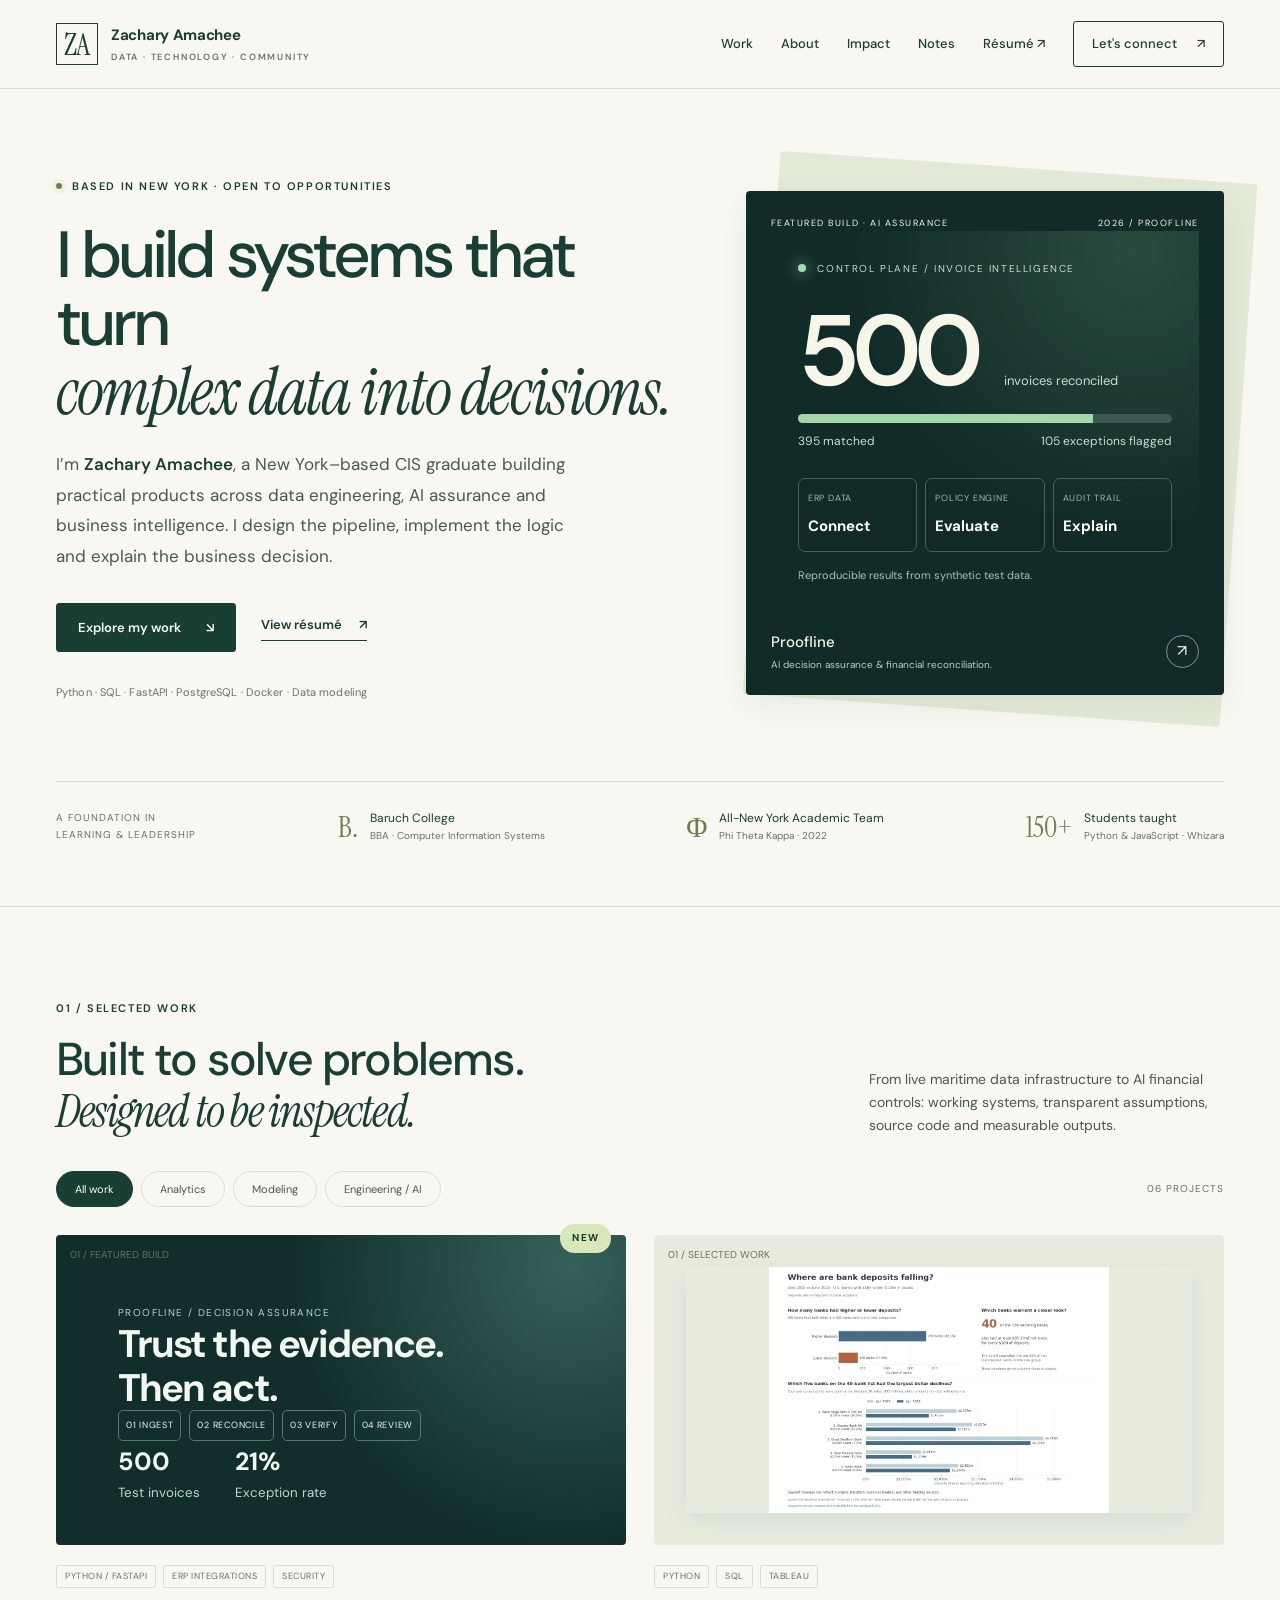
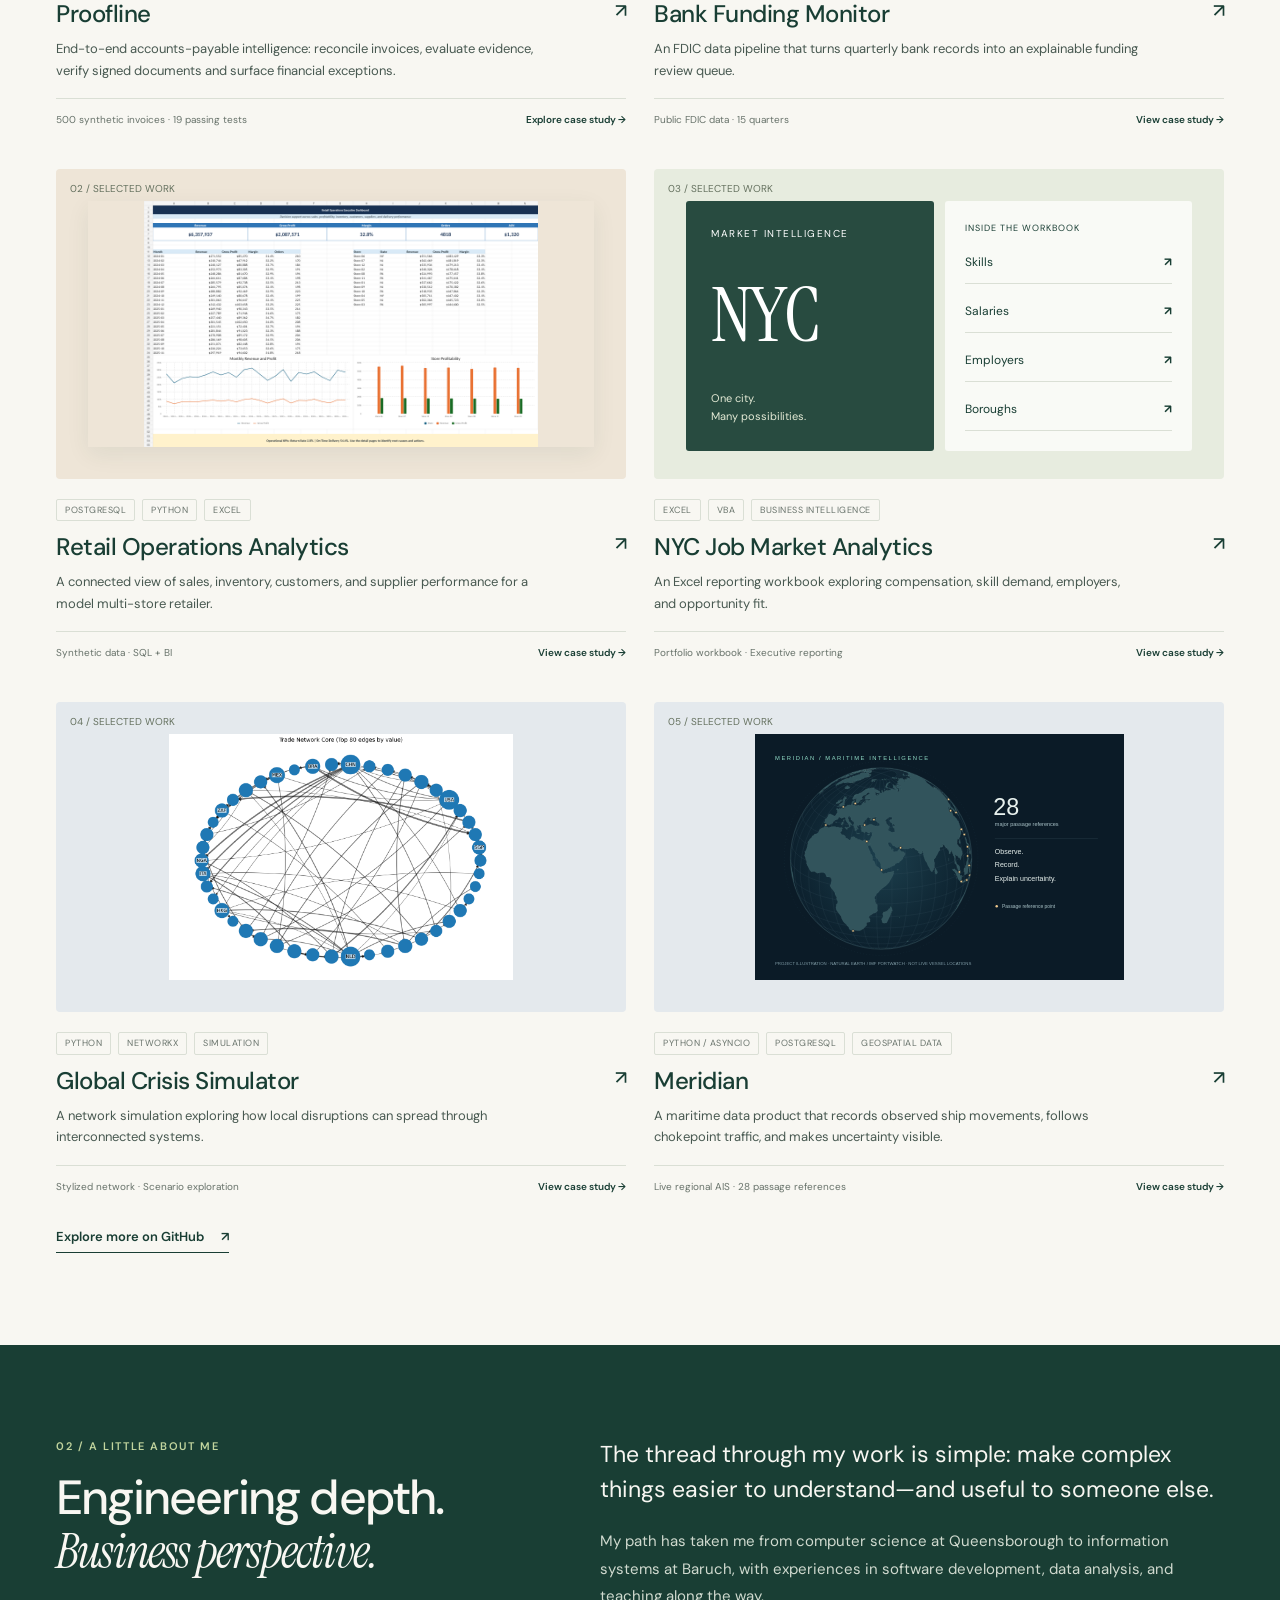
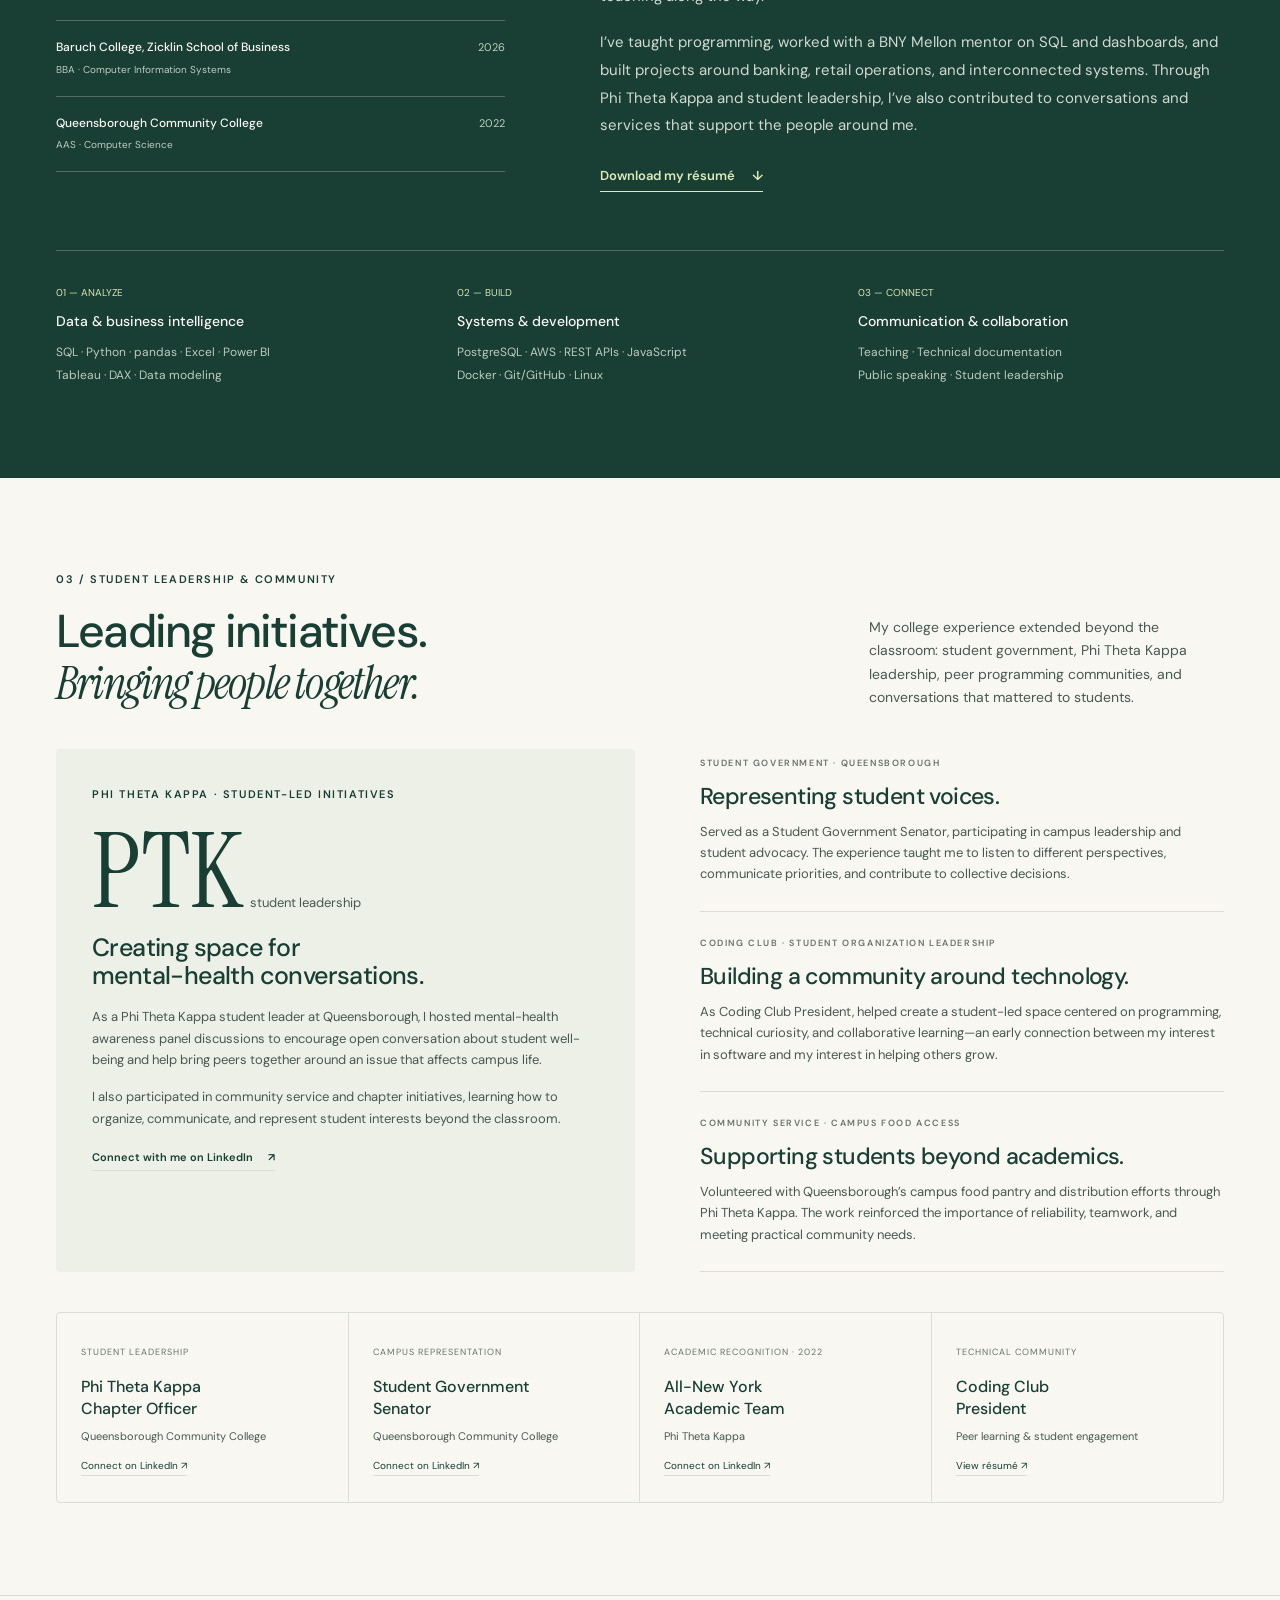
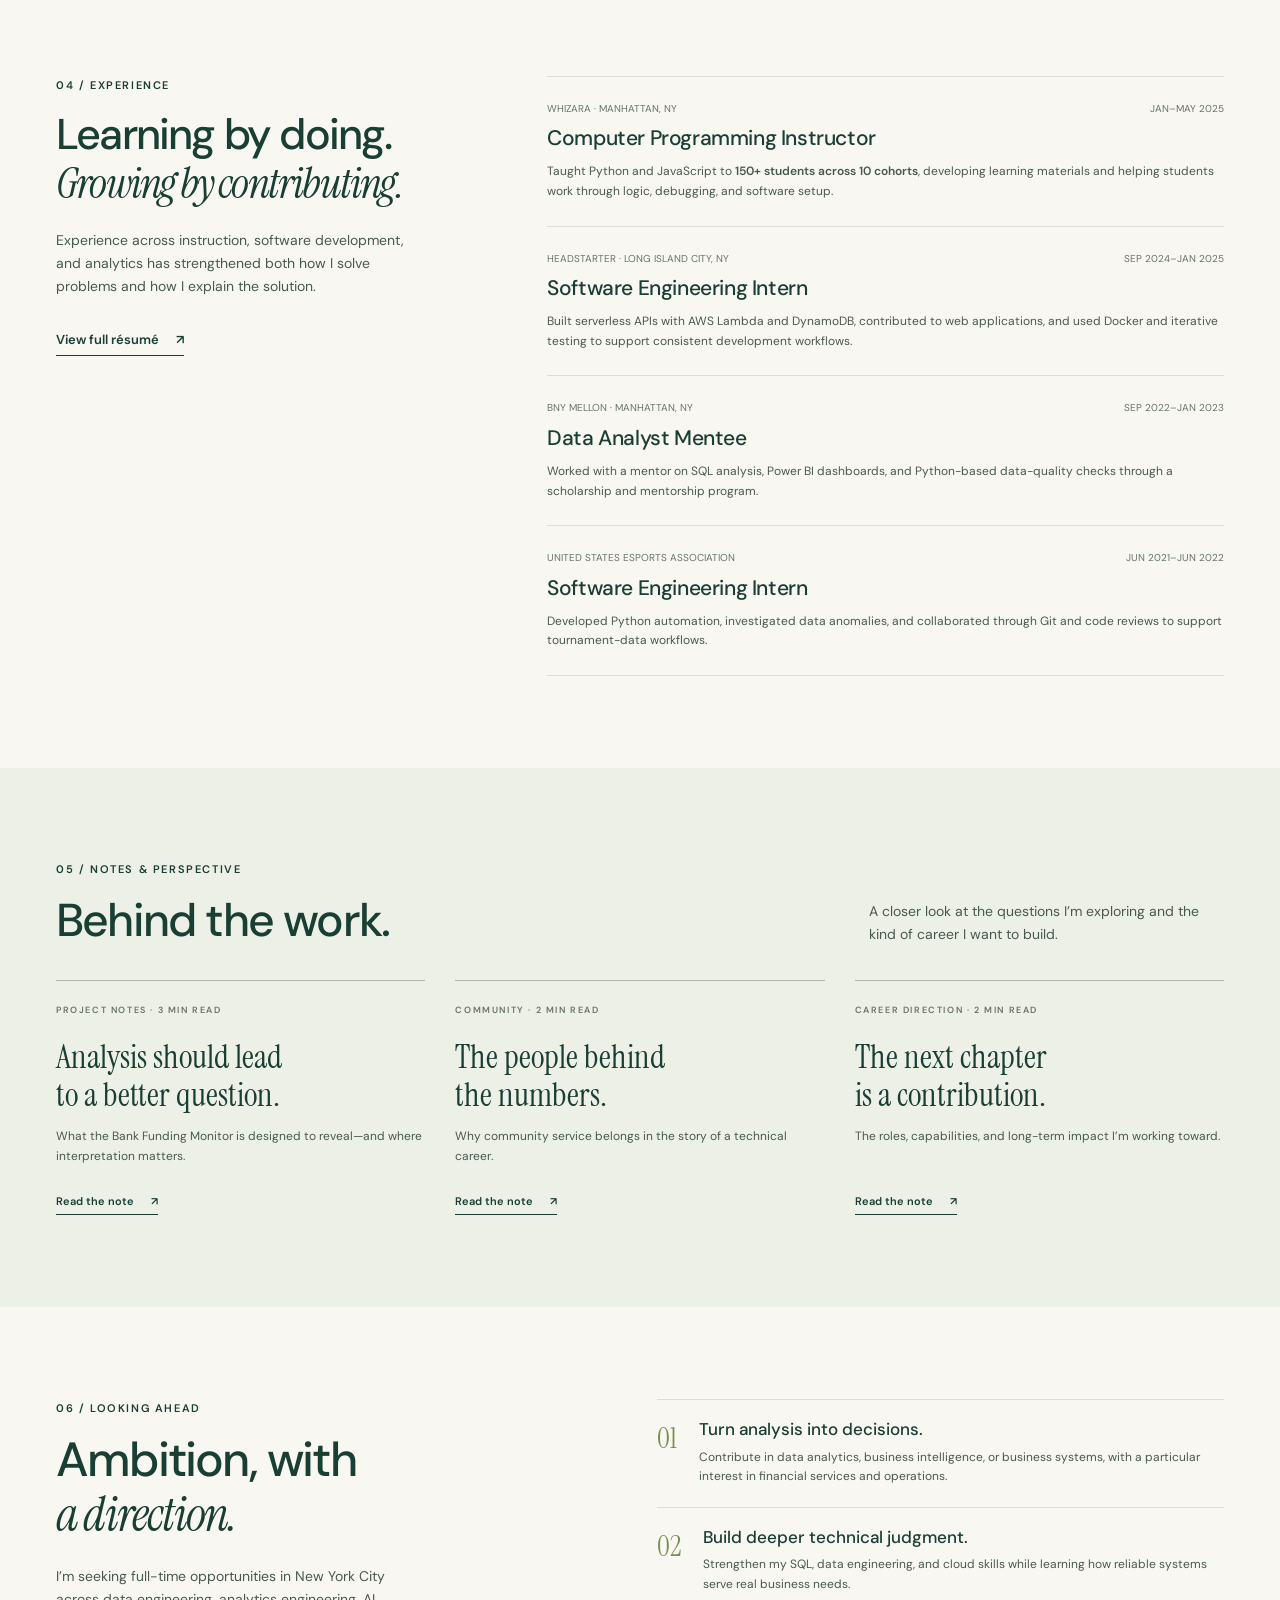
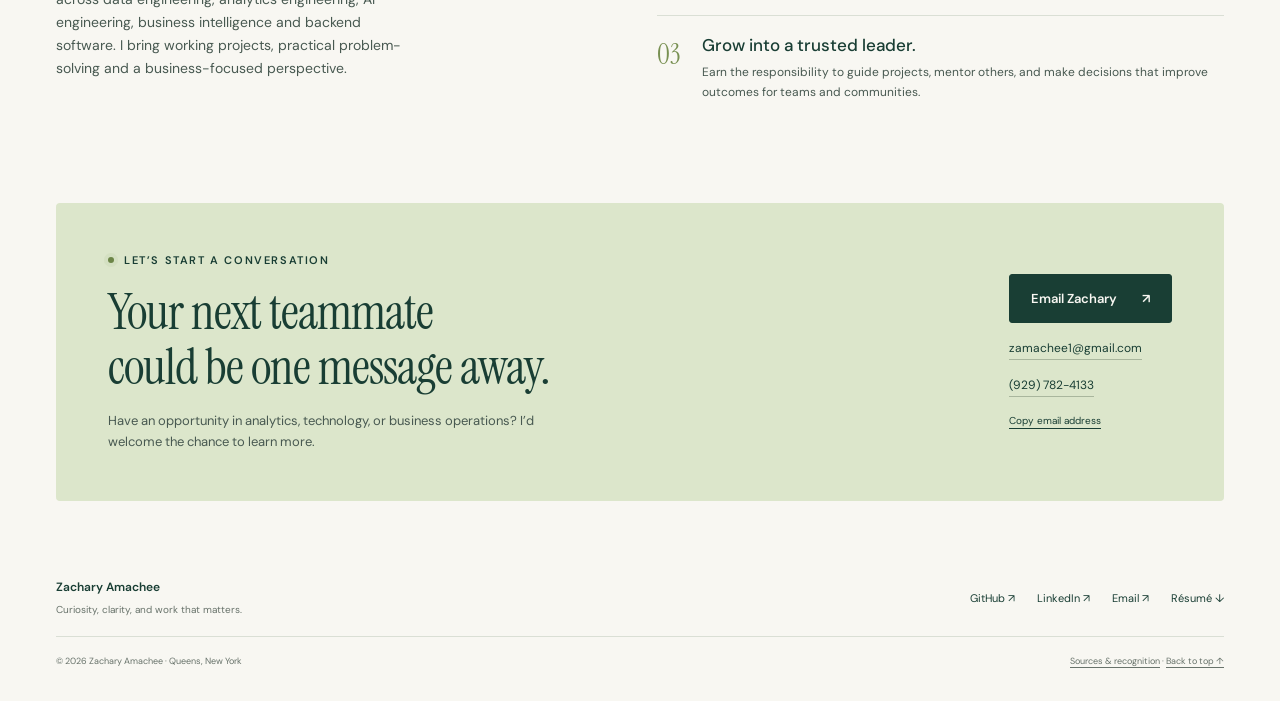
==== commit 8bf74361: "Remove unrelated institutional citations from personal leadership section" ====
--- a/index.html
+++ b/index.html
@@ -6,7 +6,7 @@
 <section class="hero"><div class="container"><div class="hero-grid"><div class="hero-copy"><div class="eyebrow"><span class="dot"></span>Based in New York · Open to opportunities</div><h1>I build systems that turn<br><em>complex data into decisions.</em></h1><p>I’m <strong>Zachary Amachee</strong>, a New York–based CIS graduate building practical products across data engineering, AI assurance and business intelligence. I design the pipeline, implement the logic and explain the business decision.</p><div class="actions"><a class="button" href="#work">Explore my work <span aria-hidden="true">↘</span></a><a class="text-link" href="/assets/Zachary-Amachee-Resume.pdf" target="_blank" rel="noopener">View résumé <span class="arrow" aria-hidden="true">↗</span></a></div><div class="hero-footnote">Python · SQL · FastAPI · PostgreSQL · Docker · Data modeling</div></div><div class="hero-showcase"><a class="feature-panel hero-proofline" href="/work/proofline.html"><div class="feature-top"><span>FEATURED BUILD · AI ASSURANCE</span><span>2026 / PROOFLINE</span></div><div class="proofline-showcase"><div class="proofline-signal"><span class="signal-dot"></span> CONTROL PLANE / INVOICE INTELLIGENCE</div><div class="proofline-big">500 <small>invoices reconciled</small></div><div class="proofline-track"><span style="width:79%"></span></div><div class="proofline-split"><span>395 matched</span><span>105 exceptions flagged</span></div><div class="proofline-grid"><div>ERP DATA<br><strong>Connect</strong></div><div>POLICY ENGINE<br><strong>Evaluate</strong></div><div>AUDIT TRAIL<br><strong>Explain</strong></div></div><p class="proofline-disclaimer">Reproducible results from synthetic test data.</p></div><div class="feature-bottom"><div><strong>Proofline</strong><small>AI decision assurance & financial reconciliation.</small></div><span class="round-arrow" aria-hidden="true">↗</span></div></a></div></div><div class="hero-bottom"><p>A foundation in<br>learning &amp; leadership</p><div class="credential"><span class="credential-symbol" aria-hidden="true">B.</span><span>Baruch College<small>BBA · Computer Information Systems</small></span></div><div class="credential"><span class="credential-symbol" aria-hidden="true">Φ</span><span>All-New York Academic Team<small>Phi Theta Kappa · 2022</small></span></div><div class="credential"><span class="credential-symbol" aria-hidden="true">150+</span><span>Students taught<small>Python &amp; JavaScript · Whizara</small></span></div></div></div></section>
 <section class="section work" id="work"><div class="container"><div class="section-head"><div><div class="eyebrow">01 / Selected work</div><h2>Built to solve problems.<br><em>Designed to be inspected.</em></h2></div><p class="section-intro">From live maritime data infrastructure to AI financial controls: working systems, transparent assumptions, source code and measurable outputs.</p></div><div class="filter-bar" role="group" aria-label="Filter projects"><button class="filter" data-filter="all" aria-pressed="true">All work</button><button class="filter" data-filter="analytics" aria-pressed="false">Analytics</button><button class="filter" data-filter="modeling" aria-pressed="false">Modeling</button><button class="filter" data-filter="engineering" aria-pressed="false">Engineering / AI</button><span class="filter-count" aria-live="polite">06 projects</span></div><div class="project-grid"><article class="project-card project-card-featured" data-category="engineering"><a class="project-image proofline-art" href="/work/proofline.html" aria-label="Explore Proofline"><span class="project-number">01 / FEATURED BUILD</span><div class="proofline-art-inner"><span class="proofline-art-kicker">PROOFLINE / DECISION ASSURANCE</span><strong>Trust the evidence.<br>Then act.</strong><div class="proofline-art-steps"><span>01 INGEST</span><span>02 RECONCILE</span><span>03 VERIFY</span><span>04 REVIEW</span></div><div class="proofline-art-metrics"><div><b>500</b><small>Test invoices</small></div><div><b>21%</b><small>Exception rate</small></div></div></div></a><div class="card-meta"><span class="tag">Python / FastAPI</span><span class="tag">ERP integrations</span><span class="tag">Security</span></div><h3><a href="/work/proofline.html">Proofline <span class="arrow" aria-hidden="true">↗</span></a></h3><p>End-to-end accounts-payable intelligence: reconcile invoices, evaluate evidence, verify signed documents and surface financial exceptions.</p><div class="card-detail"><span>500 synthetic invoices · 19 passing tests</span><a href="/work/proofline.html">Explore case study →</a></div></article><article class="project-card" data-category="analytics"><a class="project-image bank" href="/work/bank-funding-monitor.html" aria-label="Explore Bank Funding Monitor"><span class="project-number">01 / SELECTED WORK</span><img src="/assets/bank-dashboard.png" alt="Bank Funding Monitor companion dashboard showing deposit changes and the bank review queue." loading="lazy" width="1000" height="700"></a><div class="card-meta"><span class="tag">Python</span><span class="tag">SQL</span><span class="tag">Tableau</span></div><h3><a href="/work/bank-funding-monitor.html">Bank Funding Monitor <span class="arrow" aria-hidden="true">↗</span></a></h3><p>An FDIC data pipeline that turns quarterly bank records into an explainable funding review queue.</p><div class="card-detail"><span>Public FDIC data · 15 quarters</span><a href="/work/bank-funding-monitor.html">View case study →</a></div></article><article class="project-card" data-category="analytics"><a class="project-image retail" href="/work/retail-operations.html" aria-label="Explore Retail Operations Analytics"><span class="project-number">02 / SELECTED WORK</span><img src="/assets/retail-dashboard.png" alt="Actual Retail Operations Analytics executive dashboard, based on synthetic retail data." loading="lazy" width="1000" height="700"></a><div class="card-meta"><span class="tag">PostgreSQL</span><span class="tag">Python</span><span class="tag">Excel</span></div><h3><a href="/work/retail-operations.html">Retail Operations Analytics <span class="arrow" aria-hidden="true">↗</span></a></h3><p>A connected view of sales, inventory, customers, and supplier performance for a model multi-store retailer.</p><div class="card-detail"><span>Synthetic data · SQL + BI</span><a href="/work/retail-operations.html">View case study →</a></div></article><article class="project-card" data-category="analytics"><a class="project-image bank" href="/work/nyc-job-market.html" aria-label="Explore NYC Job Market Analytics"><span class="project-number">03 / SELECTED WORK</span><div class="nyc-art" role="img" aria-label="NYC Job Market Analytics: workbook topics include skills, salaries, employers, and boroughs."><div class="nyc-main"><span>Market intelligence</span><b>NYC</b><small>One city.<br>Many possibilities.</small></div><div class="nyc-topics"><small>Inside the workbook</small><span>Skills <b>↗</b></span><span>Salaries <b>↗</b></span><span>Employers <b>↗</b></span><span>Boroughs <b>↗</b></span></div></div></a><div class="card-meta"><span class="tag">Excel</span><span class="tag">VBA</span><span class="tag">Business intelligence</span></div><h3><a href="/work/nyc-job-market.html">NYC Job Market Analytics <span class="arrow" aria-hidden="true">↗</span></a></h3><p>An Excel reporting workbook exploring compensation, skill demand, employers, and opportunity fit.</p><div class="card-detail"><span>Portfolio workbook · Executive reporting</span><a href="/work/nyc-job-market.html">View case study →</a></div></article><article class="project-card" data-category="modeling"><a class="project-image crisis" href="/work/global-crisis-simulator.html" aria-label="Explore Global Crisis Simulator"><span class="project-number">04 / SELECTED WORK</span><img src="/assets/crisis-network.png" alt="Sample trade-style dependency network from the Global Crisis Simulator repository." loading="lazy" width="1000" height="700"></a><div class="card-meta"><span class="tag">Python</span><span class="tag">NetworkX</span><span class="tag">Simulation</span></div><h3><a href="/work/global-crisis-simulator.html">Global Crisis Simulator <span class="arrow" aria-hidden="true">↗</span></a></h3><p>A network simulation exploring how local disruptions can spread through interconnected systems.</p><div class="card-detail"><span>Stylized network · Scenario exploration</span><a href="/work/global-crisis-simulator.html">View case study →</a></div></article><article class="project-card" data-category="engineering"><a class="project-image crisis" href="/work/meridian.html" aria-label="Explore Meridian Maritime Intelligence"><span class="project-number">05 / SELECTED WORK</span><img src="/assets/meridian-map.svg" alt="Meridian globe illustration with major maritime passage reference points." loading="lazy" width="1200" height="800"></a><div class="card-meta"><span class="tag">Python / asyncio</span><span class="tag">PostgreSQL</span><span class="tag">Geospatial data</span></div><h3><a href="/work/meridian.html">Meridian <span class="arrow" aria-hidden="true">↗</span></a></h3><p>A maritime data product that records observed ship movements, follows chokepoint traffic, and makes uncertainty visible.</p><div class="card-detail"><span>Live regional AIS · 28 passage references</span><a href="/work/meridian.html">View case study →</a></div></article></div><div class="actions"><a class="text-link" href="https://github.com/Zachetc" target="_blank" rel="noopener noreferrer">Explore more on GitHub <span class="arrow" aria-hidden="true">↗</span></a></div></div></section>
 <section class="section about" id="about"><div class="container"><div class="about-grid"><div><div class="eyebrow">02 / A little about me</div><h2>Engineering depth.<br><em>Business perspective.</em></h2><div class="education"><div class="education-row"><div><strong>Baruch College, Zicklin School of Business</strong><small>BBA · Computer Information Systems</small></div><span>2026</span></div><div class="education-row"><div><strong>Queensborough Community College</strong><small>AAS · Computer Science</small></div><span>2022</span></div></div></div><div><p class="about-lead">The thread through my work is simple: make complex things easier to understand—and useful to someone else.</p><p>My path has taken me from computer science at Queensborough to information systems at Baruch, with experiences in software development, data analysis, and teaching along the way.</p><p>I’ve taught programming, worked with a BNY Mellon mentor on SQL and dashboards, and built projects around banking, retail operations, and interconnected systems. Through Phi Theta Kappa and student leadership, I’ve also contributed to conversations and services that support the people around me.</p><a class="text-link" href="/assets/Zachary-Amachee-Resume.pdf" download>Download my résumé <span aria-hidden="true">↓</span></a></div></div><div class="skills"><div><span class="skill-label">01 — ANALYZE</span><h3>Data &amp; business intelligence</h3><p>SQL · Python · pandas · Excel · Power BI<br>Tableau · DAX · Data modeling</p></div><div><span class="skill-label">02 — BUILD</span><h3>Systems &amp; development</h3><p>PostgreSQL · AWS · REST APIs · JavaScript<br>Docker · Git/GitHub · Linux</p></div><div><span class="skill-label">03 — CONNECT</span><h3>Communication &amp; collaboration</h3><p>Teaching · Technical documentation<br>Public speaking · Student leadership</p></div></div></div></section>
-<section class="section" id="impact"><div class="container"><div class="section-head"><div><div class="eyebrow">03 / Student leadership &amp; community</div><h2>Leading initiatives.<br><em>Bringing people together.</em></h2></div><p class="section-intro">My college experience extended beyond the classroom: student government, Phi Theta Kappa leadership, peer programming communities, and conversations that mattered to students.</p></div><div class="impact-top"><article class="impact-feature"><div class="eyebrow">Phi Theta Kappa · Student-led initiatives</div><div class="big-number">PTK<span>student leadership</span></div><h3>Creating space for<br>mental-health conversations.</h3><p>As a Phi Theta Kappa student leader at Queensborough, I hosted mental-health awareness panel discussions to encourage open conversation about student well-being and help bring peers together around an issue that affects campus life.</p><p>I also participated in community service and chapter initiatives, learning how to organize, communicate, and represent student interests beyond the classroom.</p><a class="source-link" href="https://guttman.cuny.edu/2022/06/23/guttmans-chapter-of-ptk-achieves-5-star-status-and-wins-multiple-awards/" target="_blank" rel="noopener noreferrer">Related CUNY chapter collaboration <span class="arrow" aria-hidden="true">↗</span></a></article><div class="impact-stories"><article class="impact-story"><div class="eyebrow">Student government · Queensborough</div><h3>Representing student voices.</h3><p>Served as a Student Government Senator, participating in campus leadership and student advocacy. The experience taught me to listen to different perspectives, communicate priorities, and contribute to collective decisions.</p></article><article class="impact-story"><div class="eyebrow">Coding Club · Student organization leadership</div><h3>Building a community around technology.</h3><p>As Coding Club President, helped create a student-led space centered on programming, technical curiosity, and collaborative learning—an early connection between my interest in software and my interest in helping others grow.</p></article><article class="impact-story"><div class="eyebrow">Community service · Campus food access</div><h3>Supporting students beyond academics.</h3><p>Volunteered with Queensborough’s campus food pantry and distribution efforts through Phi Theta Kappa. The work reinforced the importance of reliability, teamwork, and meeting practical community needs.</p><a class="source-link" href="https://www.qcc.cuny.edu/governance/academicSenate/cfi/reports/Annual-report-2021-2022.html" target="_blank" rel="noopener noreferrer">College annual report <span class="arrow" aria-hidden="true">↗</span></a></article></div></div><div class="honors"><article class="honor"><small>Student leadership</small><h3>Phi Theta Kappa<br>Chapter Officer</h3><p>Queensborough Community College</p><a href="https://www.linkedin.com/in/zacharyamachee/" target="_blank" rel="noopener noreferrer">Professional profile <span class="arrow" aria-hidden="true">↗</span></a></article><article class="honor"><small>Campus representation</small><h3>Student Government<br>Senator</h3><p>Queensborough Community College</p><a href="https://www.linkedin.com/in/zacharyamachee/" target="_blank" rel="noopener noreferrer">Professional profile <span class="arrow" aria-hidden="true">↗</span></a></article><article class="honor"><small>Academic recognition · 2022</small><h3>All-New York<br>Academic Team</h3><p>Phi Theta Kappa</p><a href="https://www.linkedin.com/in/zacharyamachee/" target="_blank" rel="noopener noreferrer">Professional profile <span class="arrow" aria-hidden="true">↗</span></a></article><article class="honor"><small>Technical community</small><h3>Coding Club<br>President</h3><p>Peer learning &amp; student engagement</p><a href="#experience">Explore experience <span class="arrow" aria-hidden="true">↗</span></a></article></div></div></section>
+<section class="section" id="impact"><div class="container"><div class="section-head"><div><div class="eyebrow">03 / Student leadership &amp; community</div><h2>Leading initiatives.<br><em>Bringing people together.</em></h2></div><p class="section-intro">My college experience extended beyond the classroom: student government, Phi Theta Kappa leadership, peer programming communities, and conversations that mattered to students.</p></div><div class="impact-top"><article class="impact-feature"><div class="eyebrow">Phi Theta Kappa · Student-led initiatives</div><div class="big-number">PTK<span>student leadership</span></div><h3>Creating space for<br>mental-health conversations.</h3><p>As a Phi Theta Kappa student leader at Queensborough, I hosted mental-health awareness panel discussions to encourage open conversation about student well-being and help bring peers together around an issue that affects campus life.</p><p>I also participated in community service and chapter initiatives, learning how to organize, communicate, and represent student interests beyond the classroom.</p><a class="source-link" href="https://www.linkedin.com/in/zacharyamachee/" target="_blank" rel="noopener noreferrer">Connect with me on LinkedIn <span class="arrow" aria-hidden="true">↗</span></a></article><div class="impact-stories"><article class="impact-story"><div class="eyebrow">Student government · Queensborough</div><h3>Representing student voices.</h3><p>Served as a Student Government Senator, participating in campus leadership and student advocacy. The experience taught me to listen to different perspectives, communicate priorities, and contribute to collective decisions.</p></article><article class="impact-story"><div class="eyebrow">Coding Club · Student organization leadership</div><h3>Building a community around technology.</h3><p>As Coding Club President, helped create a student-led space centered on programming, technical curiosity, and collaborative learning—an early connection between my interest in software and my interest in helping others grow.</p></article><article class="impact-story"><div class="eyebrow">Community service · Campus food access</div><h3>Supporting students beyond academics.</h3><p>Volunteered with Queensborough’s campus food pantry and distribution efforts through Phi Theta Kappa. The work reinforced the importance of reliability, teamwork, and meeting practical community needs.</p></article></div></div><div class="honors"><article class="honor"><small>Student leadership</small><h3>Phi Theta Kappa<br>Chapter Officer</h3><p>Queensborough Community College</p><a href="https://www.linkedin.com/in/zacharyamachee/" target="_blank" rel="noopener noreferrer">Connect on LinkedIn <span class="arrow" aria-hidden="true">↗</span></a></article><article class="honor"><small>Campus representation</small><h3>Student Government<br>Senator</h3><p>Queensborough Community College</p><a href="https://www.linkedin.com/in/zacharyamachee/" target="_blank" rel="noopener noreferrer">Connect on LinkedIn <span class="arrow" aria-hidden="true">↗</span></a></article><article class="honor"><small>Academic recognition · 2022</small><h3>All-New York<br>Academic Team</h3><p>Phi Theta Kappa</p><a href="https://www.linkedin.com/in/zacharyamachee/" target="_blank" rel="noopener noreferrer">Connect on LinkedIn <span class="arrow" aria-hidden="true">↗</span></a></article><article class="honor"><small>Technical community</small><h3>Coding Club<br>President</h3><p>Peer learning &amp; student engagement</p><a href="/assets/Zachary-Amachee-Resume.pdf" target="_blank" rel="noopener noreferrer">View résumé <span class="arrow" aria-hidden="true">↗</span></a></article></div></div></section>
 <section class="section experience" id="experience"><div class="container experience-grid"><div><div class="eyebrow">04 / Experience</div><h2>Learning by doing.<br><em>Growing by contributing.</em></h2><p class="section-intro">Experience across instruction, software development, and analytics has strengthened both how I solve problems and how I explain the solution.</p><div class="actions"><a class="text-link" href="/assets/Zachary-Amachee-Resume.pdf" target="_blank" rel="noopener">View full résumé <span class="arrow" aria-hidden="true">↗</span></a></div></div><div class="experience-list"><article class="experience-row"><div class="experience-meta"><span>WHIZARA · MANHATTAN, NY</span><span>JAN–MAY 2025</span></div><h3>Computer Programming Instructor</h3><p>Taught Python and JavaScript to <strong>150+ students across 10 cohorts</strong>, developing learning materials and helping students work through logic, debugging, and software setup.</p></article><article class="experience-row"><div class="experience-meta"><span>HEADSTARTER · LONG ISLAND CITY, NY</span><span>SEP 2024–JAN 2025</span></div><h3>Software Engineering Intern</h3><p>Built serverless APIs with AWS Lambda and DynamoDB, contributed to web applications, and used Docker and iterative testing to support consistent development workflows.</p></article><article class="experience-row"><div class="experience-meta"><span>BNY MELLON · MANHATTAN, NY</span><span>SEP 2022–JAN 2023</span></div><h3>Data Analyst Mentee</h3><p>Worked with a mentor on SQL analysis, Power BI dashboards, and Python-based data-quality checks through a scholarship and mentorship program.</p></article><article class="experience-row"><div class="experience-meta"><span>UNITED STATES ESPORTS ASSOCIATION</span><span>JUN 2021–JUN 2022</span></div><h3>Software Engineering Intern</h3><p>Developed Python automation, investigated data anomalies, and collaborated through Git and code reviews to support tournament-data workflows.</p></article></div></div></section>
 <section class="section notes" id="notes"><div class="container"><div class="section-head"><div><div class="eyebrow">05 / Notes &amp; perspective</div><h2>Behind the work.</h2></div><p class="section-intro">A closer look at the questions I’m exploring and the kind of career I want to build.</p></div><div class="notes-grid"><article class="note-card"><div class="eyebrow">Project notes · 3 min read</div><h3>Analysis should lead<br>to a better question.</h3><p>What the Bank Funding Monitor is designed to reveal—and where interpretation matters.</p><a class="text-link" href="/notes/better-questions.html">Read the note <span class="arrow" aria-hidden="true">↗</span></a></article><article class="note-card"><div class="eyebrow">Community · 2 min read</div><h3>The people behind<br>the numbers.</h3><p>Why community service belongs in the story of a technical career.</p><a class="text-link" href="/notes/people-behind-the-numbers.html">Read the note <span class="arrow" aria-hidden="true">↗</span></a></article><article class="note-card"><div class="eyebrow">Career direction · 2 min read</div><h3>The next chapter<br>is a contribution.</h3><p>The roles, capabilities, and long-term impact I’m working toward.</p><a class="text-link" href="/notes/the-next-chapter.html">Read the note <span class="arrow" aria-hidden="true">↗</span></a></article></div></div></section>
 <section class="section next"><div class="container next-grid"><div><div class="eyebrow">06 / Looking ahead</div><h2>Ambition, with<br><em>a direction.</em></h2><p class="section-intro" style="margin-top:23px">I’m seeking full-time opportunities in New York City across data engineering, analytics engineering, AI engineering, business intelligence and backend software. I bring working projects, practical problem-solving and a business-focused perspective.</p></div><div><article class="goal"><span>01</span><div><h3>Turn analysis into decisions.</h3><p>Contribute in data analytics, business intelligence, or business systems, with a particular interest in financial services and operations.</p></div></article><article class="goal"><span>02</span><div><h3>Build deeper technical judgment.</h3><p>Strengthen my SQL, data engineering, and cloud skills while learning how reliable systems serve real business needs.</p></div></article><article class="goal"><span>03</span><div><h3>Grow into a trusted leader.</h3><p>Earn the responsibility to guide projects, mentor others, and make decisions that improve outcomes for teams and communities.</p></div></article></div></div></section>
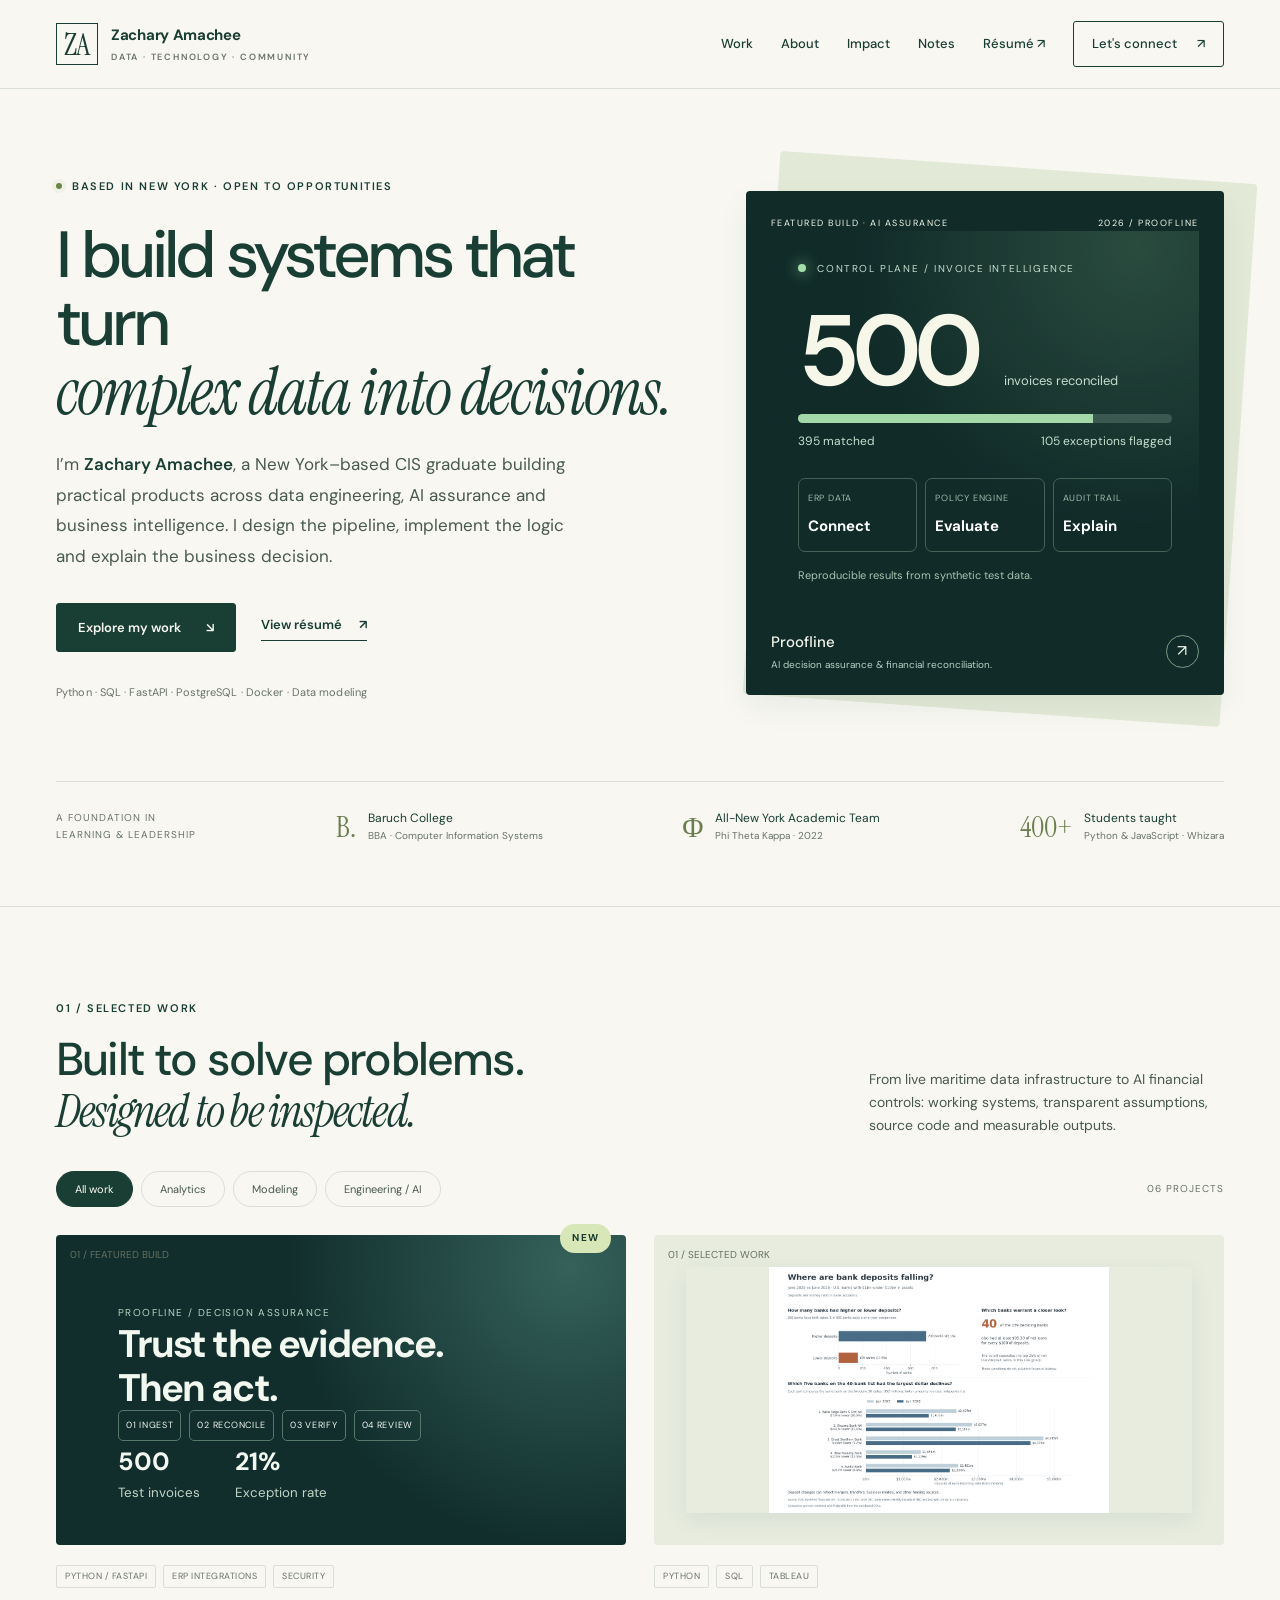
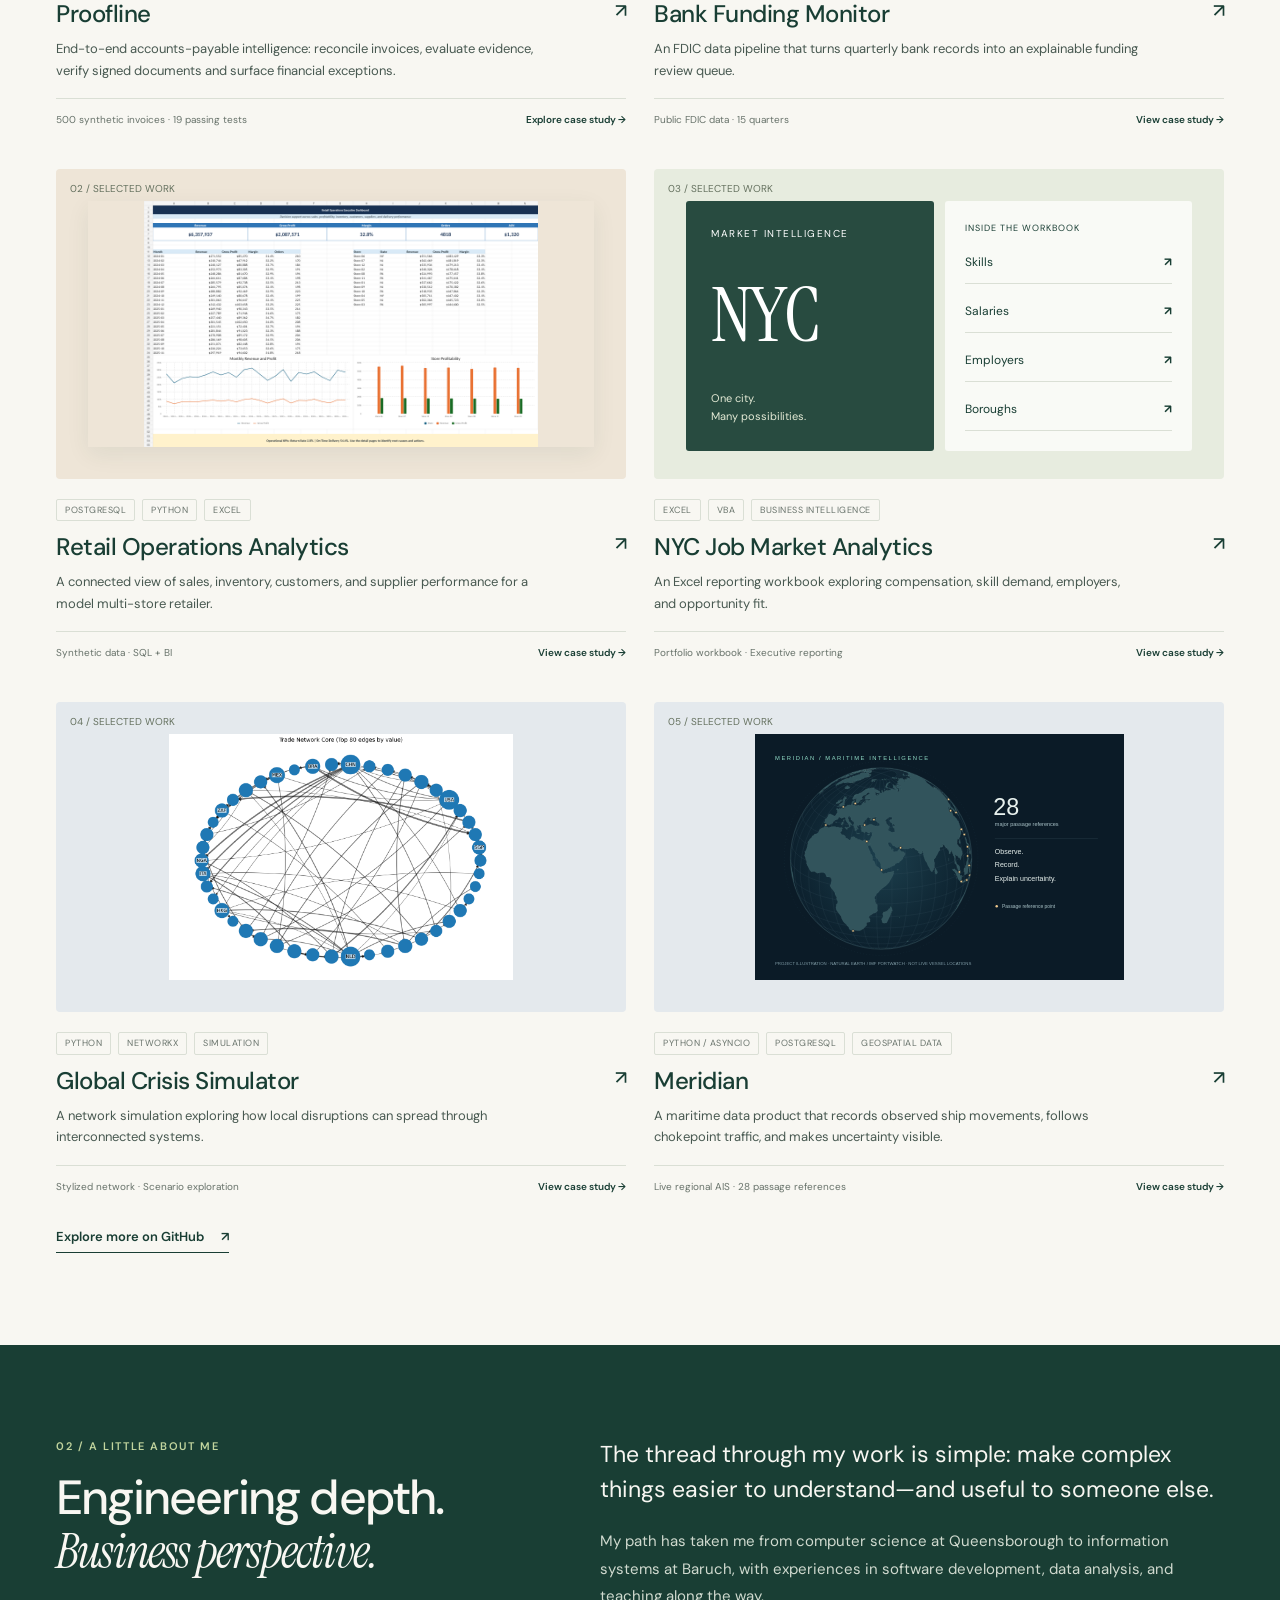
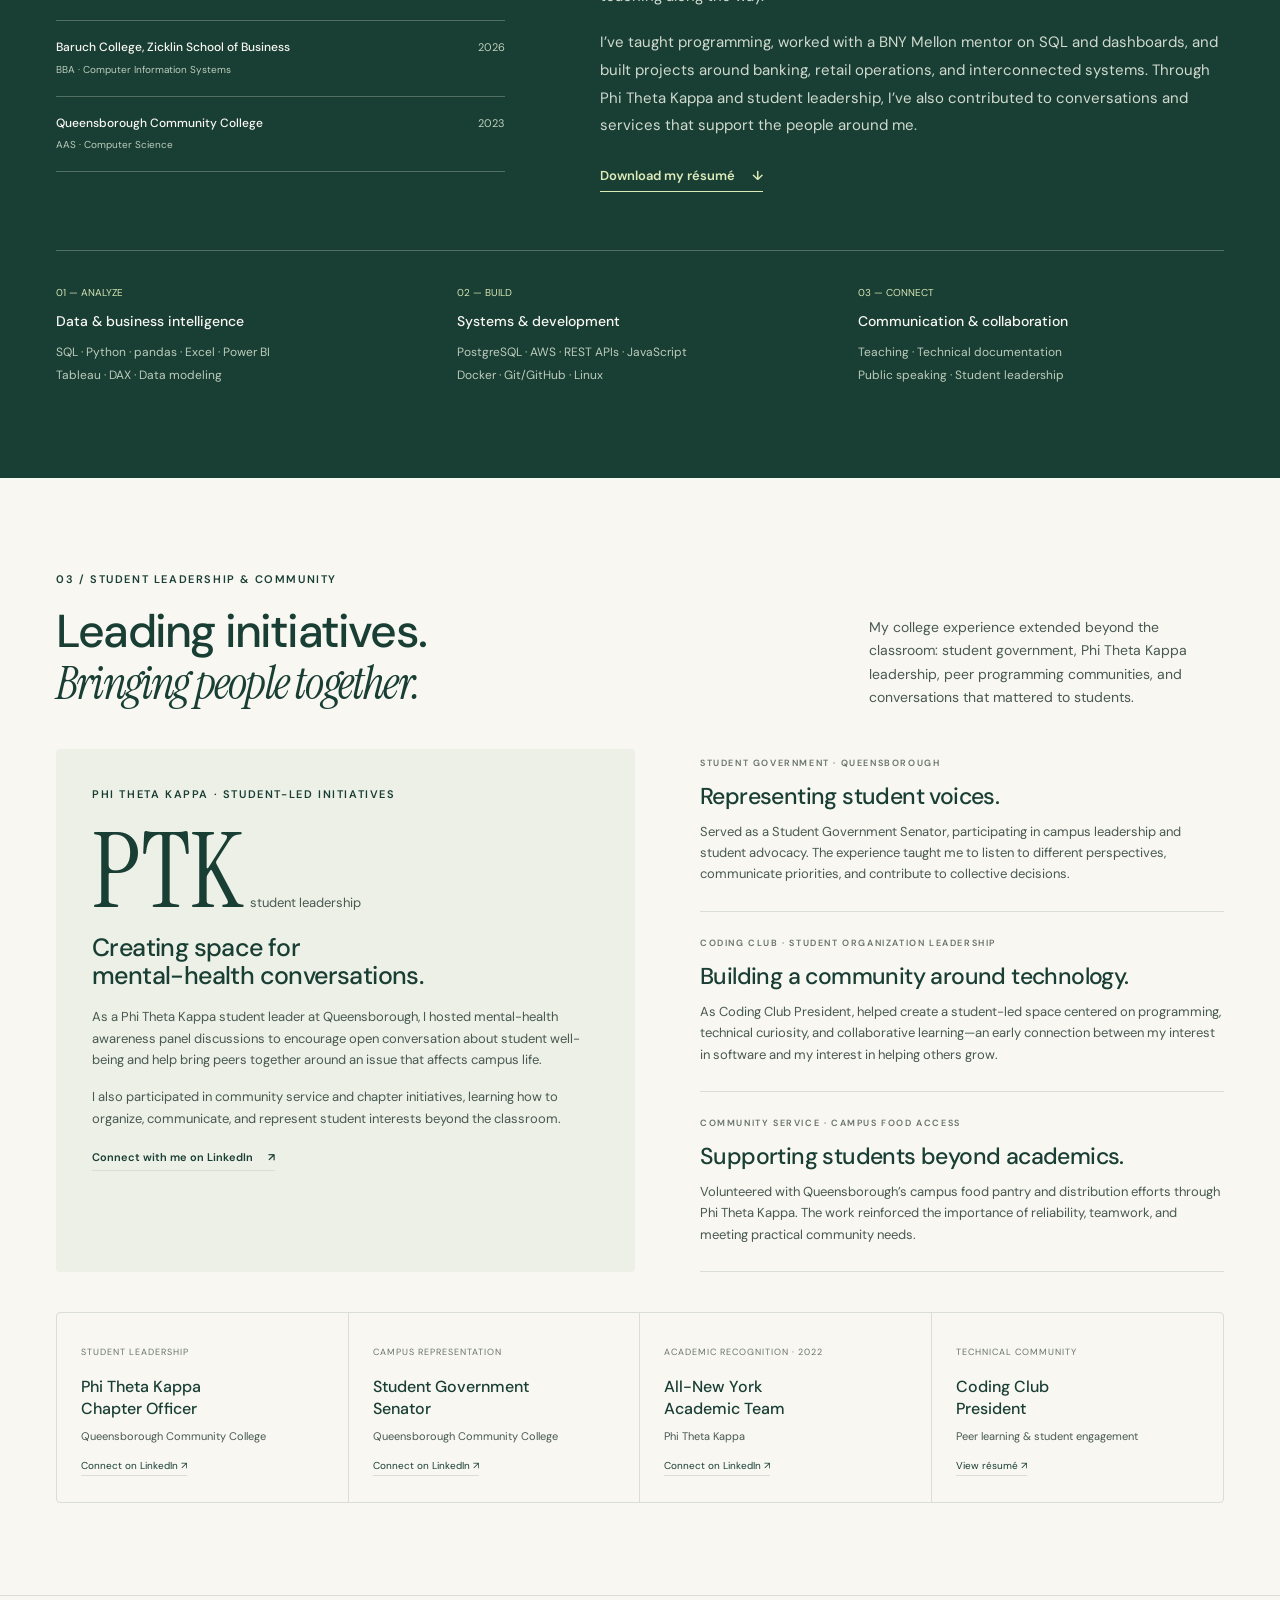
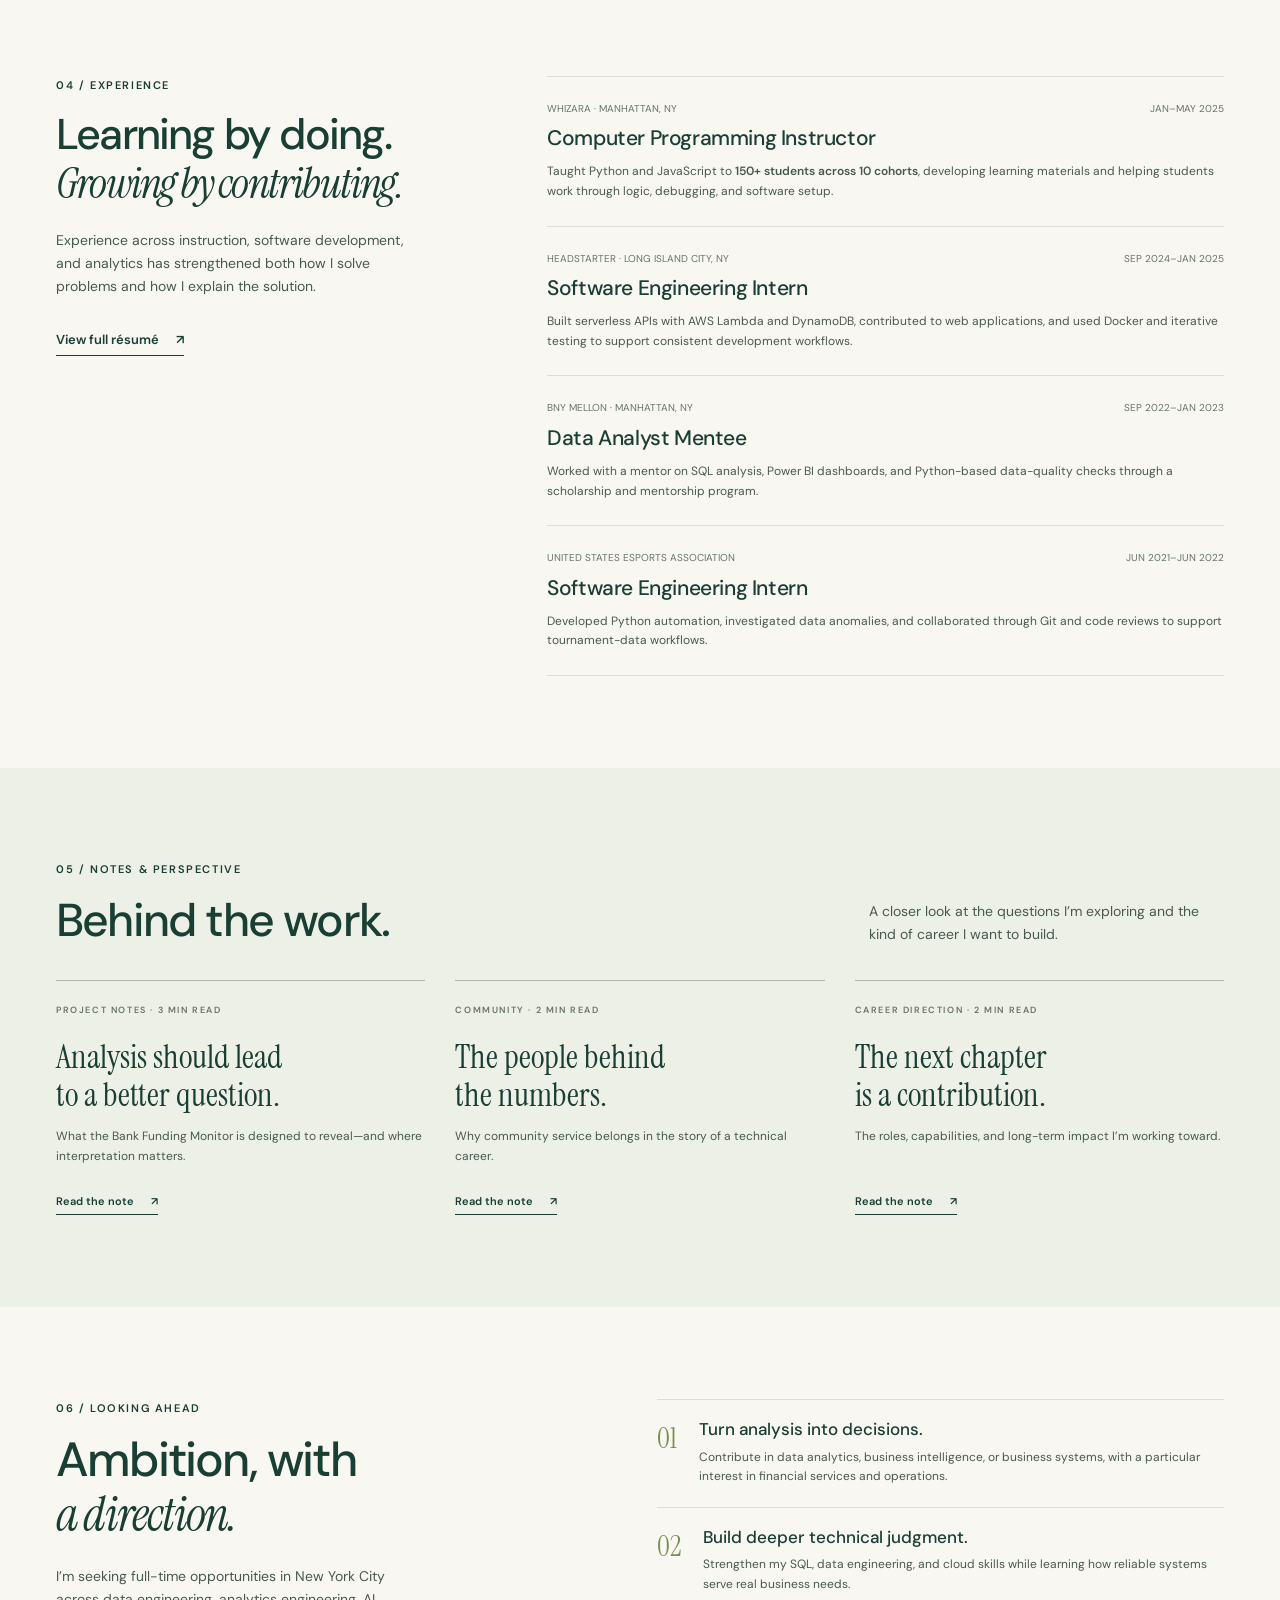
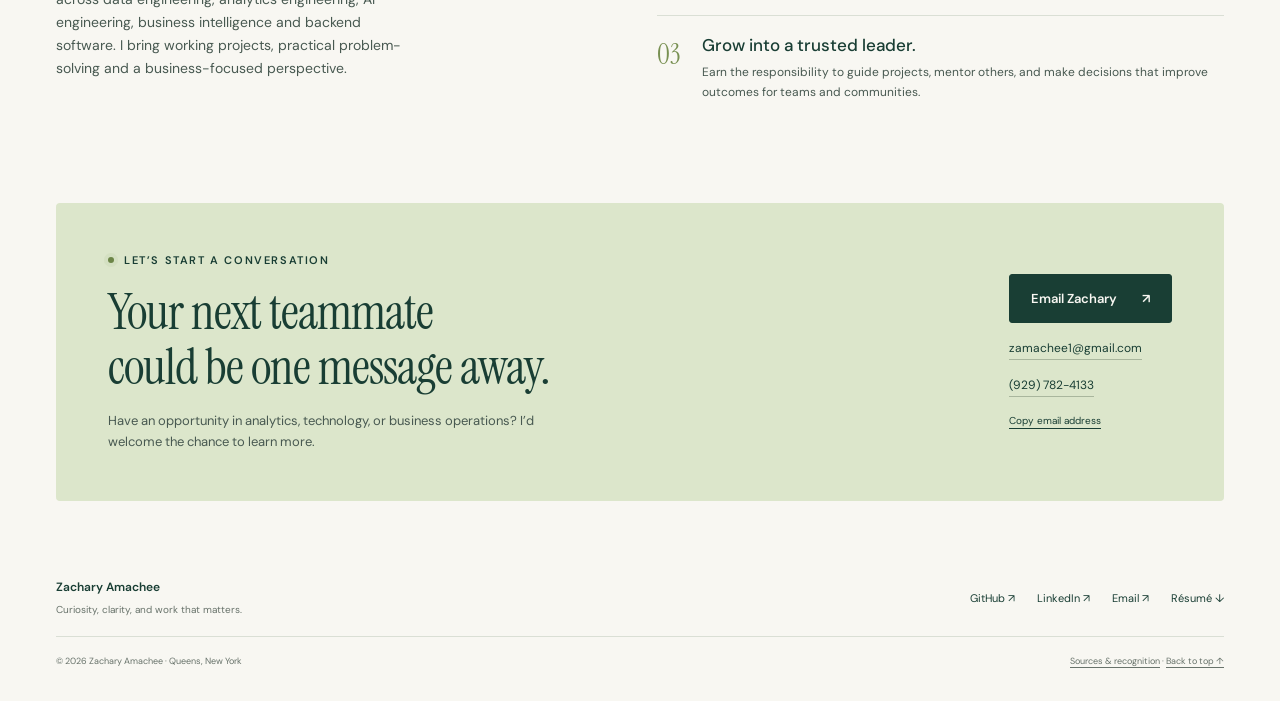
==== commit edb29651: "Point portfolio resume links to current resume and correct education and teaching stats" ====
--- a/index.html
+++ b/index.html
@@ -1,14 +1,14 @@
 <!doctype html><html lang="en"><head><meta charset="utf-8"><meta name="viewport" content="width=device-width,initial-scale=1"><title>Zachary Amachee | Data Engineer & AI Systems Builder</title><meta name="description" content="Zachary Amachee builds data pipelines, AI assurance systems and decision intelligence products. Explore Proofline, Meridian and financial analytics projects. Open to NYC data and software opportunities."><meta name="theme-color" content="#193e34"><link rel="canonical" href="https://zachetc.github.io/"><meta property="og:type" content="website"><meta property="og:title" content="Zachary Amachee | Data, Technology &amp; Community"><meta property="og:description" content="Meet Zachary Amachee, a Baruch College CIS graduate exploring data analytics, business intelligence, and technology through projects and community leadership."><meta property="og:url" content="https://zachetc.github.io/"><meta property="og:image" content="https://zachetc.github.io/assets/social-card.png"><meta name="twitter:card" content="summary_large_image"><link rel="icon" href="/assets/favicon.svg" type="image/svg+xml"><link rel="stylesheet" href="/styles.css"><script type="application/ld+json">{"@context": "https://schema.org", "@type": "Person", "name": "Zachary Amachee", "url": "https://zachetc.github.io", "sameAs": ["https://github.com/Zachetc", "https://www.linkedin.com/in/zacharyamachee/"], "email": "mailto:zamachee1@gmail.com", "alumniOf": [{"@type": "CollegeOrUniversity", "name": "Baruch College"}, {"@type": "CollegeOrUniversity", "name": "Queensborough Community College"}]}</script><script defer src="/app.js"></script></head><body><a class="skip" href="#main">Skip to content</a><header class="site-header"><div class="container header-inner">
     <a class="brand" href="/" aria-label="Zachary Amachee home"><span class="monogram" aria-hidden="true">ZA</span><span>Zachary Amachee<small>Data · Technology · Community</small></span></a>
     <button class="menu-button" aria-controls="main-navigation" aria-expanded="false">Menu +</button>
-    <nav class="desktop-nav" id="main-navigation" aria-label="Main navigation"><a href="/#work">Work</a><a href="/#about">About</a><a href="/#impact">Impact</a><a href="/#notes">Notes</a><a href="/assets/Zachary-Amachee-Resume.pdf" target="_blank" rel="noopener">Résumé ↗</a><a class="nav-contact" href="/#contact">Let's connect <span class="arrow" aria-hidden="true">↗</span></a></nav>
+    <nav class="desktop-nav" id="main-navigation" aria-label="Main navigation"><a href="/#work">Work</a><a href="/#about">About</a><a href="/#impact">Impact</a><a href="/#notes">Notes</a><a href="/resume.html" target="_blank" rel="noopener">Résumé ↗</a><a class="nav-contact" href="/#contact">Let's connect <span class="arrow" aria-hidden="true">↗</span></a></nav>
     </div></header><main id="main">
-<section class="hero"><div class="container"><div class="hero-grid"><div class="hero-copy"><div class="eyebrow"><span class="dot"></span>Based in New York · Open to opportunities</div><h1>I build systems that turn<br><em>complex data into decisions.</em></h1><p>I’m <strong>Zachary Amachee</strong>, a New York–based CIS graduate building practical products across data engineering, AI assurance and business intelligence. I design the pipeline, implement the logic and explain the business decision.</p><div class="actions"><a class="button" href="#work">Explore my work <span aria-hidden="true">↘</span></a><a class="text-link" href="/assets/Zachary-Amachee-Resume.pdf" target="_blank" rel="noopener">View résumé <span class="arrow" aria-hidden="true">↗</span></a></div><div class="hero-footnote">Python · SQL · FastAPI · PostgreSQL · Docker · Data modeling</div></div><div class="hero-showcase"><a class="feature-panel hero-proofline" href="/work/proofline.html"><div class="feature-top"><span>FEATURED BUILD · AI ASSURANCE</span><span>2026 / PROOFLINE</span></div><div class="proofline-showcase"><div class="proofline-signal"><span class="signal-dot"></span> CONTROL PLANE / INVOICE INTELLIGENCE</div><div class="proofline-big">500 <small>invoices reconciled</small></div><div class="proofline-track"><span style="width:79%"></span></div><div class="proofline-split"><span>395 matched</span><span>105 exceptions flagged</span></div><div class="proofline-grid"><div>ERP DATA<br><strong>Connect</strong></div><div>POLICY ENGINE<br><strong>Evaluate</strong></div><div>AUDIT TRAIL<br><strong>Explain</strong></div></div><p class="proofline-disclaimer">Reproducible results from synthetic test data.</p></div><div class="feature-bottom"><div><strong>Proofline</strong><small>AI decision assurance & financial reconciliation.</small></div><span class="round-arrow" aria-hidden="true">↗</span></div></a></div></div><div class="hero-bottom"><p>A foundation in<br>learning &amp; leadership</p><div class="credential"><span class="credential-symbol" aria-hidden="true">B.</span><span>Baruch College<small>BBA · Computer Information Systems</small></span></div><div class="credential"><span class="credential-symbol" aria-hidden="true">Φ</span><span>All-New York Academic Team<small>Phi Theta Kappa · 2022</small></span></div><div class="credential"><span class="credential-symbol" aria-hidden="true">150+</span><span>Students taught<small>Python &amp; JavaScript · Whizara</small></span></div></div></div></section>
+<section class="hero"><div class="container"><div class="hero-grid"><div class="hero-copy"><div class="eyebrow"><span class="dot"></span>Based in New York · Open to opportunities</div><h1>I build systems that turn<br><em>complex data into decisions.</em></h1><p>I’m <strong>Zachary Amachee</strong>, a New York–based CIS graduate building practical products across data engineering, AI assurance and business intelligence. I design the pipeline, implement the logic and explain the business decision.</p><div class="actions"><a class="button" href="#work">Explore my work <span aria-hidden="true">↘</span></a><a class="text-link" href="/resume.html" target="_blank" rel="noopener">View résumé <span class="arrow" aria-hidden="true">↗</span></a></div><div class="hero-footnote">Python · SQL · FastAPI · PostgreSQL · Docker · Data modeling</div></div><div class="hero-showcase"><a class="feature-panel hero-proofline" href="/work/proofline.html"><div class="feature-top"><span>FEATURED BUILD · AI ASSURANCE</span><span>2026 / PROOFLINE</span></div><div class="proofline-showcase"><div class="proofline-signal"><span class="signal-dot"></span> CONTROL PLANE / INVOICE INTELLIGENCE</div><div class="proofline-big">500 <small>invoices reconciled</small></div><div class="proofline-track"><span style="width:79%"></span></div><div class="proofline-split"><span>395 matched</span><span>105 exceptions flagged</span></div><div class="proofline-grid"><div>ERP DATA<br><strong>Connect</strong></div><div>POLICY ENGINE<br><strong>Evaluate</strong></div><div>AUDIT TRAIL<br><strong>Explain</strong></div></div><p class="proofline-disclaimer">Reproducible results from synthetic test data.</p></div><div class="feature-bottom"><div><strong>Proofline</strong><small>AI decision assurance & financial reconciliation.</small></div><span class="round-arrow" aria-hidden="true">↗</span></div></a></div></div><div class="hero-bottom"><p>A foundation in<br>learning &amp; leadership</p><div class="credential"><span class="credential-symbol" aria-hidden="true">B.</span><span>Baruch College<small>BBA · Computer Information Systems</small></span></div><div class="credential"><span class="credential-symbol" aria-hidden="true">Φ</span><span>All-New York Academic Team<small>Phi Theta Kappa · 2022</small></span></div><div class="credential"><span class="credential-symbol" aria-hidden="true">400+</span><span>Students taught<small>Python &amp; JavaScript · Whizara</small></span></div></div></div></section>
 <section class="section work" id="work"><div class="container"><div class="section-head"><div><div class="eyebrow">01 / Selected work</div><h2>Built to solve problems.<br><em>Designed to be inspected.</em></h2></div><p class="section-intro">From live maritime data infrastructure to AI financial controls: working systems, transparent assumptions, source code and measurable outputs.</p></div><div class="filter-bar" role="group" aria-label="Filter projects"><button class="filter" data-filter="all" aria-pressed="true">All work</button><button class="filter" data-filter="analytics" aria-pressed="false">Analytics</button><button class="filter" data-filter="modeling" aria-pressed="false">Modeling</button><button class="filter" data-filter="engineering" aria-pressed="false">Engineering / AI</button><span class="filter-count" aria-live="polite">06 projects</span></div><div class="project-grid"><article class="project-card project-card-featured" data-category="engineering"><a class="project-image proofline-art" href="/work/proofline.html" aria-label="Explore Proofline"><span class="project-number">01 / FEATURED BUILD</span><div class="proofline-art-inner"><span class="proofline-art-kicker">PROOFLINE / DECISION ASSURANCE</span><strong>Trust the evidence.<br>Then act.</strong><div class="proofline-art-steps"><span>01 INGEST</span><span>02 RECONCILE</span><span>03 VERIFY</span><span>04 REVIEW</span></div><div class="proofline-art-metrics"><div><b>500</b><small>Test invoices</small></div><div><b>21%</b><small>Exception rate</small></div></div></div></a><div class="card-meta"><span class="tag">Python / FastAPI</span><span class="tag">ERP integrations</span><span class="tag">Security</span></div><h3><a href="/work/proofline.html">Proofline <span class="arrow" aria-hidden="true">↗</span></a></h3><p>End-to-end accounts-payable intelligence: reconcile invoices, evaluate evidence, verify signed documents and surface financial exceptions.</p><div class="card-detail"><span>500 synthetic invoices · 19 passing tests</span><a href="/work/proofline.html">Explore case study →</a></div></article><article class="project-card" data-category="analytics"><a class="project-image bank" href="/work/bank-funding-monitor.html" aria-label="Explore Bank Funding Monitor"><span class="project-number">01 / SELECTED WORK</span><img src="/assets/bank-dashboard.png" alt="Bank Funding Monitor companion dashboard showing deposit changes and the bank review queue." loading="lazy" width="1000" height="700"></a><div class="card-meta"><span class="tag">Python</span><span class="tag">SQL</span><span class="tag">Tableau</span></div><h3><a href="/work/bank-funding-monitor.html">Bank Funding Monitor <span class="arrow" aria-hidden="true">↗</span></a></h3><p>An FDIC data pipeline that turns quarterly bank records into an explainable funding review queue.</p><div class="card-detail"><span>Public FDIC data · 15 quarters</span><a href="/work/bank-funding-monitor.html">View case study →</a></div></article><article class="project-card" data-category="analytics"><a class="project-image retail" href="/work/retail-operations.html" aria-label="Explore Retail Operations Analytics"><span class="project-number">02 / SELECTED WORK</span><img src="/assets/retail-dashboard.png" alt="Actual Retail Operations Analytics executive dashboard, based on synthetic retail data." loading="lazy" width="1000" height="700"></a><div class="card-meta"><span class="tag">PostgreSQL</span><span class="tag">Python</span><span class="tag">Excel</span></div><h3><a href="/work/retail-operations.html">Retail Operations Analytics <span class="arrow" aria-hidden="true">↗</span></a></h3><p>A connected view of sales, inventory, customers, and supplier performance for a model multi-store retailer.</p><div class="card-detail"><span>Synthetic data · SQL + BI</span><a href="/work/retail-operations.html">View case study →</a></div></article><article class="project-card" data-category="analytics"><a class="project-image bank" href="/work/nyc-job-market.html" aria-label="Explore NYC Job Market Analytics"><span class="project-number">03 / SELECTED WORK</span><div class="nyc-art" role="img" aria-label="NYC Job Market Analytics: workbook topics include skills, salaries, employers, and boroughs."><div class="nyc-main"><span>Market intelligence</span><b>NYC</b><small>One city.<br>Many possibilities.</small></div><div class="nyc-topics"><small>Inside the workbook</small><span>Skills <b>↗</b></span><span>Salaries <b>↗</b></span><span>Employers <b>↗</b></span><span>Boroughs <b>↗</b></span></div></div></a><div class="card-meta"><span class="tag">Excel</span><span class="tag">VBA</span><span class="tag">Business intelligence</span></div><h3><a href="/work/nyc-job-market.html">NYC Job Market Analytics <span class="arrow" aria-hidden="true">↗</span></a></h3><p>An Excel reporting workbook exploring compensation, skill demand, employers, and opportunity fit.</p><div class="card-detail"><span>Portfolio workbook · Executive reporting</span><a href="/work/nyc-job-market.html">View case study →</a></div></article><article class="project-card" data-category="modeling"><a class="project-image crisis" href="/work/global-crisis-simulator.html" aria-label="Explore Global Crisis Simulator"><span class="project-number">04 / SELECTED WORK</span><img src="/assets/crisis-network.png" alt="Sample trade-style dependency network from the Global Crisis Simulator repository." loading="lazy" width="1000" height="700"></a><div class="card-meta"><span class="tag">Python</span><span class="tag">NetworkX</span><span class="tag">Simulation</span></div><h3><a href="/work/global-crisis-simulator.html">Global Crisis Simulator <span class="arrow" aria-hidden="true">↗</span></a></h3><p>A network simulation exploring how local disruptions can spread through interconnected systems.</p><div class="card-detail"><span>Stylized network · Scenario exploration</span><a href="/work/global-crisis-simulator.html">View case study →</a></div></article><article class="project-card" data-category="engineering"><a class="project-image crisis" href="/work/meridian.html" aria-label="Explore Meridian Maritime Intelligence"><span class="project-number">05 / SELECTED WORK</span><img src="/assets/meridian-map.svg" alt="Meridian globe illustration with major maritime passage reference points." loading="lazy" width="1200" height="800"></a><div class="card-meta"><span class="tag">Python / asyncio</span><span class="tag">PostgreSQL</span><span class="tag">Geospatial data</span></div><h3><a href="/work/meridian.html">Meridian <span class="arrow" aria-hidden="true">↗</span></a></h3><p>A maritime data product that records observed ship movements, follows chokepoint traffic, and makes uncertainty visible.</p><div class="card-detail"><span>Live regional AIS · 28 passage references</span><a href="/work/meridian.html">View case study →</a></div></article></div><div class="actions"><a class="text-link" href="https://github.com/Zachetc" target="_blank" rel="noopener noreferrer">Explore more on GitHub <span class="arrow" aria-hidden="true">↗</span></a></div></div></section>
-<section class="section about" id="about"><div class="container"><div class="about-grid"><div><div class="eyebrow">02 / A little about me</div><h2>Engineering depth.<br><em>Business perspective.</em></h2><div class="education"><div class="education-row"><div><strong>Baruch College, Zicklin School of Business</strong><small>BBA · Computer Information Systems</small></div><span>2026</span></div><div class="education-row"><div><strong>Queensborough Community College</strong><small>AAS · Computer Science</small></div><span>2022</span></div></div></div><div><p class="about-lead">The thread through my work is simple: make complex things easier to understand—and useful to someone else.</p><p>My path has taken me from computer science at Queensborough to information systems at Baruch, with experiences in software development, data analysis, and teaching along the way.</p><p>I’ve taught programming, worked with a BNY Mellon mentor on SQL and dashboards, and built projects around banking, retail operations, and interconnected systems. Through Phi Theta Kappa and student leadership, I’ve also contributed to conversations and services that support the people around me.</p><a class="text-link" href="/assets/Zachary-Amachee-Resume.pdf" download>Download my résumé <span aria-hidden="true">↓</span></a></div></div><div class="skills"><div><span class="skill-label">01 — ANALYZE</span><h3>Data &amp; business intelligence</h3><p>SQL · Python · pandas · Excel · Power BI<br>Tableau · DAX · Data modeling</p></div><div><span class="skill-label">02 — BUILD</span><h3>Systems &amp; development</h3><p>PostgreSQL · AWS · REST APIs · JavaScript<br>Docker · Git/GitHub · Linux</p></div><div><span class="skill-label">03 — CONNECT</span><h3>Communication &amp; collaboration</h3><p>Teaching · Technical documentation<br>Public speaking · Student leadership</p></div></div></div></section>
-<section class="section" id="impact"><div class="container"><div class="section-head"><div><div class="eyebrow">03 / Student leadership &amp; community</div><h2>Leading initiatives.<br><em>Bringing people together.</em></h2></div><p class="section-intro">My college experience extended beyond the classroom: student government, Phi Theta Kappa leadership, peer programming communities, and conversations that mattered to students.</p></div><div class="impact-top"><article class="impact-feature"><div class="eyebrow">Phi Theta Kappa · Student-led initiatives</div><div class="big-number">PTK<span>student leadership</span></div><h3>Creating space for<br>mental-health conversations.</h3><p>As a Phi Theta Kappa student leader at Queensborough, I hosted mental-health awareness panel discussions to encourage open conversation about student well-being and help bring peers together around an issue that affects campus life.</p><p>I also participated in community service and chapter initiatives, learning how to organize, communicate, and represent student interests beyond the classroom.</p><a class="source-link" href="https://www.linkedin.com/in/zacharyamachee/" target="_blank" rel="noopener noreferrer">Connect with me on LinkedIn <span class="arrow" aria-hidden="true">↗</span></a></article><div class="impact-stories"><article class="impact-story"><div class="eyebrow">Student government · Queensborough</div><h3>Representing student voices.</h3><p>Served as a Student Government Senator, participating in campus leadership and student advocacy. The experience taught me to listen to different perspectives, communicate priorities, and contribute to collective decisions.</p></article><article class="impact-story"><div class="eyebrow">Coding Club · Student organization leadership</div><h3>Building a community around technology.</h3><p>As Coding Club President, helped create a student-led space centered on programming, technical curiosity, and collaborative learning—an early connection between my interest in software and my interest in helping others grow.</p></article><article class="impact-story"><div class="eyebrow">Community service · Campus food access</div><h3>Supporting students beyond academics.</h3><p>Volunteered with Queensborough’s campus food pantry and distribution efforts through Phi Theta Kappa. The work reinforced the importance of reliability, teamwork, and meeting practical community needs.</p></article></div></div><div class="honors"><article class="honor"><small>Student leadership</small><h3>Phi Theta Kappa<br>Chapter Officer</h3><p>Queensborough Community College</p><a href="https://www.linkedin.com/in/zacharyamachee/" target="_blank" rel="noopener noreferrer">Connect on LinkedIn <span class="arrow" aria-hidden="true">↗</span></a></article><article class="honor"><small>Campus representation</small><h3>Student Government<br>Senator</h3><p>Queensborough Community College</p><a href="https://www.linkedin.com/in/zacharyamachee/" target="_blank" rel="noopener noreferrer">Connect on LinkedIn <span class="arrow" aria-hidden="true">↗</span></a></article><article class="honor"><small>Academic recognition · 2022</small><h3>All-New York<br>Academic Team</h3><p>Phi Theta Kappa</p><a href="https://www.linkedin.com/in/zacharyamachee/" target="_blank" rel="noopener noreferrer">Connect on LinkedIn <span class="arrow" aria-hidden="true">↗</span></a></article><article class="honor"><small>Technical community</small><h3>Coding Club<br>President</h3><p>Peer learning &amp; student engagement</p><a href="/assets/Zachary-Amachee-Resume.pdf" target="_blank" rel="noopener noreferrer">View résumé <span class="arrow" aria-hidden="true">↗</span></a></article></div></div></section>
-<section class="section experience" id="experience"><div class="container experience-grid"><div><div class="eyebrow">04 / Experience</div><h2>Learning by doing.<br><em>Growing by contributing.</em></h2><p class="section-intro">Experience across instruction, software development, and analytics has strengthened both how I solve problems and how I explain the solution.</p><div class="actions"><a class="text-link" href="/assets/Zachary-Amachee-Resume.pdf" target="_blank" rel="noopener">View full résumé <span class="arrow" aria-hidden="true">↗</span></a></div></div><div class="experience-list"><article class="experience-row"><div class="experience-meta"><span>WHIZARA · MANHATTAN, NY</span><span>JAN–MAY 2025</span></div><h3>Computer Programming Instructor</h3><p>Taught Python and JavaScript to <strong>150+ students across 10 cohorts</strong>, developing learning materials and helping students work through logic, debugging, and software setup.</p></article><article class="experience-row"><div class="experience-meta"><span>HEADSTARTER · LONG ISLAND CITY, NY</span><span>SEP 2024–JAN 2025</span></div><h3>Software Engineering Intern</h3><p>Built serverless APIs with AWS Lambda and DynamoDB, contributed to web applications, and used Docker and iterative testing to support consistent development workflows.</p></article><article class="experience-row"><div class="experience-meta"><span>BNY MELLON · MANHATTAN, NY</span><span>SEP 2022–JAN 2023</span></div><h3>Data Analyst Mentee</h3><p>Worked with a mentor on SQL analysis, Power BI dashboards, and Python-based data-quality checks through a scholarship and mentorship program.</p></article><article class="experience-row"><div class="experience-meta"><span>UNITED STATES ESPORTS ASSOCIATION</span><span>JUN 2021–JUN 2022</span></div><h3>Software Engineering Intern</h3><p>Developed Python automation, investigated data anomalies, and collaborated through Git and code reviews to support tournament-data workflows.</p></article></div></div></section>
+<section class="section about" id="about"><div class="container"><div class="about-grid"><div><div class="eyebrow">02 / A little about me</div><h2>Engineering depth.<br><em>Business perspective.</em></h2><div class="education"><div class="education-row"><div><strong>Baruch College, Zicklin School of Business</strong><small>BBA · Computer Information Systems</small></div><span>2026</span></div><div class="education-row"><div><strong>Queensborough Community College</strong><small>AAS · Computer Science</small></div><span>2023</span></div></div></div><div><p class="about-lead">The thread through my work is simple: make complex things easier to understand—and useful to someone else.</p><p>My path has taken me from computer science at Queensborough to information systems at Baruch, with experiences in software development, data analysis, and teaching along the way.</p><p>I’ve taught programming, worked with a BNY Mellon mentor on SQL and dashboards, and built projects around banking, retail operations, and interconnected systems. Through Phi Theta Kappa and student leadership, I’ve also contributed to conversations and services that support the people around me.</p><a class="text-link" href="/resume.html">Download my résumé <span aria-hidden="true">↓</span></a></div></div><div class="skills"><div><span class="skill-label">01 — ANALYZE</span><h3>Data &amp; business intelligence</h3><p>SQL · Python · pandas · Excel · Power BI<br>Tableau · DAX · Data modeling</p></div><div><span class="skill-label">02 — BUILD</span><h3>Systems &amp; development</h3><p>PostgreSQL · AWS · REST APIs · JavaScript<br>Docker · Git/GitHub · Linux</p></div><div><span class="skill-label">03 — CONNECT</span><h3>Communication &amp; collaboration</h3><p>Teaching · Technical documentation<br>Public speaking · Student leadership</p></div></div></div></section>
+<section class="section" id="impact"><div class="container"><div class="section-head"><div><div class="eyebrow">03 / Student leadership &amp; community</div><h2>Leading initiatives.<br><em>Bringing people together.</em></h2></div><p class="section-intro">My college experience extended beyond the classroom: student government, Phi Theta Kappa leadership, peer programming communities, and conversations that mattered to students.</p></div><div class="impact-top"><article class="impact-feature"><div class="eyebrow">Phi Theta Kappa · Student-led initiatives</div><div class="big-number">PTK<span>student leadership</span></div><h3>Creating space for<br>mental-health conversations.</h3><p>As a Phi Theta Kappa student leader at Queensborough, I hosted mental-health awareness panel discussions to encourage open conversation about student well-being and help bring peers together around an issue that affects campus life.</p><p>I also participated in community service and chapter initiatives, learning how to organize, communicate, and represent student interests beyond the classroom.</p><a class="source-link" href="https://www.linkedin.com/in/zacharyamachee/" target="_blank" rel="noopener noreferrer">Connect with me on LinkedIn <span class="arrow" aria-hidden="true">↗</span></a></article><div class="impact-stories"><article class="impact-story"><div class="eyebrow">Student government · Queensborough</div><h3>Representing student voices.</h3><p>Served as a Student Government Senator, participating in campus leadership and student advocacy. The experience taught me to listen to different perspectives, communicate priorities, and contribute to collective decisions.</p></article><article class="impact-story"><div class="eyebrow">Coding Club · Student organization leadership</div><h3>Building a community around technology.</h3><p>As Coding Club President, helped create a student-led space centered on programming, technical curiosity, and collaborative learning—an early connection between my interest in software and my interest in helping others grow.</p></article><article class="impact-story"><div class="eyebrow">Community service · Campus food access</div><h3>Supporting students beyond academics.</h3><p>Volunteered with Queensborough’s campus food pantry and distribution efforts through Phi Theta Kappa. The work reinforced the importance of reliability, teamwork, and meeting practical community needs.</p></article></div></div><div class="honors"><article class="honor"><small>Student leadership</small><h3>Phi Theta Kappa<br>Chapter Officer</h3><p>Queensborough Community College</p><a href="https://www.linkedin.com/in/zacharyamachee/" target="_blank" rel="noopener noreferrer">Connect on LinkedIn <span class="arrow" aria-hidden="true">↗</span></a></article><article class="honor"><small>Campus representation</small><h3>Student Government<br>Senator</h3><p>Queensborough Community College</p><a href="https://www.linkedin.com/in/zacharyamachee/" target="_blank" rel="noopener noreferrer">Connect on LinkedIn <span class="arrow" aria-hidden="true">↗</span></a></article><article class="honor"><small>Academic recognition · 2022</small><h3>All-New York<br>Academic Team</h3><p>Phi Theta Kappa</p><a href="https://www.linkedin.com/in/zacharyamachee/" target="_blank" rel="noopener noreferrer">Connect on LinkedIn <span class="arrow" aria-hidden="true">↗</span></a></article><article class="honor"><small>Technical community</small><h3>Coding Club<br>President</h3><p>Peer learning &amp; student engagement</p><a href="/resume.html" target="_blank" rel="noopener noreferrer">View résumé <span class="arrow" aria-hidden="true">↗</span></a></article></div></div></section>
+<section class="section experience" id="experience"><div class="container experience-grid"><div><div class="eyebrow">04 / Experience</div><h2>Learning by doing.<br><em>Growing by contributing.</em></h2><p class="section-intro">Experience across instruction, software development, and analytics has strengthened both how I solve problems and how I explain the solution.</p><div class="actions"><a class="text-link" href="/resume.html" target="_blank" rel="noopener">View full résumé <span class="arrow" aria-hidden="true">↗</span></a></div></div><div class="experience-list"><article class="experience-row"><div class="experience-meta"><span>WHIZARA · MANHATTAN, NY</span><span>JAN–MAY 2025</span></div><h3>Computer Programming Instructor</h3><p>Taught Python and JavaScript to <strong>150+ students across 10 cohorts</strong>, developing learning materials and helping students work through logic, debugging, and software setup.</p></article><article class="experience-row"><div class="experience-meta"><span>HEADSTARTER · LONG ISLAND CITY, NY</span><span>SEP 2024–JAN 2025</span></div><h3>Software Engineering Intern</h3><p>Built serverless APIs with AWS Lambda and DynamoDB, contributed to web applications, and used Docker and iterative testing to support consistent development workflows.</p></article><article class="experience-row"><div class="experience-meta"><span>BNY MELLON · MANHATTAN, NY</span><span>SEP 2022–JAN 2023</span></div><h3>Data Analyst Mentee</h3><p>Worked with a mentor on SQL analysis, Power BI dashboards, and Python-based data-quality checks through a scholarship and mentorship program.</p></article><article class="experience-row"><div class="experience-meta"><span>UNITED STATES ESPORTS ASSOCIATION</span><span>JUN 2021–JUN 2022</span></div><h3>Software Engineering Intern</h3><p>Developed Python automation, investigated data anomalies, and collaborated through Git and code reviews to support tournament-data workflows.</p></article></div></div></section>
 <section class="section notes" id="notes"><div class="container"><div class="section-head"><div><div class="eyebrow">05 / Notes &amp; perspective</div><h2>Behind the work.</h2></div><p class="section-intro">A closer look at the questions I’m exploring and the kind of career I want to build.</p></div><div class="notes-grid"><article class="note-card"><div class="eyebrow">Project notes · 3 min read</div><h3>Analysis should lead<br>to a better question.</h3><p>What the Bank Funding Monitor is designed to reveal—and where interpretation matters.</p><a class="text-link" href="/notes/better-questions.html">Read the note <span class="arrow" aria-hidden="true">↗</span></a></article><article class="note-card"><div class="eyebrow">Community · 2 min read</div><h3>The people behind<br>the numbers.</h3><p>Why community service belongs in the story of a technical career.</p><a class="text-link" href="/notes/people-behind-the-numbers.html">Read the note <span class="arrow" aria-hidden="true">↗</span></a></article><article class="note-card"><div class="eyebrow">Career direction · 2 min read</div><h3>The next chapter<br>is a contribution.</h3><p>The roles, capabilities, and long-term impact I’m working toward.</p><a class="text-link" href="/notes/the-next-chapter.html">Read the note <span class="arrow" aria-hidden="true">↗</span></a></article></div></div></section>
 <section class="section next"><div class="container next-grid"><div><div class="eyebrow">06 / Looking ahead</div><h2>Ambition, with<br><em>a direction.</em></h2><p class="section-intro" style="margin-top:23px">I’m seeking full-time opportunities in New York City across data engineering, analytics engineering, AI engineering, business intelligence and backend software. I bring working projects, practical problem-solving and a business-focused perspective.</p></div><div><article class="goal"><span>01</span><div><h3>Turn analysis into decisions.</h3><p>Contribute in data analytics, business intelligence, or business systems, with a particular interest in financial services and operations.</p></div></article><article class="goal"><span>02</span><div><h3>Build deeper technical judgment.</h3><p>Strengthen my SQL, data engineering, and cloud skills while learning how reliable systems serve real business needs.</p></div></article><article class="goal"><span>03</span><div><h3>Grow into a trusted leader.</h3><p>Earn the responsibility to guide projects, mentor others, and make decisions that improve outcomes for teams and communities.</p></div></article></div></div></section>
 <section class="contact" id="contact"><div class="container"><div class="contact-inner"><div><div class="eyebrow"><span class="dot"></span>Let’s start a conversation</div><h2>Your next teammate<br>could be one message away.</h2><p>Have an opportunity in analytics, technology, or business operations? I’d welcome the chance to learn more.</p></div><div class="contact-actions"><a class="button" href="mailto:zamachee1@gmail.com?subject=Let%27s%20connect">Email Zachary <span class="arrow" aria-hidden="true">↗</span></a><a href="mailto:zamachee1@gmail.com">zamachee1@gmail.com</a><a href="tel:+19297824133">(929) 782-4133</a><button class="copy-button">Copy email address</button><span id="copy-status" class="sr-only" role="status" aria-live="polite"></span></div></div></div></section>
-</main><footer class="site-footer"><div class="container"><div class="footer-top"><div class="footer-name">Zachary Amachee<small>Curiosity, clarity, and work that matters.</small></div><div class="footer-links"><a class="" href="https://github.com/Zachetc" target="_blank" rel="noopener noreferrer">GitHub <span class="arrow" aria-hidden="true">↗</span></a><a class="" href="https://www.linkedin.com/in/zacharyamachee/" target="_blank" rel="noopener noreferrer">LinkedIn <span class="arrow" aria-hidden="true">↗</span></a><a href="mailto:zamachee1@gmail.com">Email ↗</a><a href="/assets/Zachary-Amachee-Resume.pdf" download>Résumé ↓</a></div></div><div class="footer-bottom"><span>© 2026 Zachary Amachee · Queens, New York</span><span><a href="/sources.html">Sources &amp; recognition</a> · <a href="#main">Back to top ↑</a></span></div></div></footer></body></html>+</main><footer class="site-footer"><div class="container"><div class="footer-top"><div class="footer-name">Zachary Amachee<small>Curiosity, clarity, and work that matters.</small></div><div class="footer-links"><a class="" href="https://github.com/Zachetc" target="_blank" rel="noopener noreferrer">GitHub <span class="arrow" aria-hidden="true">↗</span></a><a class="" href="https://www.linkedin.com/in/zacharyamachee/" target="_blank" rel="noopener noreferrer">LinkedIn <span class="arrow" aria-hidden="true">↗</span></a><a href="mailto:zamachee1@gmail.com">Email ↗</a><a href="/resume.html" download>Résumé ↓</a></div></div><div class="footer-bottom"><span>© 2026 Zachary Amachee · Queens, New York</span><span><a href="/sources.html">Sources &amp; recognition</a> · <a href="#main">Back to top ↑</a></span></div></div></footer></body></html>
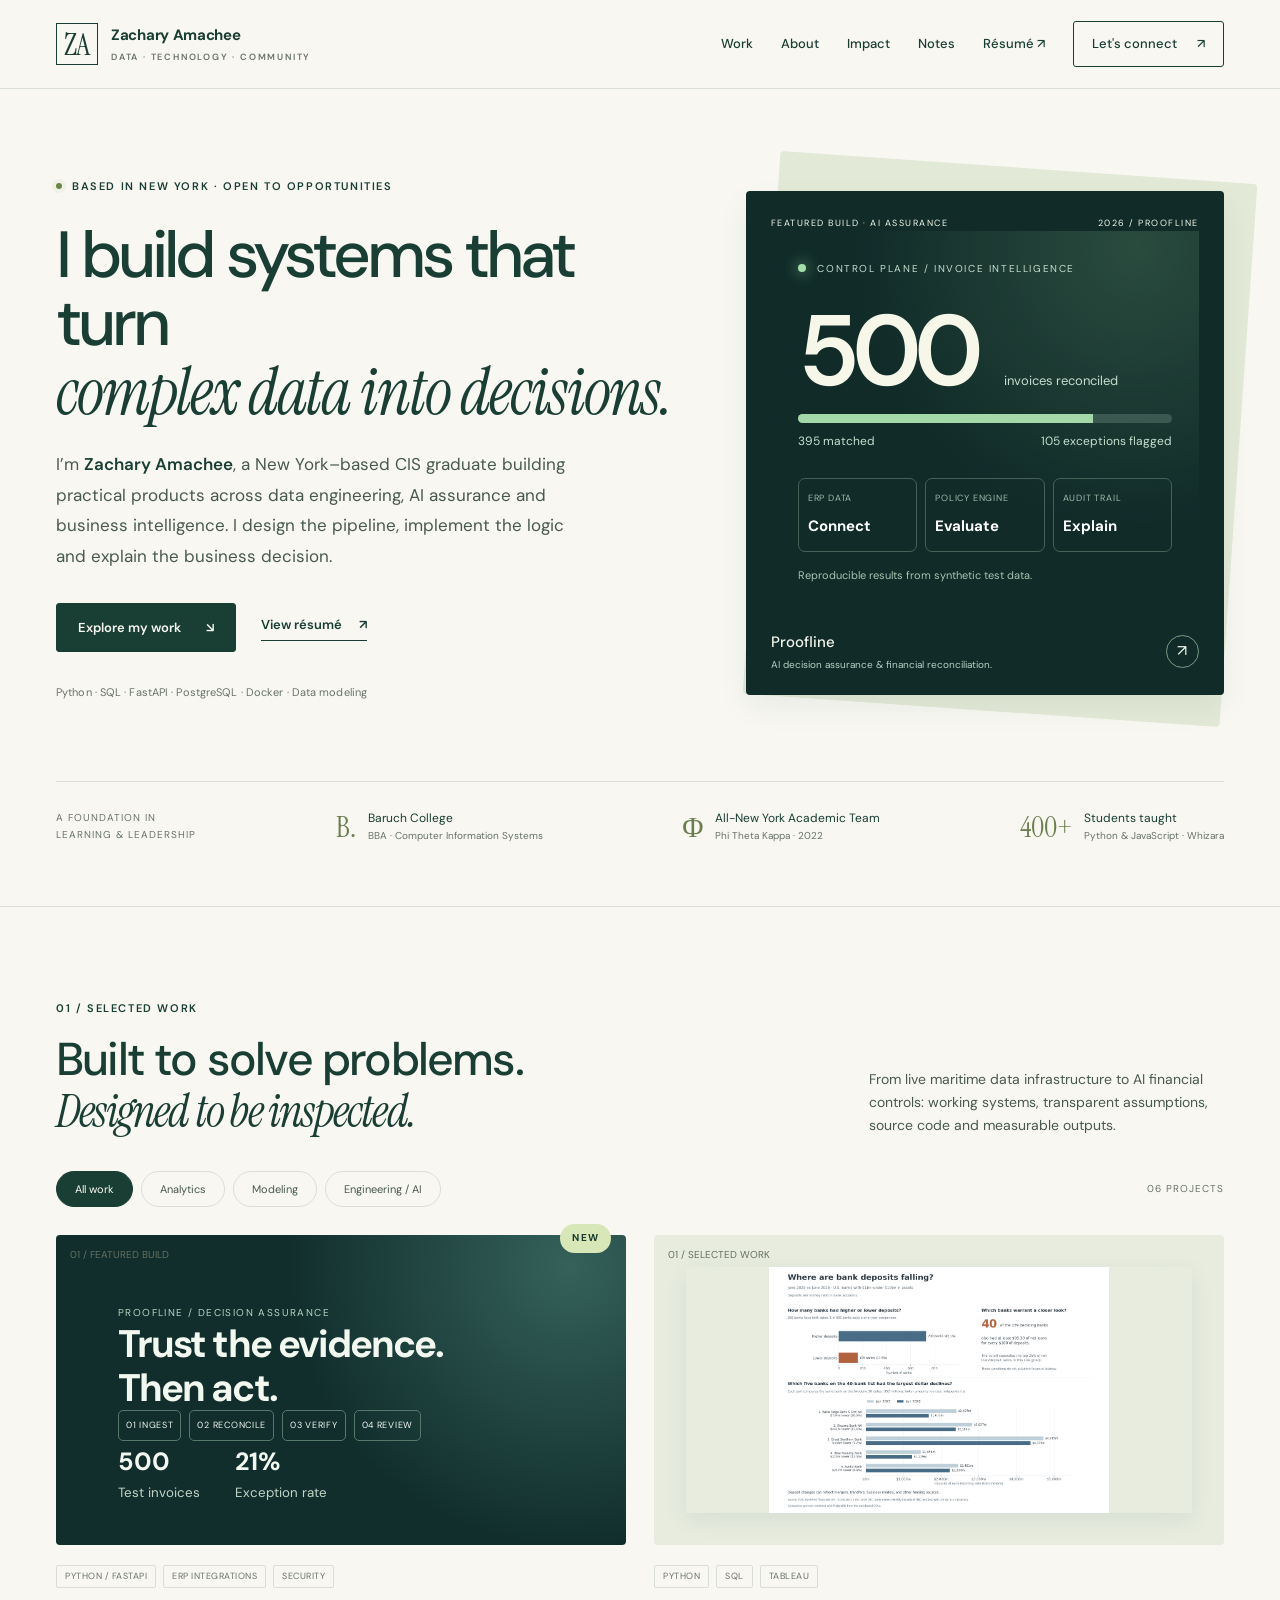
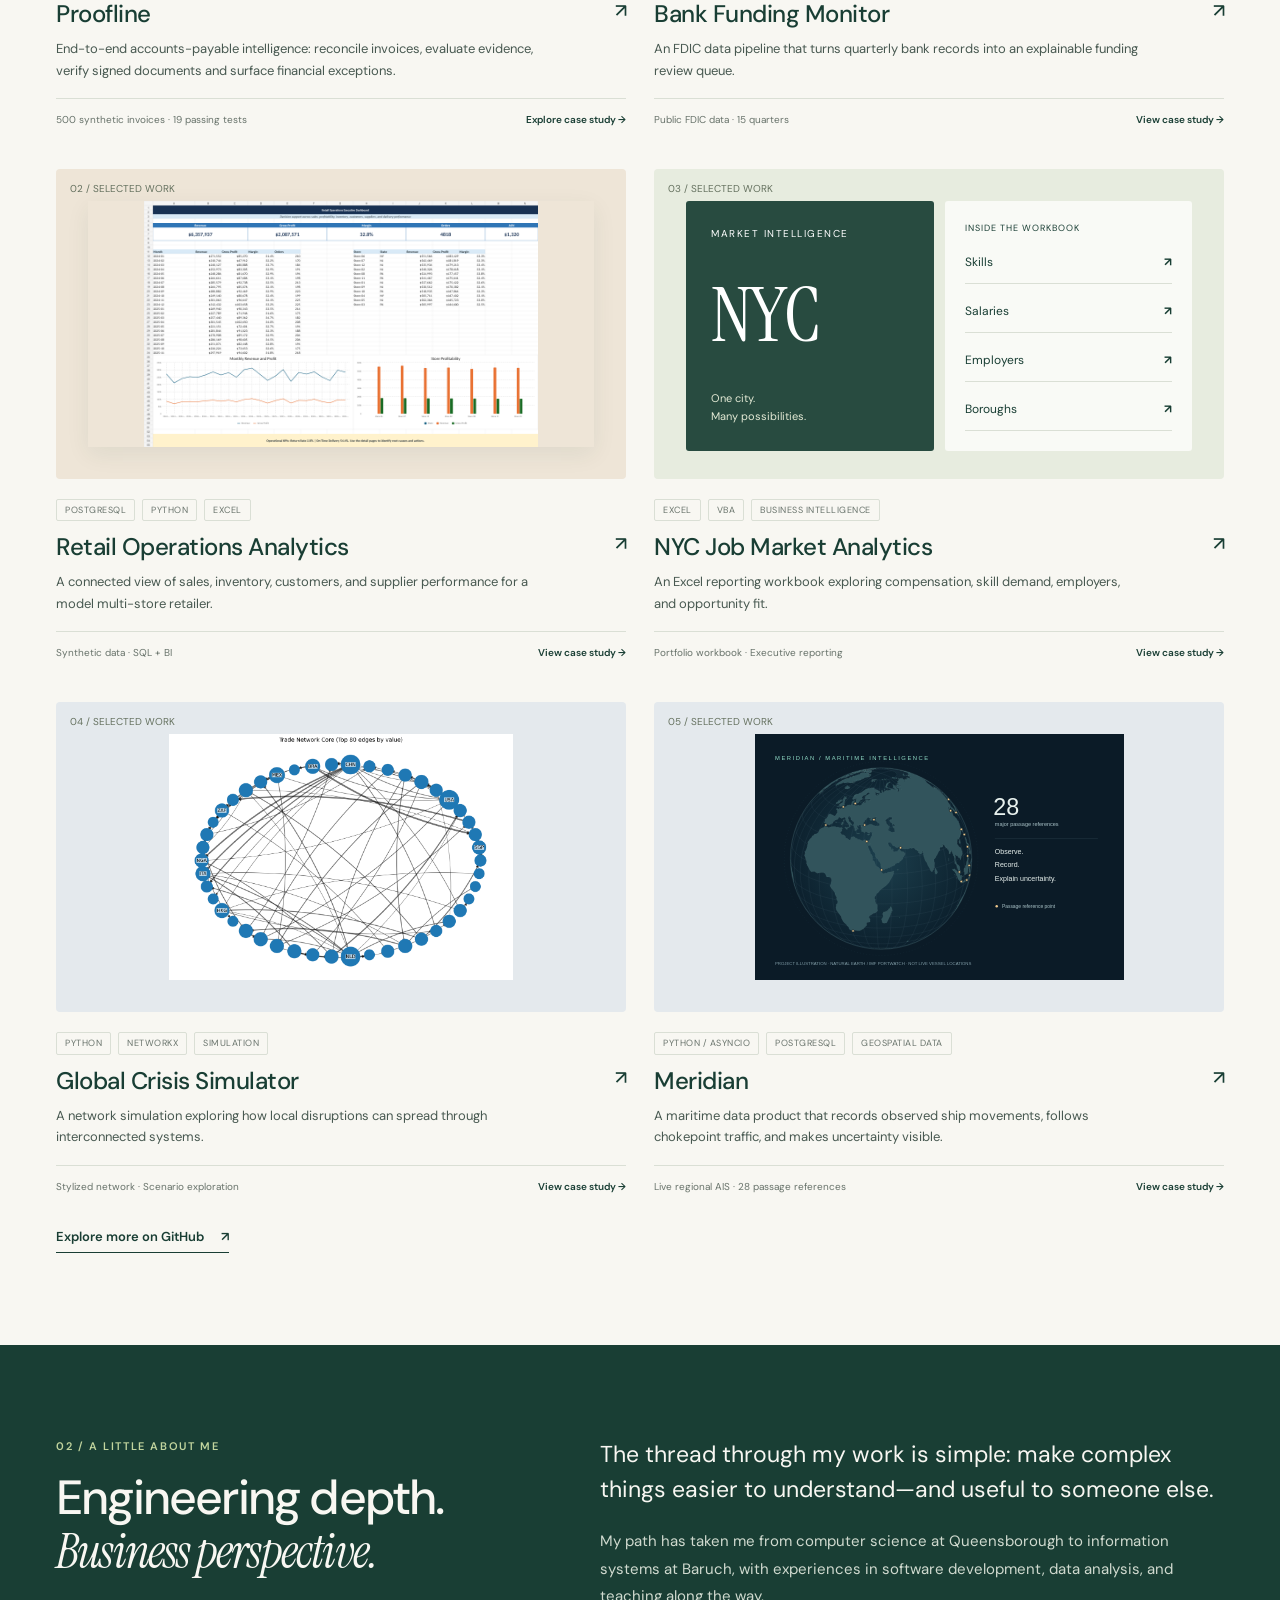
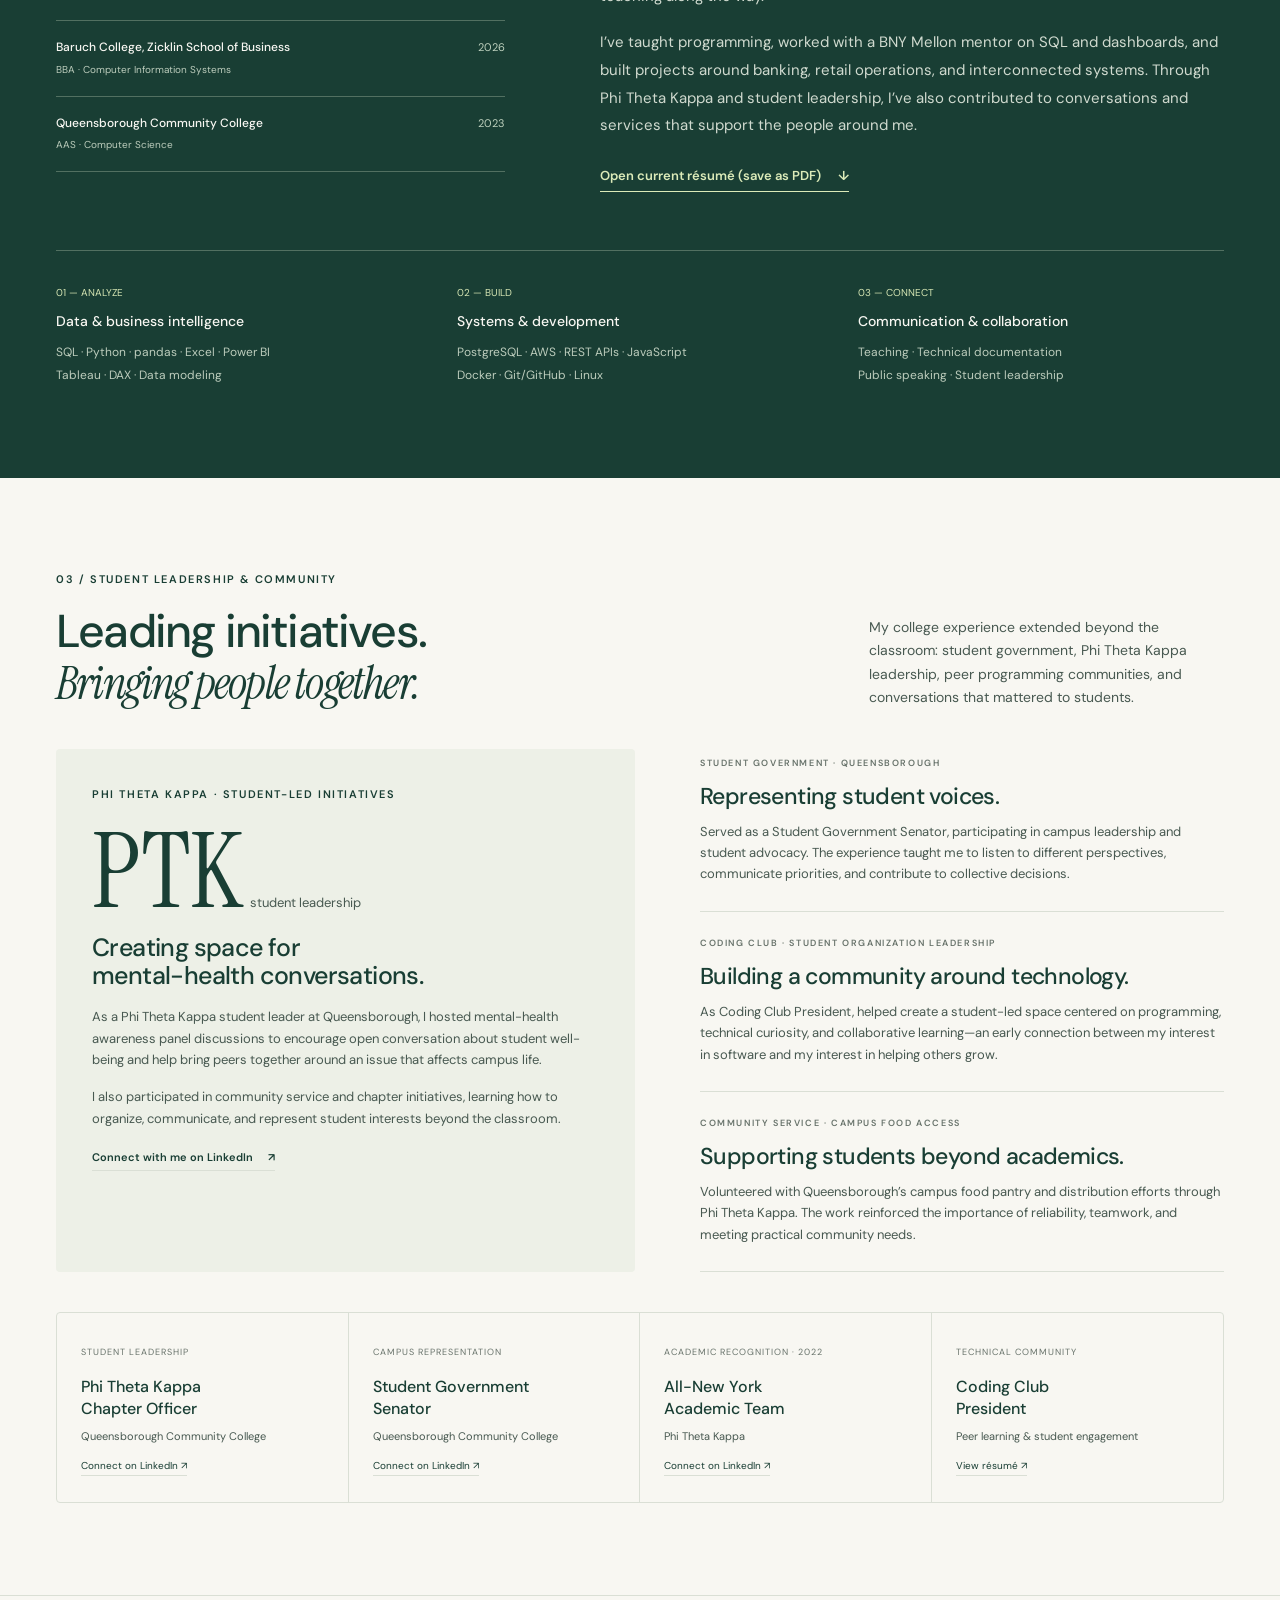
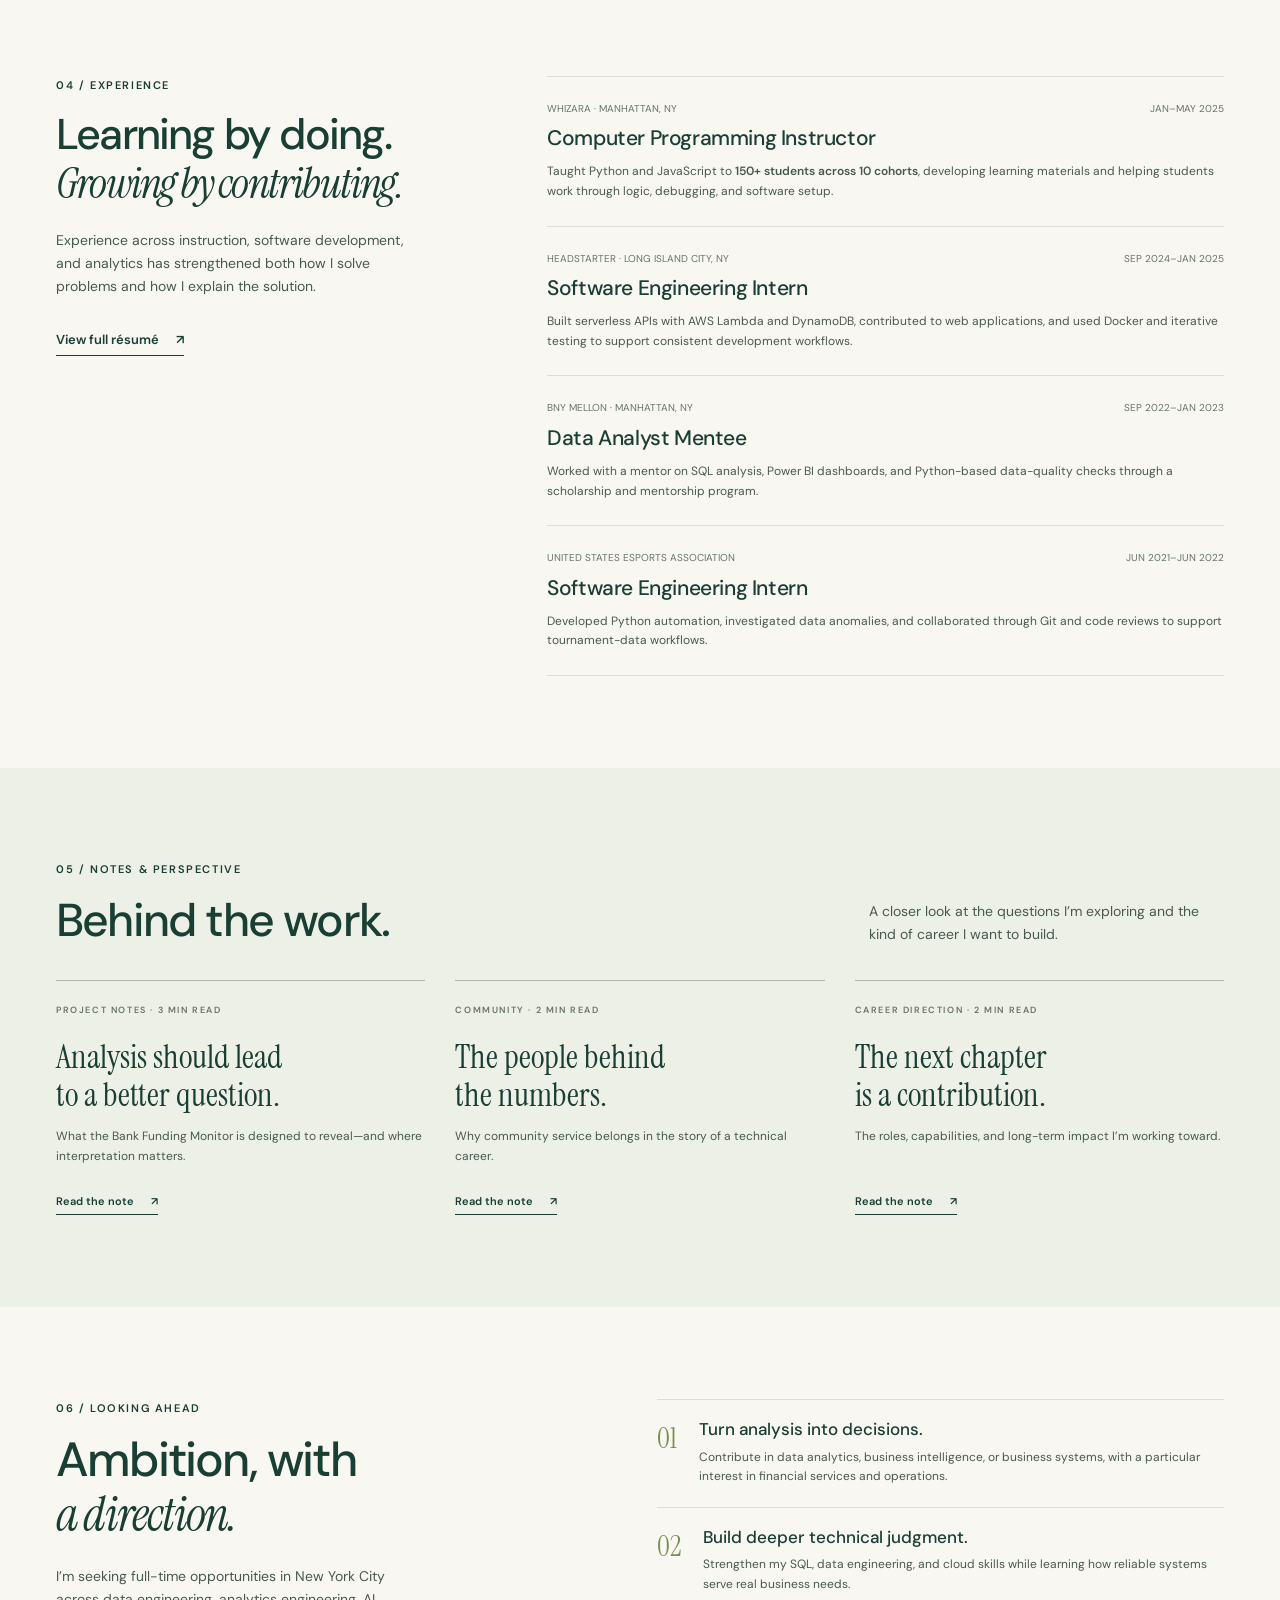
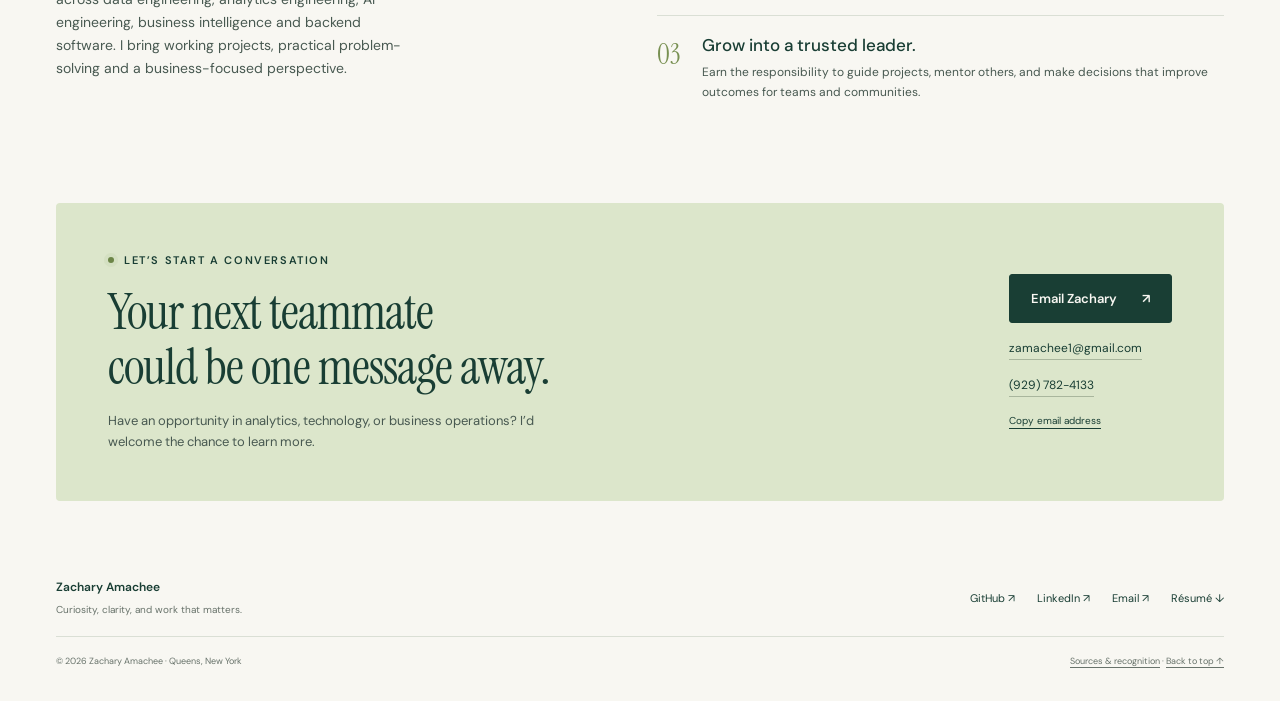
==== commit 6639ea24: "Route all homepage resume links to newly published September 2026 resume" ====
--- a/index.html
+++ b/index.html
@@ -1,14 +1,14 @@
 <!doctype html><html lang="en"><head><meta charset="utf-8"><meta name="viewport" content="width=device-width,initial-scale=1"><title>Zachary Amachee | Data Engineer & AI Systems Builder</title><meta name="description" content="Zachary Amachee builds data pipelines, AI assurance systems and decision intelligence products. Explore Proofline, Meridian and financial analytics projects. Open to NYC data and software opportunities."><meta name="theme-color" content="#193e34"><link rel="canonical" href="https://zachetc.github.io/"><meta property="og:type" content="website"><meta property="og:title" content="Zachary Amachee | Data, Technology &amp; Community"><meta property="og:description" content="Meet Zachary Amachee, a Baruch College CIS graduate exploring data analytics, business intelligence, and technology through projects and community leadership."><meta property="og:url" content="https://zachetc.github.io/"><meta property="og:image" content="https://zachetc.github.io/assets/social-card.png"><meta name="twitter:card" content="summary_large_image"><link rel="icon" href="/assets/favicon.svg" type="image/svg+xml"><link rel="stylesheet" href="/styles.css"><script type="application/ld+json">{"@context": "https://schema.org", "@type": "Person", "name": "Zachary Amachee", "url": "https://zachetc.github.io", "sameAs": ["https://github.com/Zachetc", "https://www.linkedin.com/in/zacharyamachee/"], "email": "mailto:zamachee1@gmail.com", "alumniOf": [{"@type": "CollegeOrUniversity", "name": "Baruch College"}, {"@type": "CollegeOrUniversity", "name": "Queensborough Community College"}]}</script><script defer src="/app.js"></script></head><body><a class="skip" href="#main">Skip to content</a><header class="site-header"><div class="container header-inner">
     <a class="brand" href="/" aria-label="Zachary Amachee home"><span class="monogram" aria-hidden="true">ZA</span><span>Zachary Amachee<small>Data · Technology · Community</small></span></a>
     <button class="menu-button" aria-controls="main-navigation" aria-expanded="false">Menu +</button>
-    <nav class="desktop-nav" id="main-navigation" aria-label="Main navigation"><a href="/#work">Work</a><a href="/#about">About</a><a href="/#impact">Impact</a><a href="/#notes">Notes</a><a href="/resume.html" target="_blank" rel="noopener">Résumé ↗</a><a class="nav-contact" href="/#contact">Let's connect <span class="arrow" aria-hidden="true">↗</span></a></nav>
+    <nav class="desktop-nav" id="main-navigation" aria-label="Main navigation"><a href="/#work">Work</a><a href="/#about">About</a><a href="/#impact">Impact</a><a href="/#notes">Notes</a><a href="/resume-september-2026.html" target="_blank" rel="noopener">Résumé ↗</a><a class="nav-contact" href="/#contact">Let's connect <span class="arrow" aria-hidden="true">↗</span></a></nav>
     </div></header><main id="main">
-<section class="hero"><div class="container"><div class="hero-grid"><div class="hero-copy"><div class="eyebrow"><span class="dot"></span>Based in New York · Open to opportunities</div><h1>I build systems that turn<br><em>complex data into decisions.</em></h1><p>I’m <strong>Zachary Amachee</strong>, a New York–based CIS graduate building practical products across data engineering, AI assurance and business intelligence. I design the pipeline, implement the logic and explain the business decision.</p><div class="actions"><a class="button" href="#work">Explore my work <span aria-hidden="true">↘</span></a><a class="text-link" href="/resume.html" target="_blank" rel="noopener">View résumé <span class="arrow" aria-hidden="true">↗</span></a></div><div class="hero-footnote">Python · SQL · FastAPI · PostgreSQL · Docker · Data modeling</div></div><div class="hero-showcase"><a class="feature-panel hero-proofline" href="/work/proofline.html"><div class="feature-top"><span>FEATURED BUILD · AI ASSURANCE</span><span>2026 / PROOFLINE</span></div><div class="proofline-showcase"><div class="proofline-signal"><span class="signal-dot"></span> CONTROL PLANE / INVOICE INTELLIGENCE</div><div class="proofline-big">500 <small>invoices reconciled</small></div><div class="proofline-track"><span style="width:79%"></span></div><div class="proofline-split"><span>395 matched</span><span>105 exceptions flagged</span></div><div class="proofline-grid"><div>ERP DATA<br><strong>Connect</strong></div><div>POLICY ENGINE<br><strong>Evaluate</strong></div><div>AUDIT TRAIL<br><strong>Explain</strong></div></div><p class="proofline-disclaimer">Reproducible results from synthetic test data.</p></div><div class="feature-bottom"><div><strong>Proofline</strong><small>AI decision assurance & financial reconciliation.</small></div><span class="round-arrow" aria-hidden="true">↗</span></div></a></div></div><div class="hero-bottom"><p>A foundation in<br>learning &amp; leadership</p><div class="credential"><span class="credential-symbol" aria-hidden="true">B.</span><span>Baruch College<small>BBA · Computer Information Systems</small></span></div><div class="credential"><span class="credential-symbol" aria-hidden="true">Φ</span><span>All-New York Academic Team<small>Phi Theta Kappa · 2022</small></span></div><div class="credential"><span class="credential-symbol" aria-hidden="true">400+</span><span>Students taught<small>Python &amp; JavaScript · Whizara</small></span></div></div></div></section>
+<section class="hero"><div class="container"><div class="hero-grid"><div class="hero-copy"><div class="eyebrow"><span class="dot"></span>Based in New York · Open to opportunities</div><h1>I build systems that turn<br><em>complex data into decisions.</em></h1><p>I’m <strong>Zachary Amachee</strong>, a New York–based CIS graduate building practical products across data engineering, AI assurance and business intelligence. I design the pipeline, implement the logic and explain the business decision.</p><div class="actions"><a class="button" href="#work">Explore my work <span aria-hidden="true">↘</span></a><a class="text-link" href="/resume-september-2026.html" target="_blank" rel="noopener">View résumé <span class="arrow" aria-hidden="true">↗</span></a></div><div class="hero-footnote">Python · SQL · FastAPI · PostgreSQL · Docker · Data modeling</div></div><div class="hero-showcase"><a class="feature-panel hero-proofline" href="/work/proofline.html"><div class="feature-top"><span>FEATURED BUILD · AI ASSURANCE</span><span>2026 / PROOFLINE</span></div><div class="proofline-showcase"><div class="proofline-signal"><span class="signal-dot"></span> CONTROL PLANE / INVOICE INTELLIGENCE</div><div class="proofline-big">500 <small>invoices reconciled</small></div><div class="proofline-track"><span style="width:79%"></span></div><div class="proofline-split"><span>395 matched</span><span>105 exceptions flagged</span></div><div class="proofline-grid"><div>ERP DATA<br><strong>Connect</strong></div><div>POLICY ENGINE<br><strong>Evaluate</strong></div><div>AUDIT TRAIL<br><strong>Explain</strong></div></div><p class="proofline-disclaimer">Reproducible results from synthetic test data.</p></div><div class="feature-bottom"><div><strong>Proofline</strong><small>AI decision assurance & financial reconciliation.</small></div><span class="round-arrow" aria-hidden="true">↗</span></div></a></div></div><div class="hero-bottom"><p>A foundation in<br>learning &amp; leadership</p><div class="credential"><span class="credential-symbol" aria-hidden="true">B.</span><span>Baruch College<small>BBA · Computer Information Systems</small></span></div><div class="credential"><span class="credential-symbol" aria-hidden="true">Φ</span><span>All-New York Academic Team<small>Phi Theta Kappa · 2022</small></span></div><div class="credential"><span class="credential-symbol" aria-hidden="true">400+</span><span>Students taught<small>Python &amp; JavaScript · Whizara</small></span></div></div></div></section>
 <section class="section work" id="work"><div class="container"><div class="section-head"><div><div class="eyebrow">01 / Selected work</div><h2>Built to solve problems.<br><em>Designed to be inspected.</em></h2></div><p class="section-intro">From live maritime data infrastructure to AI financial controls: working systems, transparent assumptions, source code and measurable outputs.</p></div><div class="filter-bar" role="group" aria-label="Filter projects"><button class="filter" data-filter="all" aria-pressed="true">All work</button><button class="filter" data-filter="analytics" aria-pressed="false">Analytics</button><button class="filter" data-filter="modeling" aria-pressed="false">Modeling</button><button class="filter" data-filter="engineering" aria-pressed="false">Engineering / AI</button><span class="filter-count" aria-live="polite">06 projects</span></div><div class="project-grid"><article class="project-card project-card-featured" data-category="engineering"><a class="project-image proofline-art" href="/work/proofline.html" aria-label="Explore Proofline"><span class="project-number">01 / FEATURED BUILD</span><div class="proofline-art-inner"><span class="proofline-art-kicker">PROOFLINE / DECISION ASSURANCE</span><strong>Trust the evidence.<br>Then act.</strong><div class="proofline-art-steps"><span>01 INGEST</span><span>02 RECONCILE</span><span>03 VERIFY</span><span>04 REVIEW</span></div><div class="proofline-art-metrics"><div><b>500</b><small>Test invoices</small></div><div><b>21%</b><small>Exception rate</small></div></div></div></a><div class="card-meta"><span class="tag">Python / FastAPI</span><span class="tag">ERP integrations</span><span class="tag">Security</span></div><h3><a href="/work/proofline.html">Proofline <span class="arrow" aria-hidden="true">↗</span></a></h3><p>End-to-end accounts-payable intelligence: reconcile invoices, evaluate evidence, verify signed documents and surface financial exceptions.</p><div class="card-detail"><span>500 synthetic invoices · 19 passing tests</span><a href="/work/proofline.html">Explore case study →</a></div></article><article class="project-card" data-category="analytics"><a class="project-image bank" href="/work/bank-funding-monitor.html" aria-label="Explore Bank Funding Monitor"><span class="project-number">01 / SELECTED WORK</span><img src="/assets/bank-dashboard.png" alt="Bank Funding Monitor companion dashboard showing deposit changes and the bank review queue." loading="lazy" width="1000" height="700"></a><div class="card-meta"><span class="tag">Python</span><span class="tag">SQL</span><span class="tag">Tableau</span></div><h3><a href="/work/bank-funding-monitor.html">Bank Funding Monitor <span class="arrow" aria-hidden="true">↗</span></a></h3><p>An FDIC data pipeline that turns quarterly bank records into an explainable funding review queue.</p><div class="card-detail"><span>Public FDIC data · 15 quarters</span><a href="/work/bank-funding-monitor.html">View case study →</a></div></article><article class="project-card" data-category="analytics"><a class="project-image retail" href="/work/retail-operations.html" aria-label="Explore Retail Operations Analytics"><span class="project-number">02 / SELECTED WORK</span><img src="/assets/retail-dashboard.png" alt="Actual Retail Operations Analytics executive dashboard, based on synthetic retail data." loading="lazy" width="1000" height="700"></a><div class="card-meta"><span class="tag">PostgreSQL</span><span class="tag">Python</span><span class="tag">Excel</span></div><h3><a href="/work/retail-operations.html">Retail Operations Analytics <span class="arrow" aria-hidden="true">↗</span></a></h3><p>A connected view of sales, inventory, customers, and supplier performance for a model multi-store retailer.</p><div class="card-detail"><span>Synthetic data · SQL + BI</span><a href="/work/retail-operations.html">View case study →</a></div></article><article class="project-card" data-category="analytics"><a class="project-image bank" href="/work/nyc-job-market.html" aria-label="Explore NYC Job Market Analytics"><span class="project-number">03 / SELECTED WORK</span><div class="nyc-art" role="img" aria-label="NYC Job Market Analytics: workbook topics include skills, salaries, employers, and boroughs."><div class="nyc-main"><span>Market intelligence</span><b>NYC</b><small>One city.<br>Many possibilities.</small></div><div class="nyc-topics"><small>Inside the workbook</small><span>Skills <b>↗</b></span><span>Salaries <b>↗</b></span><span>Employers <b>↗</b></span><span>Boroughs <b>↗</b></span></div></div></a><div class="card-meta"><span class="tag">Excel</span><span class="tag">VBA</span><span class="tag">Business intelligence</span></div><h3><a href="/work/nyc-job-market.html">NYC Job Market Analytics <span class="arrow" aria-hidden="true">↗</span></a></h3><p>An Excel reporting workbook exploring compensation, skill demand, employers, and opportunity fit.</p><div class="card-detail"><span>Portfolio workbook · Executive reporting</span><a href="/work/nyc-job-market.html">View case study →</a></div></article><article class="project-card" data-category="modeling"><a class="project-image crisis" href="/work/global-crisis-simulator.html" aria-label="Explore Global Crisis Simulator"><span class="project-number">04 / SELECTED WORK</span><img src="/assets/crisis-network.png" alt="Sample trade-style dependency network from the Global Crisis Simulator repository." loading="lazy" width="1000" height="700"></a><div class="card-meta"><span class="tag">Python</span><span class="tag">NetworkX</span><span class="tag">Simulation</span></div><h3><a href="/work/global-crisis-simulator.html">Global Crisis Simulator <span class="arrow" aria-hidden="true">↗</span></a></h3><p>A network simulation exploring how local disruptions can spread through interconnected systems.</p><div class="card-detail"><span>Stylized network · Scenario exploration</span><a href="/work/global-crisis-simulator.html">View case study →</a></div></article><article class="project-card" data-category="engineering"><a class="project-image crisis" href="/work/meridian.html" aria-label="Explore Meridian Maritime Intelligence"><span class="project-number">05 / SELECTED WORK</span><img src="/assets/meridian-map.svg" alt="Meridian globe illustration with major maritime passage reference points." loading="lazy" width="1200" height="800"></a><div class="card-meta"><span class="tag">Python / asyncio</span><span class="tag">PostgreSQL</span><span class="tag">Geospatial data</span></div><h3><a href="/work/meridian.html">Meridian <span class="arrow" aria-hidden="true">↗</span></a></h3><p>A maritime data product that records observed ship movements, follows chokepoint traffic, and makes uncertainty visible.</p><div class="card-detail"><span>Live regional AIS · 28 passage references</span><a href="/work/meridian.html">View case study →</a></div></article></div><div class="actions"><a class="text-link" href="https://github.com/Zachetc" target="_blank" rel="noopener noreferrer">Explore more on GitHub <span class="arrow" aria-hidden="true">↗</span></a></div></div></section>
-<section class="section about" id="about"><div class="container"><div class="about-grid"><div><div class="eyebrow">02 / A little about me</div><h2>Engineering depth.<br><em>Business perspective.</em></h2><div class="education"><div class="education-row"><div><strong>Baruch College, Zicklin School of Business</strong><small>BBA · Computer Information Systems</small></div><span>2026</span></div><div class="education-row"><div><strong>Queensborough Community College</strong><small>AAS · Computer Science</small></div><span>2023</span></div></div></div><div><p class="about-lead">The thread through my work is simple: make complex things easier to understand—and useful to someone else.</p><p>My path has taken me from computer science at Queensborough to information systems at Baruch, with experiences in software development, data analysis, and teaching along the way.</p><p>I’ve taught programming, worked with a BNY Mellon mentor on SQL and dashboards, and built projects around banking, retail operations, and interconnected systems. Through Phi Theta Kappa and student leadership, I’ve also contributed to conversations and services that support the people around me.</p><a class="text-link" href="/resume.html">Download my résumé <span aria-hidden="true">↓</span></a></div></div><div class="skills"><div><span class="skill-label">01 — ANALYZE</span><h3>Data &amp; business intelligence</h3><p>SQL · Python · pandas · Excel · Power BI<br>Tableau · DAX · Data modeling</p></div><div><span class="skill-label">02 — BUILD</span><h3>Systems &amp; development</h3><p>PostgreSQL · AWS · REST APIs · JavaScript<br>Docker · Git/GitHub · Linux</p></div><div><span class="skill-label">03 — CONNECT</span><h3>Communication &amp; collaboration</h3><p>Teaching · Technical documentation<br>Public speaking · Student leadership</p></div></div></div></section>
-<section class="section" id="impact"><div class="container"><div class="section-head"><div><div class="eyebrow">03 / Student leadership &amp; community</div><h2>Leading initiatives.<br><em>Bringing people together.</em></h2></div><p class="section-intro">My college experience extended beyond the classroom: student government, Phi Theta Kappa leadership, peer programming communities, and conversations that mattered to students.</p></div><div class="impact-top"><article class="impact-feature"><div class="eyebrow">Phi Theta Kappa · Student-led initiatives</div><div class="big-number">PTK<span>student leadership</span></div><h3>Creating space for<br>mental-health conversations.</h3><p>As a Phi Theta Kappa student leader at Queensborough, I hosted mental-health awareness panel discussions to encourage open conversation about student well-being and help bring peers together around an issue that affects campus life.</p><p>I also participated in community service and chapter initiatives, learning how to organize, communicate, and represent student interests beyond the classroom.</p><a class="source-link" href="https://www.linkedin.com/in/zacharyamachee/" target="_blank" rel="noopener noreferrer">Connect with me on LinkedIn <span class="arrow" aria-hidden="true">↗</span></a></article><div class="impact-stories"><article class="impact-story"><div class="eyebrow">Student government · Queensborough</div><h3>Representing student voices.</h3><p>Served as a Student Government Senator, participating in campus leadership and student advocacy. The experience taught me to listen to different perspectives, communicate priorities, and contribute to collective decisions.</p></article><article class="impact-story"><div class="eyebrow">Coding Club · Student organization leadership</div><h3>Building a community around technology.</h3><p>As Coding Club President, helped create a student-led space centered on programming, technical curiosity, and collaborative learning—an early connection between my interest in software and my interest in helping others grow.</p></article><article class="impact-story"><div class="eyebrow">Community service · Campus food access</div><h3>Supporting students beyond academics.</h3><p>Volunteered with Queensborough’s campus food pantry and distribution efforts through Phi Theta Kappa. The work reinforced the importance of reliability, teamwork, and meeting practical community needs.</p></article></div></div><div class="honors"><article class="honor"><small>Student leadership</small><h3>Phi Theta Kappa<br>Chapter Officer</h3><p>Queensborough Community College</p><a href="https://www.linkedin.com/in/zacharyamachee/" target="_blank" rel="noopener noreferrer">Connect on LinkedIn <span class="arrow" aria-hidden="true">↗</span></a></article><article class="honor"><small>Campus representation</small><h3>Student Government<br>Senator</h3><p>Queensborough Community College</p><a href="https://www.linkedin.com/in/zacharyamachee/" target="_blank" rel="noopener noreferrer">Connect on LinkedIn <span class="arrow" aria-hidden="true">↗</span></a></article><article class="honor"><small>Academic recognition · 2022</small><h3>All-New York<br>Academic Team</h3><p>Phi Theta Kappa</p><a href="https://www.linkedin.com/in/zacharyamachee/" target="_blank" rel="noopener noreferrer">Connect on LinkedIn <span class="arrow" aria-hidden="true">↗</span></a></article><article class="honor"><small>Technical community</small><h3>Coding Club<br>President</h3><p>Peer learning &amp; student engagement</p><a href="/resume.html" target="_blank" rel="noopener noreferrer">View résumé <span class="arrow" aria-hidden="true">↗</span></a></article></div></div></section>
-<section class="section experience" id="experience"><div class="container experience-grid"><div><div class="eyebrow">04 / Experience</div><h2>Learning by doing.<br><em>Growing by contributing.</em></h2><p class="section-intro">Experience across instruction, software development, and analytics has strengthened both how I solve problems and how I explain the solution.</p><div class="actions"><a class="text-link" href="/resume.html" target="_blank" rel="noopener">View full résumé <span class="arrow" aria-hidden="true">↗</span></a></div></div><div class="experience-list"><article class="experience-row"><div class="experience-meta"><span>WHIZARA · MANHATTAN, NY</span><span>JAN–MAY 2025</span></div><h3>Computer Programming Instructor</h3><p>Taught Python and JavaScript to <strong>150+ students across 10 cohorts</strong>, developing learning materials and helping students work through logic, debugging, and software setup.</p></article><article class="experience-row"><div class="experience-meta"><span>HEADSTARTER · LONG ISLAND CITY, NY</span><span>SEP 2024–JAN 2025</span></div><h3>Software Engineering Intern</h3><p>Built serverless APIs with AWS Lambda and DynamoDB, contributed to web applications, and used Docker and iterative testing to support consistent development workflows.</p></article><article class="experience-row"><div class="experience-meta"><span>BNY MELLON · MANHATTAN, NY</span><span>SEP 2022–JAN 2023</span></div><h3>Data Analyst Mentee</h3><p>Worked with a mentor on SQL analysis, Power BI dashboards, and Python-based data-quality checks through a scholarship and mentorship program.</p></article><article class="experience-row"><div class="experience-meta"><span>UNITED STATES ESPORTS ASSOCIATION</span><span>JUN 2021–JUN 2022</span></div><h3>Software Engineering Intern</h3><p>Developed Python automation, investigated data anomalies, and collaborated through Git and code reviews to support tournament-data workflows.</p></article></div></div></section>
+<section class="section about" id="about"><div class="container"><div class="about-grid"><div><div class="eyebrow">02 / A little about me</div><h2>Engineering depth.<br><em>Business perspective.</em></h2><div class="education"><div class="education-row"><div><strong>Baruch College, Zicklin School of Business</strong><small>BBA · Computer Information Systems</small></div><span>2026</span></div><div class="education-row"><div><strong>Queensborough Community College</strong><small>AAS · Computer Science</small></div><span>2023</span></div></div></div><div><p class="about-lead">The thread through my work is simple: make complex things easier to understand—and useful to someone else.</p><p>My path has taken me from computer science at Queensborough to information systems at Baruch, with experiences in software development, data analysis, and teaching along the way.</p><p>I’ve taught programming, worked with a BNY Mellon mentor on SQL and dashboards, and built projects around banking, retail operations, and interconnected systems. Through Phi Theta Kappa and student leadership, I’ve also contributed to conversations and services that support the people around me.</p><a class="text-link" href="/resume-september-2026.html">Open current résumé (save as PDF) <span aria-hidden="true">↓</span></a></div></div><div class="skills"><div><span class="skill-label">01 — ANALYZE</span><h3>Data &amp; business intelligence</h3><p>SQL · Python · pandas · Excel · Power BI<br>Tableau · DAX · Data modeling</p></div><div><span class="skill-label">02 — BUILD</span><h3>Systems &amp; development</h3><p>PostgreSQL · AWS · REST APIs · JavaScript<br>Docker · Git/GitHub · Linux</p></div><div><span class="skill-label">03 — CONNECT</span><h3>Communication &amp; collaboration</h3><p>Teaching · Technical documentation<br>Public speaking · Student leadership</p></div></div></div></section>
+<section class="section" id="impact"><div class="container"><div class="section-head"><div><div class="eyebrow">03 / Student leadership &amp; community</div><h2>Leading initiatives.<br><em>Bringing people together.</em></h2></div><p class="section-intro">My college experience extended beyond the classroom: student government, Phi Theta Kappa leadership, peer programming communities, and conversations that mattered to students.</p></div><div class="impact-top"><article class="impact-feature"><div class="eyebrow">Phi Theta Kappa · Student-led initiatives</div><div class="big-number">PTK<span>student leadership</span></div><h3>Creating space for<br>mental-health conversations.</h3><p>As a Phi Theta Kappa student leader at Queensborough, I hosted mental-health awareness panel discussions to encourage open conversation about student well-being and help bring peers together around an issue that affects campus life.</p><p>I also participated in community service and chapter initiatives, learning how to organize, communicate, and represent student interests beyond the classroom.</p><a class="source-link" href="https://www.linkedin.com/in/zacharyamachee/" target="_blank" rel="noopener noreferrer">Connect with me on LinkedIn <span class="arrow" aria-hidden="true">↗</span></a></article><div class="impact-stories"><article class="impact-story"><div class="eyebrow">Student government · Queensborough</div><h3>Representing student voices.</h3><p>Served as a Student Government Senator, participating in campus leadership and student advocacy. The experience taught me to listen to different perspectives, communicate priorities, and contribute to collective decisions.</p></article><article class="impact-story"><div class="eyebrow">Coding Club · Student organization leadership</div><h3>Building a community around technology.</h3><p>As Coding Club President, helped create a student-led space centered on programming, technical curiosity, and collaborative learning—an early connection between my interest in software and my interest in helping others grow.</p></article><article class="impact-story"><div class="eyebrow">Community service · Campus food access</div><h3>Supporting students beyond academics.</h3><p>Volunteered with Queensborough’s campus food pantry and distribution efforts through Phi Theta Kappa. The work reinforced the importance of reliability, teamwork, and meeting practical community needs.</p></article></div></div><div class="honors"><article class="honor"><small>Student leadership</small><h3>Phi Theta Kappa<br>Chapter Officer</h3><p>Queensborough Community College</p><a href="https://www.linkedin.com/in/zacharyamachee/" target="_blank" rel="noopener noreferrer">Connect on LinkedIn <span class="arrow" aria-hidden="true">↗</span></a></article><article class="honor"><small>Campus representation</small><h3>Student Government<br>Senator</h3><p>Queensborough Community College</p><a href="https://www.linkedin.com/in/zacharyamachee/" target="_blank" rel="noopener noreferrer">Connect on LinkedIn <span class="arrow" aria-hidden="true">↗</span></a></article><article class="honor"><small>Academic recognition · 2022</small><h3>All-New York<br>Academic Team</h3><p>Phi Theta Kappa</p><a href="https://www.linkedin.com/in/zacharyamachee/" target="_blank" rel="noopener noreferrer">Connect on LinkedIn <span class="arrow" aria-hidden="true">↗</span></a></article><article class="honor"><small>Technical community</small><h3>Coding Club<br>President</h3><p>Peer learning &amp; student engagement</p><a href="/resume-september-2026.html" target="_blank" rel="noopener noreferrer">View résumé <span class="arrow" aria-hidden="true">↗</span></a></article></div></div></section>
+<section class="section experience" id="experience"><div class="container experience-grid"><div><div class="eyebrow">04 / Experience</div><h2>Learning by doing.<br><em>Growing by contributing.</em></h2><p class="section-intro">Experience across instruction, software development, and analytics has strengthened both how I solve problems and how I explain the solution.</p><div class="actions"><a class="text-link" href="/resume-september-2026.html" target="_blank" rel="noopener">View full résumé <span class="arrow" aria-hidden="true">↗</span></a></div></div><div class="experience-list"><article class="experience-row"><div class="experience-meta"><span>WHIZARA · MANHATTAN, NY</span><span>JAN–MAY 2025</span></div><h3>Computer Programming Instructor</h3><p>Taught Python and JavaScript to <strong>150+ students across 10 cohorts</strong>, developing learning materials and helping students work through logic, debugging, and software setup.</p></article><article class="experience-row"><div class="experience-meta"><span>HEADSTARTER · LONG ISLAND CITY, NY</span><span>SEP 2024–JAN 2025</span></div><h3>Software Engineering Intern</h3><p>Built serverless APIs with AWS Lambda and DynamoDB, contributed to web applications, and used Docker and iterative testing to support consistent development workflows.</p></article><article class="experience-row"><div class="experience-meta"><span>BNY MELLON · MANHATTAN, NY</span><span>SEP 2022–JAN 2023</span></div><h3>Data Analyst Mentee</h3><p>Worked with a mentor on SQL analysis, Power BI dashboards, and Python-based data-quality checks through a scholarship and mentorship program.</p></article><article class="experience-row"><div class="experience-meta"><span>UNITED STATES ESPORTS ASSOCIATION</span><span>JUN 2021–JUN 2022</span></div><h3>Software Engineering Intern</h3><p>Developed Python automation, investigated data anomalies, and collaborated through Git and code reviews to support tournament-data workflows.</p></article></div></div></section>
 <section class="section notes" id="notes"><div class="container"><div class="section-head"><div><div class="eyebrow">05 / Notes &amp; perspective</div><h2>Behind the work.</h2></div><p class="section-intro">A closer look at the questions I’m exploring and the kind of career I want to build.</p></div><div class="notes-grid"><article class="note-card"><div class="eyebrow">Project notes · 3 min read</div><h3>Analysis should lead<br>to a better question.</h3><p>What the Bank Funding Monitor is designed to reveal—and where interpretation matters.</p><a class="text-link" href="/notes/better-questions.html">Read the note <span class="arrow" aria-hidden="true">↗</span></a></article><article class="note-card"><div class="eyebrow">Community · 2 min read</div><h3>The people behind<br>the numbers.</h3><p>Why community service belongs in the story of a technical career.</p><a class="text-link" href="/notes/people-behind-the-numbers.html">Read the note <span class="arrow" aria-hidden="true">↗</span></a></article><article class="note-card"><div class="eyebrow">Career direction · 2 min read</div><h3>The next chapter<br>is a contribution.</h3><p>The roles, capabilities, and long-term impact I’m working toward.</p><a class="text-link" href="/notes/the-next-chapter.html">Read the note <span class="arrow" aria-hidden="true">↗</span></a></article></div></div></section>
 <section class="section next"><div class="container next-grid"><div><div class="eyebrow">06 / Looking ahead</div><h2>Ambition, with<br><em>a direction.</em></h2><p class="section-intro" style="margin-top:23px">I’m seeking full-time opportunities in New York City across data engineering, analytics engineering, AI engineering, business intelligence and backend software. I bring working projects, practical problem-solving and a business-focused perspective.</p></div><div><article class="goal"><span>01</span><div><h3>Turn analysis into decisions.</h3><p>Contribute in data analytics, business intelligence, or business systems, with a particular interest in financial services and operations.</p></div></article><article class="goal"><span>02</span><div><h3>Build deeper technical judgment.</h3><p>Strengthen my SQL, data engineering, and cloud skills while learning how reliable systems serve real business needs.</p></div></article><article class="goal"><span>03</span><div><h3>Grow into a trusted leader.</h3><p>Earn the responsibility to guide projects, mentor others, and make decisions that improve outcomes for teams and communities.</p></div></article></div></div></section>
 <section class="contact" id="contact"><div class="container"><div class="contact-inner"><div><div class="eyebrow"><span class="dot"></span>Let’s start a conversation</div><h2>Your next teammate<br>could be one message away.</h2><p>Have an opportunity in analytics, technology, or business operations? I’d welcome the chance to learn more.</p></div><div class="contact-actions"><a class="button" href="mailto:zamachee1@gmail.com?subject=Let%27s%20connect">Email Zachary <span class="arrow" aria-hidden="true">↗</span></a><a href="mailto:zamachee1@gmail.com">zamachee1@gmail.com</a><a href="tel:+19297824133">(929) 782-4133</a><button class="copy-button">Copy email address</button><span id="copy-status" class="sr-only" role="status" aria-live="polite"></span></div></div></div></section>
-</main><footer class="site-footer"><div class="container"><div class="footer-top"><div class="footer-name">Zachary Amachee<small>Curiosity, clarity, and work that matters.</small></div><div class="footer-links"><a class="" href="https://github.com/Zachetc" target="_blank" rel="noopener noreferrer">GitHub <span class="arrow" aria-hidden="true">↗</span></a><a class="" href="https://www.linkedin.com/in/zacharyamachee/" target="_blank" rel="noopener noreferrer">LinkedIn <span class="arrow" aria-hidden="true">↗</span></a><a href="mailto:zamachee1@gmail.com">Email ↗</a><a href="/resume.html" download>Résumé ↓</a></div></div><div class="footer-bottom"><span>© 2026 Zachary Amachee · Queens, New York</span><span><a href="/sources.html">Sources &amp; recognition</a> · <a href="#main">Back to top ↑</a></span></div></div></footer></body></html>+</main><footer class="site-footer"><div class="container"><div class="footer-top"><div class="footer-name">Zachary Amachee<small>Curiosity, clarity, and work that matters.</small></div><div class="footer-links"><a class="" href="https://github.com/Zachetc" target="_blank" rel="noopener noreferrer">GitHub <span class="arrow" aria-hidden="true">↗</span></a><a class="" href="https://www.linkedin.com/in/zacharyamachee/" target="_blank" rel="noopener noreferrer">LinkedIn <span class="arrow" aria-hidden="true">↗</span></a><a href="mailto:zamachee1@gmail.com">Email ↗</a><a href="/resume-september-2026.html" download>Résumé ↓</a></div></div><div class="footer-bottom"><span>© 2026 Zachary Amachee · Queens, New York</span><span><a href="/sources.html">Sources &amp; recognition</a> · <a href="#main">Back to top ↑</a></span></div></div></footer></body></html>
